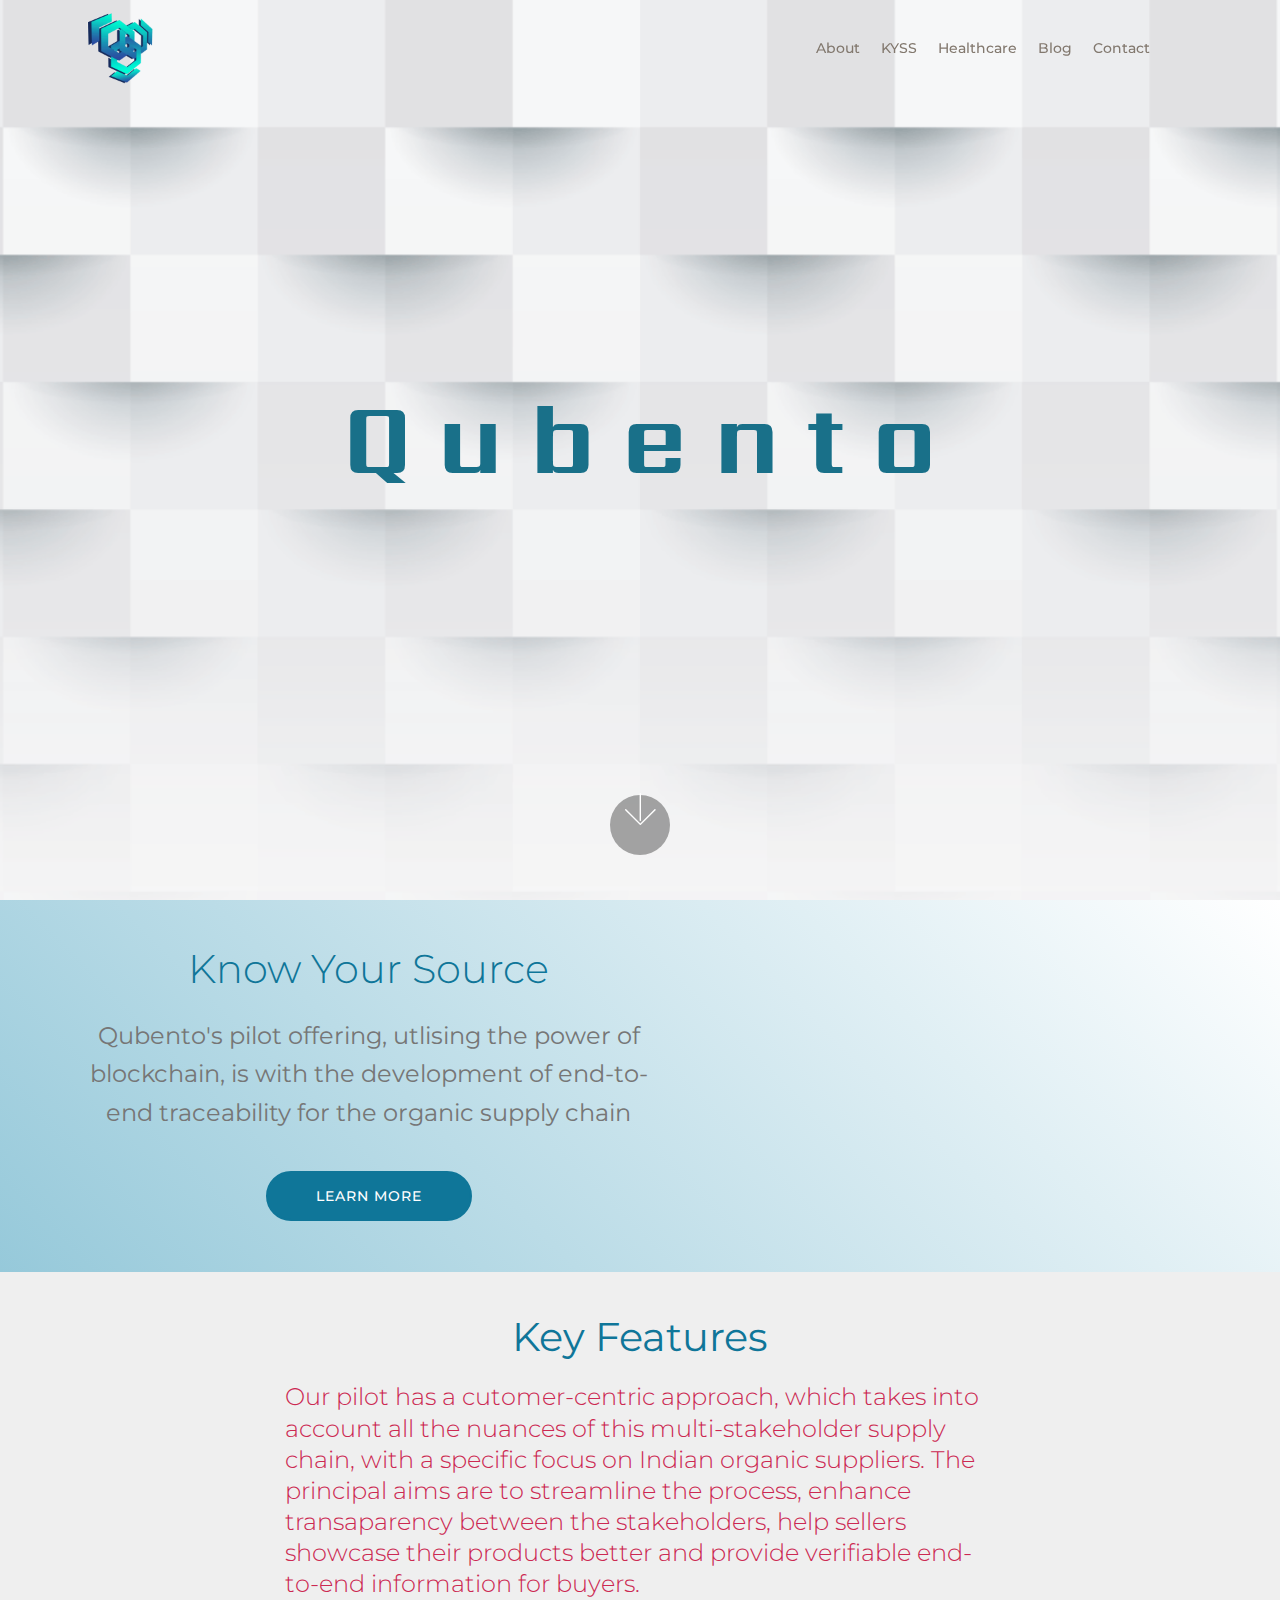
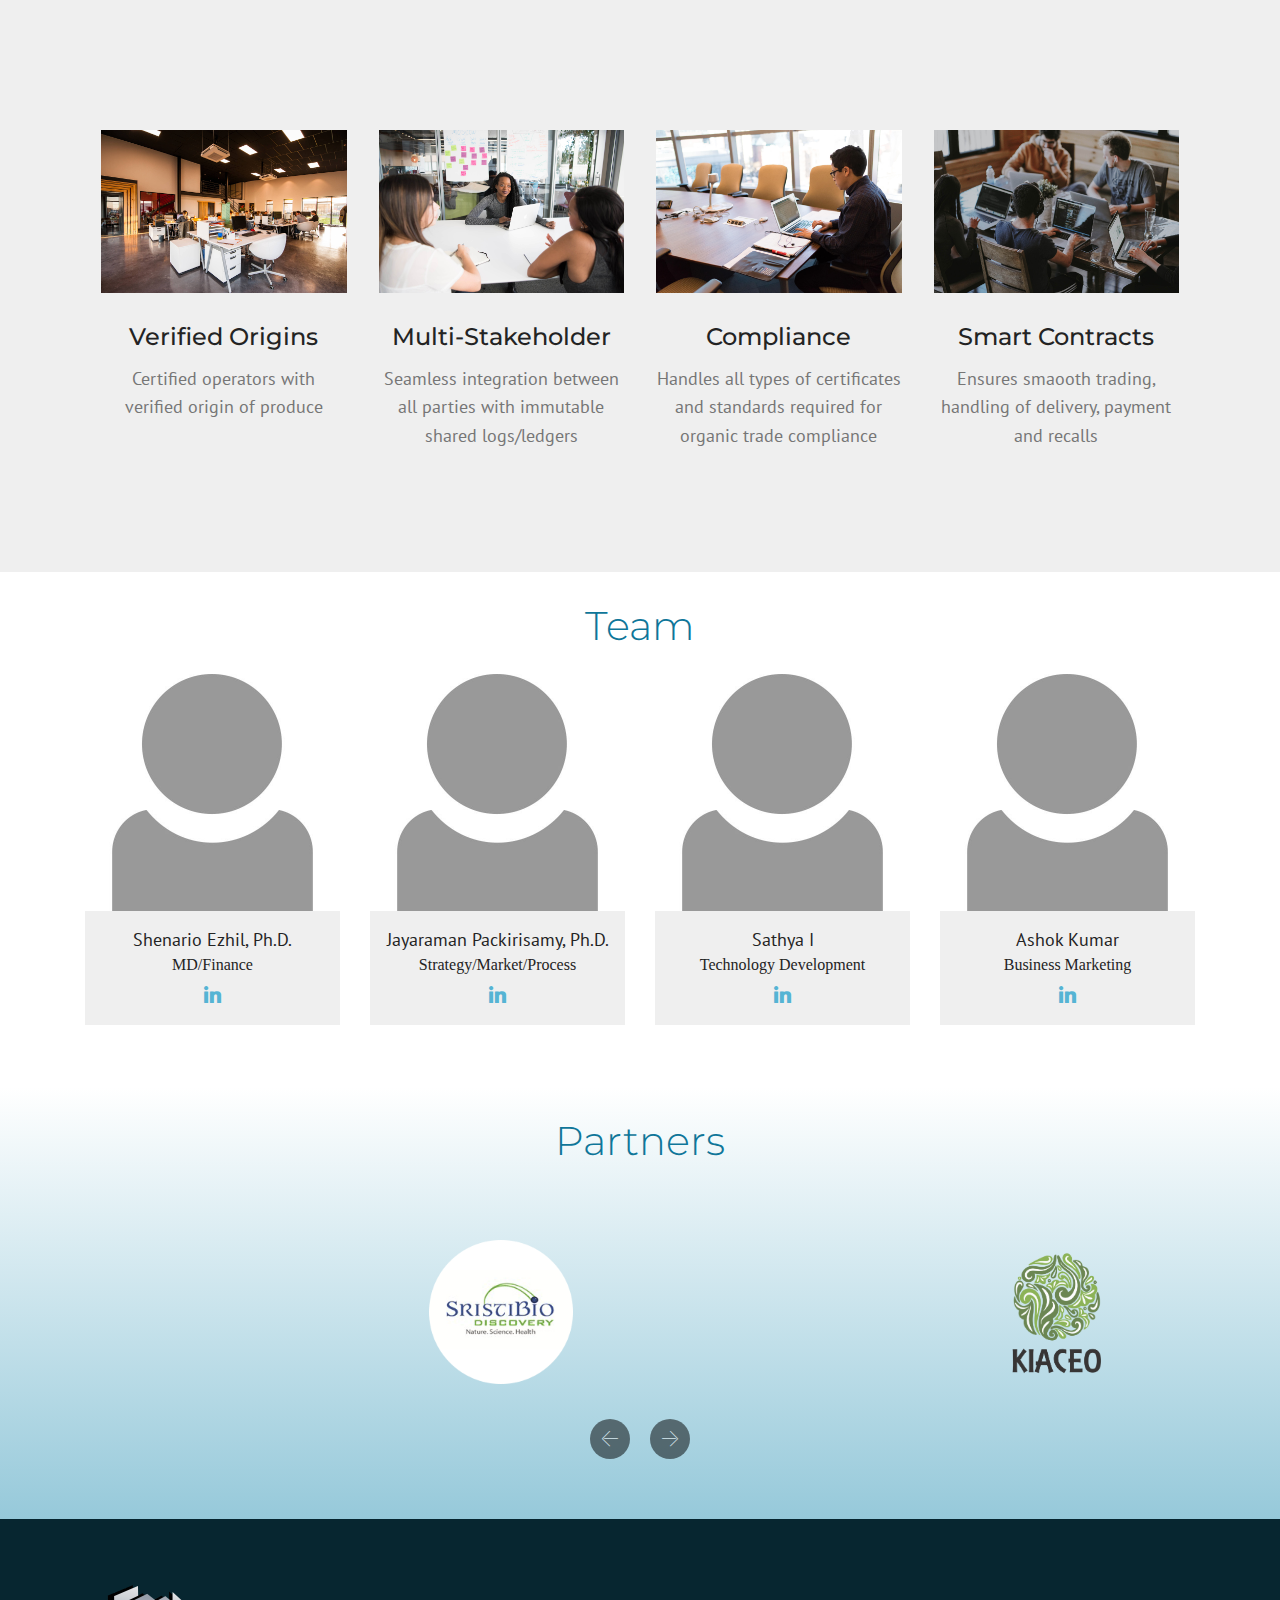
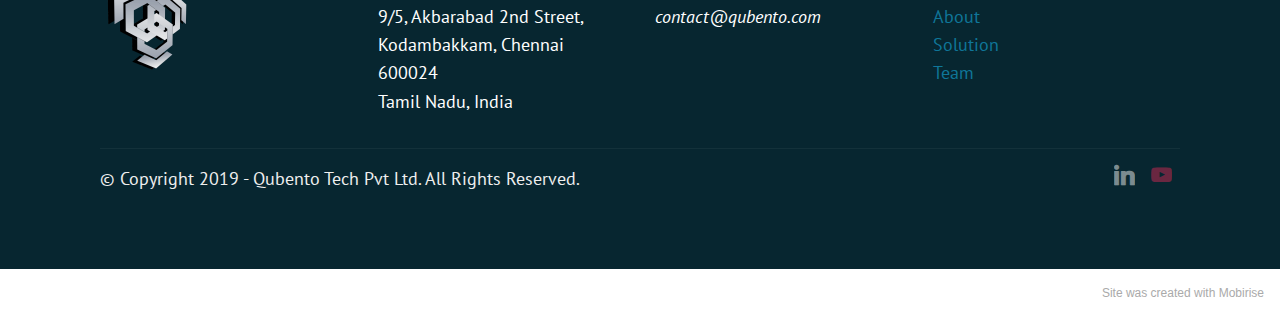
==== page1.html @ 262c10ae "create github pages" ====
<!DOCTYPE html>
<html  >
<head>
  <!-- Site made with Mobirise Website Builder v5.2.0, https://mobirise.com -->
  <meta charset="UTF-8">
  <meta http-equiv="X-UA-Compatible" content="IE=edge">
  <meta name="generator" content="Mobirise v5.2.0, mobirise.com">
  <meta name="viewport" content="width=device-width, initial-scale=1, minimum-scale=1">
  <link rel="shortcut icon" href="assets/images/logo-transparent-tr-240x240.png" type="image/x-icon">
  <meta name="description" content="Qubento Tech - Homepage">
  
  
  <title>Qubento_backup</title>
  <link rel="stylesheet" href="assets/web/assets/mobirise-icons/mobirise-icons.css">
  <link rel="stylesheet" href="assets/bootstrap/css/bootstrap.min.css">
  <link rel="stylesheet" href="assets/bootstrap/css/bootstrap-grid.min.css">
  <link rel="stylesheet" href="assets/bootstrap/css/bootstrap-reboot.min.css">
  <link rel="stylesheet" href="assets/tether/tether.min.css">
  <link rel="stylesheet" href="assets/dropdown/css/style.css">
  <link rel="stylesheet" href="assets/socicon/css/styles.css">
  <link rel="stylesheet" href="assets/theme/css/style.css">
  <link rel="preload" as="style" href="assets/mobirise/css/mbr-additional.css"><link rel="stylesheet" href="assets/mobirise/css/mbr-additional.css" type="text/css">
  
  
  
  
</head>
<body>
  
  <section class="menu cid-ru8uK9vUYm" once="menu" id="menu1-19">

    

    <nav class="navbar navbar-expand beta-menu navbar-dropdown align-items-center navbar-fixed-top navbar-toggleable-sm bg-color transparent">
        <button class="navbar-toggler navbar-toggler-right" type="button" data-toggle="collapse" data-target="#navbarSupportedContent" aria-controls="navbarSupportedContent" aria-expanded="false" aria-label="Toggle navigation">
            <div class="hamburger">
                <span></span>
                <span></span>
                <span></span>
                <span></span>
            </div>
        </button>
        <div class="menu-logo">
            <div class="navbar-brand">
                <span class="navbar-logo">
                    <a href="index.html">
                         <img src="assets/images/logo-transparent-tr-240x240.png" alt="" title="logo_Qubento" style="height: 5rem;">
                    </a>
                </span>
                
            </div>
        </div>
        <div class="collapse navbar-collapse" id="navbarSupportedContent">
            <ul class="navbar-nav nav-dropdown nav-right" data-app-modern-menu="true"><li class="nav-item">
                    <a class="nav-link link text-info display-4" href="https://mobirise.com">
                        </a>
                </li>
                <li class="nav-item">
                    <a class="nav-link link text-info display-4" href="https://mobirise.com">
                        </a>
                </li><li class="nav-item"><a class="nav-link link text-info text-primary display-4" href="index.html#content4-18">&nbsp; &nbsp; &nbsp; &nbsp; &nbsp; &nbsp; &nbsp; &nbsp; &nbsp; &nbsp; &nbsp; &nbsp; &nbsp; &nbsp; &nbsp; &nbsp; &nbsp; <strong>&nbsp;</strong>About</a></li><li class="nav-item"><a class="nav-link link text-info text-primary display-4" href="index.html#header7-k">KYSS</a></li><li class="nav-item"><a class="nav-link link text-info text-primary display-4" href="index.html#header7-12">Healthcare</a></li><li class="nav-item"><a class="nav-link link text-info text-primary display-4" href="https://medium.com/@qubento" target="_blank">Blog</a></li><li class="nav-item"><a class="nav-link link text-info text-primary display-4" href="index.html#footer1-7">Contact &nbsp; &nbsp; &nbsp; &nbsp; &nbsp;</a></li></ul>
            
        </div>
    </nav>
</section>

<section class="cid-ru8uK9ZOLr mbr-fullscreen mbr-parallax-background" id="header2-1a">

    

    

    <div class="container align-center">
        <div class="row justify-content-md-center">
            <div class="mbr-white col-md-10">
                <h1 class="mbr-section-title mbr-bold pb-3 mbr-fonts-style display-1">Q u b e n t o<br></h1>
                
                
                
            </div>
        </div>
    </div>
    <div class="mbr-arrow hidden-sm-down" aria-hidden="true">
        <a href="#next">
            <i class="mbri-down mbr-iconfont"></i>
        </a>
    </div>
</section>

<section class="header7 cid-ru8uKakemM" id="header7-1b">

    

    

    <div class="container">
        <div class="media-container-row">

            <div class="media-content align-right">
                <h1 class="mbr-section-title mbr-white pb-3 mbr-fonts-style display-2">
                    Know Your Source</h1>
                <div class="mbr-section-text mbr-white pb-3">
                    <p class="mbr-text mbr-fonts-style display-5">
                        Qubento's pilot offering, utlising the power of blockchain, is with the development of end-to-end traceability for the organic supply chain</p>
                </div>
                <div class="mbr-section-btn"><a class="btn btn-md btn-primary display-4" href="index.html#content5-x">LEARN MORE</a></div>
            </div>

            <div class="mbr-figure" style="width: 90%;"><iframe class="mbr-embedded-video" src="https://www.youtube.com/embed/GSZVYf4q3t4?rel=0&amp;amp;showinfo=0&amp;autoplay=0&amp;loop=0" width="1280" height="720" frameborder="0" allowfullscreen></iframe></div>

        </div>
    </div>
</section>

<section class="mbr-section content5 cid-ru8uKaFB8q" id="content5-1c">

    

    

    <div class="container">
        <div class="media-container-row">
            <div class="title col-12 col-md-8">
                <h2 class="align-center mbr-bold mbr-white pb-3 mbr-fonts-style display-2"><span style="font-weight: normal;">Key Features</span></h2>
                <h3 class="mbr-section-subtitle align-center mbr-light mbr-white pb-3 mbr-fonts-style display-5">Our pilot has a cutomer-centric approach, which takes into account all the nuances of this multi-stakeholder supply chain, with a specific focus on Indian organic suppliers. The principal aims are to streamline the process, enhance transaparency between the stakeholders, help sellers showcase their products better and provide verifiable end-to-end information for buyers.&nbsp;</h3>
                
                
            </div>
        </div>
    </div>
</section>

<section class="features2 cid-ru8uKaXoWT" id="features2-1d">

    

    
    
    <div class="container">
        <div class="media-container-row">
            <div class="card p-3 col-12 col-md-6 col-lg-3">
                <div class="card-wrapper">
                    <div class="card-img">
                        <img src="assets/images/background1.jpg" alt="Mobirise">
                    </div>
                    <div class="card-box">
                        <h4 class="card-title pb-3 mbr-fonts-style display-5">
                            Verified Origins</h4>
                        <p class="mbr-text mbr-fonts-style display-7">Certified operators with verified origin of produce</p>
                    </div>
                </div>
            </div>

            <div class="card p-3 col-12 col-md-6 col-lg-3">
                <div class="card-wrapper">
                    <div class="card-img">
                        <img src="assets/images/background2.jpg" alt="Mobirise">
                    </div>
                    <div class="card-box ">
                        <h4 class="card-title pb-3 mbr-fonts-style display-5">
                            Multi-Stakeholder</h4>
                        <p class="mbr-text mbr-fonts-style display-7">Seamless integration between all parties with immutable shared logs/ledgers</p>
                    </div>
                </div>
            </div>

            <div class="card p-3 col-12 col-md-6 col-lg-3">
                <div class="card-wrapper">
                    <div class="card-img">
                        <img src="assets/images/background3.jpg" alt="Mobirise">
                    </div>
                    <div class="card-box">
                        <h4 class="card-title pb-3 mbr-fonts-style display-5">
                            Compliance</h4>
                        <p class="mbr-text mbr-fonts-style display-7">Handles all types of certificates and standards required for organic trade compliance</p>
                    </div>
                </div>
            </div>

            <div class="card p-3 col-12 col-md-6 col-lg-3">
                <div class="card-wrapper">
                    <div class="card-img">
                        <img src="assets/images/background4.jpg" alt="Mobirise">
                    </div>
                    <div class="card-box">
                        <h4 class="card-title pb-3 mbr-fonts-style display-5">
                            Smart Contracts</h4>
                        <p class="mbr-text mbr-fonts-style display-7">Ensures smaooth trading, handling of delivery, payment and recalls</p>
                    </div>
                </div>
            </div>
        </div>
    </div>
</section>

<section class="team1 cid-ru8uKbumUW" id="team1-1e">
    
    
    
    <div class="container align-center">
        <h2 class="pb-3 mbr-fonts-style mbr-section-title display-2">Team</h2>
        
        <div class="row media-row">
            
        <div class="team-item col-lg-3 col-md-6">
                <div class="item-image">
                    <img src="assets/images/mbr-510x474.jpg" alt="" title="">
                </div>
                <div class="item-caption py-3">
                    <div class="item-name px-2">
                        <p class="mbr-fonts-style display-7">Shenario Ezhil, Ph.D.</p>
                    </div>
                    <div class="item-role px-2">
                        <p>MD/Finance</p>
                    </div>
                    <div class="item-social pt-2">
                        <a href="https://www.linkedin.com/in/shenario-ezhil-valavan-889bb87/" target="_blank">
                            <span class="p-1 mbr-iconfont mbr-iconfont-social socicon-linkedin socicon" style="color: rgb(85, 180, 212); fill: rgb(85, 180, 212);"></span>
                        </a>
                        <a href="https://www.facebook.com/pages/Mobirise/1616226671953247" target="_blank">
                            
                        </a>
                        <a href="https://plus.google.com/u/0/+Mobirise" target="_blank">
                            
                        </a>
                        <a href="https://www.linkedin.com/in/mobirise" target="_blank">
                            
                        </a>
                        <a href="https://www.instagram.com/mobirise/" target="_blank">
                            
                        </a>
                        <a href="https://www.youtube.com/channel/UCt_tncVAetpK5JeM8L-8jyw" target="_blank">    
                            
                        </a>
                    </div>
                </div>
            </div><div class="team-item col-lg-3 col-md-6">
                <div class="item-image">
                    <img src="assets/images/mbr-510x474.jpg" alt="" title="">
                </div>
                <div class="item-caption py-3">
                    <div class="item-name px-2">
                        <p class="mbr-fonts-style display-7">
                           Jayaraman Packirisamy, Ph.D.</p>
                    </div>
                    <div class="item-role px-2">
                        <p>Strategy/Market/Process</p>
                    </div>
                    <div class="item-social pt-2">
                        <a href="https://www.linkedin.com/in/jayaraman-packirisamy-9722266/" target="_blank">
                            <span class="p-1 mbr-iconfont mbr-iconfont-social socicon-linkedin socicon" style="color: rgb(85, 180, 212); fill: rgb(85, 180, 212);"></span>
                        </a>
                        <a href="https://www.facebook.com/pages/Mobirise/1616226671953247" target="_blank">
                            
                        </a>
                        <a href="https://plus.google.com/u/0/+Mobirise" target="_blank">
                            
                        </a>
                        <a href="https://www.linkedin.com/in/mobirise" target="_blank">
                            
                        </a>
                        <a href="https://www.instagram.com/mobirise/" target="_blank">
                            
                        </a>
                        <a href="https://www.youtube.com/channel/UCt_tncVAetpK5JeM8L-8jyw" target="_blank">    
                            
                        </a>
                    </div>
                </div>
            </div><div class="team-item col-lg-3 col-md-6">
                <div class="item-image">
                    <img src="assets/images/mbr-510x474.jpg" alt="" title="">
                </div>
                <div class="item-caption py-3">
                    <div class="item-name px-2">
                        <p class="mbr-fonts-style display-7">
                           Sathya I</p>
                    </div>
                    <div class="item-role px-2">
                        <p>Technology Development</p>
                    </div>
                    <div class="item-social pt-2">
                        <a href="https://www.linkedin.com/in/sathyai/" target="_blank">
                            <span class="p-1 mbr-iconfont mbr-iconfont-social socicon-linkedin socicon" style="color: rgb(85, 180, 212); fill: rgb(85, 180, 212);"></span>
                        </a>
                        <a href="https://www.facebook.com/pages/Mobirise/1616226671953247" target="_blank">
                            
                        </a>
                        <a href="https://plus.google.com/u/0/+Mobirise" target="_blank">
                            
                        </a>
                        <a href="https://www.linkedin.com/in/mobirise" target="_blank">
                            
                        </a>
                        <a href="https://www.instagram.com/mobirise/" target="_blank">
                            
                        </a>
                        <a href="https://www.youtube.com/channel/UCt_tncVAetpK5JeM8L-8jyw" target="_blank">    
                            
                        </a>
                    </div>
                </div>
            </div><div class="team-item col-lg-3 col-md-6">
                <div class="item-image">
                    <img src="assets/images/mbr-510x474.jpg" alt="" title="">
                </div>
                <div class="item-caption py-3">
                    <div class="item-name px-2">
                        <p class="mbr-fonts-style display-7">
                           Ashok Kumar</p>
                    </div>
                    <div class="item-role px-2">
                        <p>Business Marketing</p>
                    </div>
                    <div class="item-social pt-2">
                        <a href="https://www.linkedin.com/in/ashok-kumar-palanivel-6b6844153/" target="_blank">
                            <span class="p-1 mbr-iconfont mbr-iconfont-social socicon-linkedin socicon" style="color: rgb(85, 180, 212); fill: rgb(85, 180, 212);"></span>
                        </a>
                        <a href="https://www.facebook.com/pages/Mobirise/1616226671953247" target="_blank">
                            
                        </a>
                        <a href="https://plus.google.com/u/0/+Mobirise" target="_blank">
                            
                        </a>
                        <a href="https://www.linkedin.com/in/mobirise" target="_blank">
                            
                        </a>
                        <a href="https://www.instagram.com/mobirise/" target="_blank">
                            
                        </a>
                        <a href="https://www.youtube.com/channel/UCt_tncVAetpK5JeM8L-8jyw" target="_blank">    
                            
                        </a>
                    </div>
                </div>
            </div></div>    
    </div>
</section>

<section class="clients cid-ru8uKcIgBw" data-interval="false" id="clients-1f">
      

    
        <div class="container mb-5">
            <div class="media-container-row">
                <div class="col-12 align-center">
                    <h2 class="mbr-section-title pb-3 mbr-fonts-style display-2">Partners</h2>
                    
                </div>
            </div>
        </div>

    <div class="container">
        <div class="carousel slide" role="listbox" data-pause="true" data-keyboard="false" data-ride="carousel" data-interval="5000">
            <div class="carousel-inner" data-visible="4">
                
                
                
                
                
            <div class="carousel-item ">
                    <div class="media-container-row">
                        <div class="col-md-12">
                            <div class="wrap-img ">
                                <img src="assets/images/1.png" class="img-responsive clients-img" alt="" title="KIADEF">
                            </div>
                        </div>
                    </div>
                </div><div class="carousel-item ">
                    <div class="media-container-row">
                        <div class="col-md-12">
                            <div class="wrap-img ">
                                <img src="assets/images/sristi-logo-1-200x200.png" class="img-responsive clients-img" alt="" title="Sristi">
                            </div>
                        </div>
                    </div>
                </div><div class="carousel-item ">
                    <div class="media-container-row">
                        <div class="col-md-12">
                            <div class="wrap-img ">
                                <img src="assets/images/4.png" class="img-responsive clients-img" alt="" title="ISCOP">
                            </div>
                        </div>
                    </div>
                </div><div class="carousel-item ">
                    <div class="media-container-row">
                        <div class="col-md-12">
                            <div class="wrap-img ">
                                <img src="assets/images/kiaceo-4-2400x1500.png" class="img-responsive clients-img" alt="" title="KIACEO">
                            </div>
                        </div>
                    </div>
                </div><div class="carousel-item ">
                    <div class="media-container-row">
                        <div class="col-md-12">
                            <div class="wrap-img ">
                                <a href="https://www.farmlinx.in"><img src="assets/images/logo-transparent-onlyname-1-240x303.png" class="img-responsive clients-img" alt="" title="Farmlinx"></a>
                            </div>
                        </div>
                    </div>
                </div></div>
            <div class="carousel-controls">
                <a data-app-prevent-settings="" class="carousel-control carousel-control-prev" role="button" data-slide="prev">
                    <span aria-hidden="true" class="mbri-left mbr-iconfont"></span>
                    <span class="sr-only">Previous</span>
                </a>
                <a data-app-prevent-settings="" class="carousel-control carousel-control-next" role="button" data-slide="next">
                    <span aria-hidden="true" class="mbri-right mbr-iconfont"></span>
                    <span class="sr-only">Next</span>
                </a>
            </div>
        </div>
    </div>
</section>

<section class="cid-ru8uKdAQnB" id="footer1-1g">

    

    

    <div class="container">
        <div class="media-container-row content text-white">
            <div class="col-12 col-md-3">
                <div class="media-wrap">
                    <a href="index.html">
                        <img src="assets/images/final-iotique-logo-y2-192x192.png" alt="" title="logo_greyscale">
                    </a>
                </div>
            </div>
            <div class="col-12 col-md-3 mbr-fonts-style display-7">
                <h5 class="pb-3"></h5>
                <p class="mbr-text">9/5, Akbarabad 2nd Street,<br>Kodambakkam, Chennai 600024<br>Tamil Nadu, India</p>
            </div>
            <div class="col-12 col-md-3 mbr-fonts-style display-7">
                <h5 class="pb-3"></h5>
                <p class="mbr-text"><em>contact@qubento.com</em>
                    <br><br></p>
            </div>
            <div class="col-12 col-md-3 mbr-fonts-style display-7">
                <h5 class="pb-3"></h5>
                <p class="mbr-text"><a href="index.html#header7-k">About</a><br><a href="index.html#content5-x">Solution</a><br><a href="index.html#team1-g">Team</a></p>
            </div>
        </div>
        <div class="footer-lower">
            <div class="media-container-row">
                <div class="col-sm-12">
                    <hr>
                </div>
            </div>
            <div class="media-container-row mbr-white">
                <div class="col-sm-6 copyright">
                    <p class="mbr-text mbr-fonts-style display-7">
                        © Copyright 2019 - Qubento Tech Pvt Ltd. All Rights Reserved.</p>
                </div>
                <div class="col-md-6">
                    <div class="social-list align-right">
                        <div class="soc-item">
                            <a href="https://www.linkedin.com/company/14444969/" target="_blank">
                                <span class="mbr-iconfont mbr-iconfont-social socicon-linkedin socicon" style="color: rgb(239, 239, 239); fill: rgb(239, 239, 239);"></span>
                            </a>
                        </div>
                        <div class="soc-item">
                            <a href="https://www.youtube.com/channel/UCbDyosiE0uEs23U_duSr0Qg/videos?view_as=subscriber" target="_blank">
                                <span class="mbr-iconfont mbr-iconfont-social socicon-youtube socicon" style="color: rgb(204, 41, 82); fill: rgb(204, 41, 82);"></span>
                            </a>
                        </div>
                        
                        
                        
                        
                    </div>
                </div>
            </div>
        </div>
    </div>
</section><section style="background-color: #fff; font-family: -apple-system, BlinkMacSystemFont, 'Segoe UI', 'Roboto', 'Helvetica Neue', Arial, sans-serif; color:#aaa; font-size:12px; padding: 0; align-items: center; display: flex;"><a href="https://mobirise.site/k" style="flex: 1 1; height: 3rem; padding-left: 1rem;"></a><p style="flex: 0 0 auto; margin:0; padding-right:1rem;">Site was <a href="https://mobirise.site/g" style="color:#aaa;">created</a> with Mobirise</p></section><script src="assets/web/assets/jquery/jquery.min.js"></script>  <script src="assets/popper/popper.min.js"></script>  <script src="assets/bootstrap/js/bootstrap.min.js"></script>  <script src="assets/tether/tether.min.js"></script>  <script src="assets/smoothscroll/smooth-scroll.js"></script>  <script src="assets/dropdown/js/nav-dropdown.js"></script>  <script src="assets/dropdown/js/navbar-dropdown.js"></script>  <script src="assets/touchswipe/jquery.touch-swipe.min.js"></script>  <script src="assets/parallax/jarallax.min.js"></script>  <script src="assets/bootstrapcarouselswipe/bootstrap-carousel-swipe.js"></script>  <script src="assets/mbr-clients-slider/mbr-clients-slider.js"></script>  <script src="assets/theme/js/script.js"></script>  
  
  
 <div id="scrollToTop" class="scrollToTop mbr-arrow-up"><a style="text-align: center;"><i class="mbr-arrow-up-icon mbr-arrow-up-icon-cm cm-icon cm-icon-smallarrow-up"></i></a></div>
  </body>
</html>
---- assets/web/assets/mobirise-icons/mobirise-icons.css ----
@font-face {
  font-family: 'MobiriseIcons';
  src:  url('mobirise-icons.eot?spat4u');
  src:  url('mobirise-icons.eot?spat4u#iefix') format('embedded-opentype'),
    url('mobirise-icons.ttf?spat4u') format('truetype'),
    url('mobirise-icons.woff?spat4u') format('woff'),
    url('mobirise-icons.svg?spat4u#MobiriseIcons') format('svg');
  font-weight: normal;
  font-style: normal;
  font-display: swap;
}

[class^="mbri-"], [class*=" mbri-"] {
  /* use !important to prevent issues with browser extensions that change fonts */
  font-family: MobiriseIcons !important;
  speak: none;
  font-style: normal;
  font-weight: normal;
  font-variant: normal;
  text-transform: none;
  line-height: 1;

  /* Better Font Rendering =========== */
  -webkit-font-smoothing: antialiased;
  -moz-osx-font-smoothing: grayscale;
}

.mbri-add-submenu:before {
  content: "\e900";
}
.mbri-alert:before {
  content: "\e901";
}
.mbri-align-center:before {
  content: "\e902";
}
.mbri-align-justify:before {
  content: "\e903";
}
.mbri-align-left:before {
  content: "\e904";
}
.mbri-align-right:before {
  content: "\e905";
}
.mbri-android:before {
  content: "\e906";
}
.mbri-apple:before {
  content: "\e907";
}
.mbri-arrow-down:before {
  content: "\e908";
}
.mbri-arrow-next:before {
  content: "\e909";
}
.mbri-arrow-prev:before {
  content: "\e90a";
}
.mbri-arrow-up:before {
  content: "\e90b";
}
.mbri-bold:before {
  content: "\e90c";
}
.mbri-bookmark:before {
  content: "\e90d";
}
.mbri-bootstrap:before {
  content: "\e90e";
}
.mbri-briefcase:before {
  content: "\e90f";
}
.mbri-browse:before {
  content: "\e910";
}
.mbri-bulleted-list:before {
  content: "\e911";
}
.mbri-calendar:before {
  content: "\e912";
}
.mbri-camera:before {
  content: "\e913";
}
.mbri-cart-add:before {
  content: "\e914";
}
.mbri-cart-full:before {
  content: "\e915";
}
.mbri-cash:before {
  content: "\e916";
}
.mbri-change-style:before {
  content: "\e917";
}
.mbri-chat:before {
  content: "\e918";
}
.mbri-clock:before {
  content: "\e919";
}
.mbri-close:before {
  content: "\e91a";
}
.mbri-cloud:before {
  content: "\e91b";
}
.mbri-code:before {
  content: "\e91c";
}
.mbri-contact-form:before {
  content: "\e91d";
}
.mbri-credit-card:before {
  content: "\e91e";
}
.mbri-cursor-click:before {
  content: "\e91f";
}
.mbri-cust-feedback:before {
  content: "\e920";
}
.mbri-database:before {
  content: "\e921";
}
.mbri-delivery:before {
  content: "\e922";
}
.mbri-desktop:before {
  content: "\e923";
}
.mbri-devices:before {
  content: "\e924";
}
.mbri-down:before {
  content: "\e925";
}
.mbri-download:before {
  content: "\e989";
}
.mbri-drag-n-drop:before {
  content: "\e927";
}
.mbri-drag-n-drop2:before {
  content: "\e928";
}
.mbri-edit:before {
  content: "\e929";
}
.mbri-edit2:before {
  content: "\e92a";
}
.mbri-error:before {
  content: "\e92b";
}
.mbri-extension:before {
  content: "\e92c";
}
.mbri-features:before {
  content: "\e92d";
}
.mbri-file:before {
  content: "\e92e";
}
.mbri-flag:before {
  content: "\e92f";
}
.mbri-folder:before {
  content: "\e930";
}
.mbri-gift:before {
  content: "\e931";
}
.mbri-github:before {
  content: "\e932";
}
.mbri-globe:before {
  content: "\e933";
}
.mbri-globe-2:before {
  content: "\e934";
}
.mbri-growing-chart:before {
  content: "\e935";
}
.mbri-hearth:before {
  content: "\e936";
}
.mbri-help:before {
  content: "\e937";
}
.mbri-home:before {
  content: "\e938";
}
.mbri-hot-cup:before {
  content: "\e939";
}
.mbri-idea:before {
  content: "\e93a";
}
.mbri-image-gallery:before {
  content: "\e93b";
}
.mbri-image-slider:before {
  content: "\e93c";
}
.mbri-info:before {
  content: "\e93d";
}
.mbri-italic:before {
  content: "\e93e";
}
.mbri-key:before {
  content: "\e93f";
}
.mbri-laptop:before {
  content: "\e940";
}
.mbri-layers:before {
  content: "\e941";
}
.mbri-left-right:before {
  content: "\e942";
}
.mbri-left:before {
  content: "\e943";
}
.mbri-letter:before {
  content: "\e944";
}
.mbri-like:before {
  content: "\e945";
}
.mbri-link:before {
  content: "\e946";
}
.mbri-lock:before {
  content: "\e947";
}
.mbri-login:before {
  content: "\e948";
}
.mbri-logout:before {
  content: "\e949";
}
.mbri-magic-stick:before {
  content: "\e94a";
}
.mbri-map-pin:before {
  content: "\e94b";
}
.mbri-menu:before {
  content: "\e94c";
}
.mbri-mobile:before {
  content: "\e94d";
}
.mbri-mobile2:before {
  content: "\e94e";
}
.mbri-mobirise:before {
  content: "\e94f";
}
.mbri-more-horizontal:before {
  content: "\e950";
}
.mbri-more-vertical:before {
  content: "\e951";
}
.mbri-music:before {
  content: "\e952";
}
.mbri-new-file:before {
  content: "\e953";
}
.mbri-numbered-list:before {
  content: "\e954";
}
.mbri-opened-folder:before {
  content: "\e955";
}
.mbri-pages:before {
  content: "\e956";
}
.mbri-paper-plane:before {
  content: "\e957";
}
.mbri-paperclip:before {
  content: "\e958";
}
.mbri-photo:before {
  content: "\e959";
}
.mbri-photos:before {
  content: "\e95a";
}
.mbri-pin:before {
  content: "\e95b";
}
.mbri-play:before {
  content: "\e95c";
}
.mbri-plus:before {
  content: "\e95d";
}
.mbri-preview:before {
  content: "\e95e";
}
.mbri-print:before {
  content: "\e95f";
}
.mbri-protect:before {
  content: "\e960";
}
.mbri-question:before {
  content: "\e961";
}
.mbri-quote-left:before {
  content: "\e962";
}
.mbri-quote-right:before {
  content: "\e963";
}
.mbri-refresh:before {
  content: "\e964";
}
.mbri-responsive:before {
  content: "\e965";
}
.mbri-right:before {
  content: "\e966";
}
.mbri-rocket:before {
  content: "\e967";
}
.mbri-sad-face:before {
  content: "\e968";
}
.mbri-sale:before {
  content: "\e969";
}
.mbri-save:before {
  content: "\e96a";
}
.mbri-search:before {
  content: "\e96b";
}
.mbri-setting:before {
  content: "\e96c";
}
.mbri-setting2:before {
  content: "\e96d";
}
.mbri-setting3:before {
  content: "\e96e";
}
.mbri-share:before {
  content: "\e96f";
}
.mbri-shopping-bag:before {
  content: "\e970";
}
.mbri-shopping-basket:before {
  content: "\e971";
}
.mbri-shopping-cart:before {
  content: "\e972";
}
.mbri-sites:before {
  content: "\e973";
}
.mbri-smile-face:before {
  content: "\e974";
}
.mbri-speed:before {
  content: "\e975";
}
.mbri-star:before {
  content: "\e976";
}
.mbri-success:before {
  content: "\e977";
}
.mbri-sun:before {
  content: "\e978";
}
.mbri-sun2:before {
  content: "\e979";
}
.mbri-tablet:before {
  content: "\e97a";
}
.mbri-tablet-vertical:before {
  content: "\e97b";
}
.mbri-target:before {
  content: "\e97c";
}
.mbri-timer:before {
  content: "\e97d";
}
.mbri-to-ftp:before {
  content: "\e97e";
}
.mbri-to-local-drive:before {
  content: "\e97f";
}
.mbri-touch-swipe:before {
  content: "\e980";
}
.mbri-touch:before {
  content: "\e981";
}
.mbri-trash:before {
  content: "\e982";
}
.mbri-underline:before {
  content: "\e983";
}
.mbri-unlink:before {
  content: "\e984";
}
.mbri-unlock:before {
  content: "\e985";
}
.mbri-up-down:before {
  content: "\e986";
}
.mbri-up:before {
  content: "\e987";
}
.mbri-update:before {
  content: "\e988";
}
.mbri-upload:before {
 content: "\e926"; 
}
.mbri-user:before {
  content: "\e98a";
}
.mbri-user2:before {
  content: "\e98b";
}
.mbri-users:before {
  content: "\e98c";
}
.mbri-video:before {
  content: "\e98d";
}
.mbri-video-play:before {
  content: "\e98e";
}
.mbri-watch:before {
  content: "\e98f";
}
.mbri-website-theme:before {
  content: "\e990";
}
.mbri-wifi:before {
  content: "\e991";
}
.mbri-windows:before {
  content: "\e992";
}
.mbri-zoom-out:before {
  content: "\e993";
}
.mbri-redo:before {
  content: "\e994";
}
.mbri-undo:before {
  content: "\e995";
}
---- assets/dropdown/css/style.css ----
.navbar-dropdown {
  left: 0;
  padding: 0;
  position: absolute;
  right: 0;
  top: 0;
  transition: all 0.45s ease;
  z-index: 1030;
  background: #282828; }
  .navbar-dropdown .navbar-logo {
    margin-right: 0.8rem;
    transition: margin 0.3s ease-in-out;
    vertical-align: middle; }
    .navbar-dropdown .navbar-logo img {
      height: 3.125rem;
      transition: all 0.3s ease-in-out; }
    .navbar-dropdown .navbar-logo.mbr-iconfont {
      font-size: 3.125rem;
      line-height: 3.125rem; }
  .navbar-dropdown .navbar-caption {
    font-weight: 700;
    white-space: normal;
    vertical-align: -4px;
    line-height: 3.125rem !important; }
    .navbar-dropdown .navbar-caption, .navbar-dropdown .navbar-caption:hover {
      color: inherit;
      text-decoration: none; }
  .navbar-dropdown .mbr-iconfont + .navbar-caption {
    vertical-align: -1px; }
  .navbar-dropdown.navbar-fixed-top {
    position: fixed; }
  .navbar-dropdown .navbar-brand span {
    vertical-align: -4px; }
  .navbar-dropdown.bg-color.transparent {
    background: none; }
  .navbar-dropdown.navbar-short .navbar-brand {
    padding: 0.625rem 0; }
    .navbar-dropdown.navbar-short .navbar-brand span {
      vertical-align: -1px; }
  .navbar-dropdown.navbar-short .navbar-caption {
    line-height: 2.375rem !important;
    vertical-align: -2px; }
  .navbar-dropdown.navbar-short .navbar-logo {
    margin-right: 0.5rem; }
    .navbar-dropdown.navbar-short .navbar-logo img {
      height: 2.375rem; }
    .navbar-dropdown.navbar-short .navbar-logo.mbr-iconfont {
      font-size: 2.375rem;
      line-height: 2.375rem; }
  .navbar-dropdown.navbar-short .mbr-table-cell {
    height: 3.625rem; }
  .navbar-dropdown .navbar-close {
    left: 0.6875rem;
    position: fixed;
    top: 0.75rem;
    z-index: 1000; }
  .navbar-dropdown .hamburger-icon {
    content: "";
    display: inline-block;
    vertical-align: middle;
    width: 16px;
    -webkit-box-shadow: 0 -6px 0 1px #282828,0 0 0 1px #282828,0 6px 0 1px #282828;
    -moz-box-shadow: 0 -6px 0 1px #282828,0 0 0 1px #282828,0 6px 0 1px #282828;
    box-shadow: 0 -6px 0 1px #282828,0 0 0 1px #282828,0 6px 0 1px #282828; }

.dropdown-menu .dropdown-toggle[data-toggle="dropdown-submenu"]::after {
  border-bottom: 0.35em solid transparent;
  border-left: 0.35em solid;
  border-right: 0;
  border-top: 0.35em solid transparent;
  margin-left: 0.3rem; }

.dropdown-menu .dropdown-item:focus {
  outline: 0; }

.nav-dropdown {
  font-size: 0.75rem;
  font-weight: 500;
  height: auto !important; }
  .nav-dropdown .nav-btn {
    padding-left: 1rem; }
  .nav-dropdown .link {
    margin: .667em 1.667em;
    font-weight: 500;
    padding: 0;
    transition: color .2s ease-in-out; }
    .nav-dropdown .link.dropdown-toggle {
      margin-right: 2.583em; }
      .nav-dropdown .link.dropdown-toggle::after {
        margin-left: .25rem;
        border-top: 0.35em solid;
        border-right: 0.35em solid transparent;
        border-left: 0.35em solid transparent;
        border-bottom: 0; }
      .nav-dropdown .link.dropdown-toggle[aria-expanded="true"] {
        margin: 0;
        padding: 0.667em 3.263em  0.667em 1.667em; }
  .nav-dropdown .link::after,
  .nav-dropdown .dropdown-item::after {
    color: inherit; }
  .nav-dropdown .btn {
    font-size: 0.75rem;
    font-weight: 700;
    letter-spacing: 0;
    margin-bottom: 0;
    padding-left: 1.25rem;
    padding-right: 1.25rem; }
  .nav-dropdown .dropdown-menu {
    border-radius: 0;
    border: 0;
    left: 0;
    margin: 0;
    padding-bottom: 1.25rem;
    padding-top: 1.25rem;
    position: relative; }
  .nav-dropdown .dropdown-submenu {
    margin-left: 0.125rem;
    top: 0; }
  .nav-dropdown .dropdown-item {
    font-weight: 500;
    line-height: 2;
    padding: 0.3846em 4.615em 0.3846em 1.5385em;
    position: relative;
    transition: color .2s ease-in-out, background-color .2s ease-in-out; }
    .nav-dropdown .dropdown-item::after {
      margin-top: -0.3077em;
      position: absolute;
      right: 1.1538em;
      top: 50%; }
    .nav-dropdown .dropdown-item:focus, .nav-dropdown .dropdown-item:hover {
      background: none; }

@media (max-width: 767px) {
  .nav-dropdown.navbar-toggleable-sm {
    bottom: 0;
    display: none;
    left: 0;
    overflow-x: hidden;
    position: fixed;
    top: 0;
    transform: translateX(-100%);
    -ms-transform: translateX(-100%);
    -webkit-transform: translateX(-100%);
    width: 18.75rem;
    z-index: 999; } }
.nav-dropdown.navbar-toggleable-xl {
  bottom: 0;
  display: none;
  left: 0;
  overflow-x: hidden;
  position: fixed;
  top: 0;
  transform: translateX(-100%);
  -ms-transform: translateX(-100%);
  -webkit-transform: translateX(-100%);
  width: 18.75rem;
  z-index: 999; }

.nav-dropdown-sm {
  display: block !important;
  overflow-x: hidden;
  overflow: auto;
  padding-top: 3.875rem; }
  .nav-dropdown-sm::after {
    content: "";
    display: block;
    height: 3rem;
    width: 100%; }
  .nav-dropdown-sm.collapse.in ~ .navbar-close {
    display: block !important; }
  .nav-dropdown-sm.collapsing, .nav-dropdown-sm.collapse.in {
    transform: translateX(0);
    -ms-transform: translateX(0);
    -webkit-transform: translateX(0);
    transition: all 0.25s ease-out;
    -webkit-transition: all 0.25s ease-out;
    background: #282828; }
  .nav-dropdown-sm.collapsing[aria-expanded="false"] {
    transform: translateX(-100%);
    -ms-transform: translateX(-100%);
    -webkit-transform: translateX(-100%); }
  .nav-dropdown-sm .nav-item {
    display: block;
    margin-left: 0 !important;
    padding-left: 0; }
  .nav-dropdown-sm .link,
  .nav-dropdown-sm .dropdown-item {
    border-top: 1px dotted rgba(255, 255, 255, 0.1);
    font-size: 0.8125rem;
    line-height: 1.6;
    margin: 0 !important;
    padding: 0.875rem 2.4rem 0.875rem 1.5625rem !important;
    position: relative;
    white-space: normal; }
    .nav-dropdown-sm .link:focus, .nav-dropdown-sm .link:hover,
    .nav-dropdown-sm .dropdown-item:focus,
    .nav-dropdown-sm .dropdown-item:hover {
      background: rgba(0, 0, 0, 0.2) !important;
      color: #c0a375; }
  .nav-dropdown-sm .nav-btn {
    position: relative;
    padding: 1.5625rem 1.5625rem 0 1.5625rem; }
    .nav-dropdown-sm .nav-btn::before {
      border-top: 1px dotted rgba(255, 255, 255, 0.1);
      content: "";
      left: 0;
      position: absolute;
      top: 0;
      width: 100%; }
    .nav-dropdown-sm .nav-btn + .nav-btn {
      padding-top: 0.625rem; }
      .nav-dropdown-sm .nav-btn + .nav-btn::before {
        display: none; }
  .nav-dropdown-sm .btn {
    padding: 0.625rem 0; }
  .nav-dropdown-sm .dropdown-toggle[data-toggle="dropdown-submenu"]::after {
    margin-left: .25rem;
    border-top: 0.35em solid;
    border-right: 0.35em solid transparent;
    border-left: 0.35em solid transparent;
    border-bottom: 0; }
  .nav-dropdown-sm .dropdown-toggle[data-toggle="dropdown-submenu"][aria-expanded="true"]::after {
    border-top: 0;
    border-right: 0.35em solid transparent;
    border-left: 0.35em solid transparent;
    border-bottom: 0.35em solid; }
  .nav-dropdown-sm .dropdown-menu {
    margin: 0;
    padding: 0;
    position: relative;
    top: 0;
    left: 0;
    width: 100%;
    border: 0;
    float: none;
    border-radius: 0;
    background: none; }
  .nav-dropdown-sm .dropdown-submenu {
    left: 100%;
    margin-left: 0.125rem;
    margin-top: -1.25rem;
    top: 0; }

.navbar-toggleable-sm .nav-dropdown .dropdown-menu {
  position: absolute; }

.navbar-toggleable-sm .nav-dropdown .dropdown-submenu {
  left: 100%;
  margin-left: 0.125rem;
  margin-top: -1.25rem;
  top: 0; }

.navbar-toggleable-sm.opened .nav-dropdown .dropdown-menu {
  position: relative; }

.navbar-toggleable-sm.opened .nav-dropdown .dropdown-submenu {
  left: 0;
  margin-left: 00rem;
  margin-top: 0rem;
  top: 0; }

.is-builder .nav-dropdown.collapsing {
  transition: none !important; }

/*# sourceMappingURL=style.css.map */
---- assets/socicon/css/styles.css ----
@charset "UTF-8";

@font-face {
  font-family: 'Socicon';
  src:  url('../fonts/socicon.eot');
  src:  url('../fonts/socicon.eot?#iefix') format('embedded-opentype'),
    url('../fonts/socicon.woff2') format('woff2'),
    url('../fonts/socicon.ttf') format('truetype'),
    url('../fonts/socicon.woff') format('woff'),
    url('../fonts/socicon.svg#socicon') format('svg');
  font-weight: normal;
  font-style: normal;
}

[data-icon]:before {
  font-family: "socicon" !important;
  content: attr(data-icon);
  font-style: normal !important;
  font-weight: normal !important;
  font-variant: normal !important;
  text-transform: none !important;
  speak: none;
  line-height: 1;
  -webkit-font-smoothing: antialiased;
  -moz-osx-font-smoothing: grayscale;
}

[class^="socicon-"], [class*=" socicon-"] {
  /* use !important to prevent issues with browser extensions that change fonts */
  font-family: 'Socicon' !important;
  speak: none;
  font-style: normal;
  font-weight: normal;
  font-variant: normal;
  text-transform: none;
  line-height: 1;

  /* Better Font Rendering =========== */
  -webkit-font-smoothing: antialiased;
  -moz-osx-font-smoothing: grayscale;
}

.socicon-eitaa:before {
  content: "\e97c";
}
.socicon-soroush:before {
  content: "\e97d";
}
.socicon-bale:before {
  content: "\e97e";
}
.socicon-zazzle:before {
  content: "\e97b";
}
.socicon-society6:before {
  content: "\e97a";
}
.socicon-redbubble:before {
  content: "\e979";
}
.socicon-avvo:before {
  content: "\e978";
}
.socicon-stitcher:before {
  content: "\e977";
}
.socicon-googlehangouts:before {
  content: "\e974";
}
.socicon-dlive:before {
  content: "\e975";
}
.socicon-vsco:before {
  content: "\e976";
}
.socicon-flipboard:before {
  content: "\e973";
}
.socicon-ubuntu:before {
  content: "\e958";
}
.socicon-artstation:before {
  content: "\e959";
}
.socicon-invision:before {
  content: "\e95a";
}
.socicon-torial:before {
  content: "\e95b";
}
.socicon-collectorz:before {
  content: "\e95c";
}
.socicon-seenthis:before {
  content: "\e95d";
}
.socicon-googleplaymusic:before {
  content: "\e95e";
}
.socicon-debian:before {
  content: "\e95f";
}
.socicon-filmfreeway:before {
  content: "\e960";
}
.socicon-gnome:before {
  content: "\e961";
}
.socicon-itchio:before {
  content: "\e962";
}
.socicon-jamendo:before {
  content: "\e963";
}
.socicon-mix:before {
  content: "\e964";
}
.socicon-sharepoint:before {
  content: "\e965";
}
.socicon-tinder:before {
  content: "\e966";
}
.socicon-windguru:before {
  content: "\e967";
}
.socicon-cdbaby:before {
  content: "\e968";
}
.socicon-elementaryos:before {
  content: "\e969";
}
.socicon-stage32:before {
  content: "\e96a";
}
.socicon-tiktok:before {
  content: "\e96b";
}
.socicon-gitter:before {
  content: "\e96c";
}
.socicon-letterboxd:before {
  content: "\e96d";
}
.socicon-threema:before {
  content: "\e96e";
}
.socicon-splice:before {
  content: "\e96f";
}
.socicon-metapop:before {
  content: "\e970";
}
.socicon-naver:before {
  content: "\e971";
}
.socicon-remote:before {
  content: "\e972";
}
.socicon-internet:before {
  content: "\e957";
}
.socicon-moddb:before {
  content: "\e94b";
}
.socicon-indiedb:before {
  content: "\e94c";
}
.socicon-traxsource:before {
  content: "\e94d";
}
.socicon-gamefor:before {
  content: "\e94e";
}
.socicon-pixiv:before {
  content: "\e94f";
}
.socicon-myanimelist:before {
  content: "\e950";
}
.socicon-blackberry:before {
  content: "\e951";
}
.socicon-wickr:before {
  content: "\e952";
}
.socicon-spip:before {
  content: "\e953";
}
.socicon-napster:before {
  content: "\e954";
}
.socicon-beatport:before {
  content: "\e955";
}
.socicon-hackerone:before {
  content: "\e956";
}
.socicon-hackernews:before {
  content: "\e946";
}
.socicon-smashwords:before {
  content: "\e947";
}
.socicon-kobo:before {
  content: "\e948";
}
.socicon-bookbub:before {
  content: "\e949";
}
.socicon-mailru:before {
  content: "\e94a";
}
.socicon-gitlab:before {
  content: "\e945";
}
.socicon-instructables:before {
  content: "\e944";
}
.socicon-portfolio:before {
  content: "\e943";
}
.socicon-codered:before {
  content: "\e940";
}
.socicon-origin:before {
  content: "\e941";
}
.socicon-nextdoor:before {
  content: "\e942";
}
.socicon-udemy:before {
  content: "\e93f";
}
.socicon-livemaster:before {
  content: "\e93e";
}
.socicon-crunchbase:before {
  content: "\e93b";
}
.socicon-homefy:before {
  content: "\e93c";
}
.socicon-calendly:before {
  content: "\e93d";
}
.socicon-realtor:before {
  content: "\e90f";
}
.socicon-tidal:before {
  content: "\e910";
}
.socicon-qobuz:before {
  content: "\e911";
}
.socicon-natgeo:before {
  content: "\e912";
}
.socicon-mastodon:before {
  content: "\e913";
}
.socicon-unsplash:before {
  content: "\e914";
}
.socicon-homeadvisor:before {
  content: "\e915";
}
.socicon-angieslist:before {
  content: "\e916";
}
.socicon-codepen:before {
  content: "\e917";
}
.socicon-slack:before {
  content: "\e918";
}
.socicon-openaigym:before {
  content: "\e919";
}
.socicon-logmein:before {
  content: "\e91a";
}
.socicon-fiverr:before {
  content: "\e91b";
}
.socicon-gotomeeting:before {
  content: "\e91c";
}
.socicon-aliexpress:before {
  content: "\e91d";
}
.socicon-guru:before {
  content: "\e91e";
}
.socicon-appstore:before {
  content: "\e91f";
}
.socicon-homes:before {
  content: "\e920";
}
.socicon-zoom:before {
  content: "\e921";
}
.socicon-alibaba:before {
  content: "\e922";
}
.socicon-craigslist:before {
  content: "\e923";
}
.socicon-wix:before {
  content: "\e924";
}
.socicon-redfin:before {
  content: "\e925";
}
.socicon-googlecalendar:before {
  content: "\e926";
}
.socicon-shopify:before {
  content: "\e927";
}
.socicon-freelancer:before {
  content: "\e928";
}
.socicon-seedrs:before {
  content: "\e929";
}
.socicon-bing:before {
  content: "\e92a";
}
.socicon-doodle:before {
  content: "\e92b";
}
.socicon-bonanza:before {
  content: "\e92c";
}
.socicon-squarespace:before {
  content: "\e92d";
}
.socicon-toptal:before {
  content: "\e92e";
}
.socicon-gust:before {
  content: "\e92f";
}
.socicon-ask:before {
  content: "\e930";
}
.socicon-trulia:before {
  content: "\e931";
}
.socicon-loomly:before {
  content: "\e932";
}
.socicon-ghost:before {
  content: "\e933";
}
.socicon-upwork:before {
  content: "\e934";
}
.socicon-fundable:before {
  content: "\e935";
}
.socicon-booking:before {
  content: "\e936";
}
.socicon-googlemaps:before {
  content: "\e937";
}
.socicon-zillow:before {
  content: "\e938";
}
.socicon-niconico:before {
  content: "\e939";
}
.socicon-toneden:before {
  content: "\e93a";
}
.socicon-augment:before {
  content: "\e908";
}
.socicon-bitbucket:before {
  content: "\e909";
}
.socicon-fyuse:before {
  content: "\e90a";
}
.socicon-yt-gaming:before {
  content: "\e90b";
}
.socicon-sketchfab:before {
  content: "\e90c";
}
.socicon-mobcrush:before {
  content: "\e90d";
}
.socicon-microsoft:before {
  content: "\e90e";
}
.socicon-pandora:before {
  content: "\e907";
}
.socicon-messenger:before {
  content: "\e906";
}
.socicon-gamewisp:before {
  content: "\e905";
}
.socicon-bloglovin:before {
  content: "\e904";
}
.socicon-tunein:before {
  content: "\e903";
}
.socicon-gamejolt:before {
  content: "\e901";
}
.socicon-trello:before {
  content: "\e902";
}
.socicon-spreadshirt:before {
  content: "\e900";
}
.socicon-500px:before {
  content: "\e000";
}
.socicon-8tracks:before {
  content: "\e001";
}
.socicon-airbnb:before {
  content: "\e002";
}
.socicon-alliance:before {
  content: "\e003";
}
.socicon-amazon:before {
  content: "\e004";
}
.socicon-amplement:before {
  content: "\e005";
}
.socicon-android:before {
  content: "\e006";
}
.socicon-angellist:before {
  content: "\e007";
}
.socicon-apple:before {
  content: "\e008";
}
.socicon-appnet:before {
  content: "\e009";
}
.socicon-baidu:before {
  content: "\e00a";
}
.socicon-bandcamp:before {
  content: "\e00b";
}
.socicon-battlenet:before {
  content: "\e00c";
}
.socicon-mixer:before {
  content: "\e00d";
}
.socicon-bebee:before {
  content: "\e00e";
}
.socicon-bebo:before {
  content: "\e00f";
}
.socicon-behance:before {
  content: "\e010";
}
.socicon-blizzard:before {
  content: "\e011";
}
.socicon-blogger:before {
  content: "\e012";
}
.socicon-buffer:before {
  content: "\e013";
}
.socicon-chrome:before {
  content: "\e014";
}
.socicon-coderwall:before {
  content: "\e015";
}
.socicon-curse:before {
  content: "\e016";
}
.socicon-dailymotion:before {
  content: "\e017";
}
.socicon-deezer:before {
  content: "\e018";
}
.socicon-delicious:before {
  content: "\e019";
}
.socicon-deviantart:before {
  content: "\e01a";
}
.socicon-diablo:before {
  content: "\e01b";
}
.socicon-digg:before {
  content: "\e01c";
}
.socicon-discord:before {
  content: "\e01d";
}
.socicon-disqus:before {
  content: "\e01e";
}
.socicon-douban:before {
  content: "\e01f";
}
.socicon-draugiem:before {
  content: "\e020";
}
.socicon-dribbble:before {
  content: "\e021";
}
.socicon-drupal:before {
  content: "\e022";
}
.socicon-ebay:before {
  content: "\e023";
}
.socicon-ello:before {
  content: "\e024";
}
.socicon-endomodo:before {
  content: "\e025";
}
.socicon-envato:before {
  content: "\e026";
}
.socicon-etsy:before {
  content: "\e027";
}
.socicon-facebook:before {
  content: "\e028";
}
.socicon-feedburner:before {
  content: "\e029";
}
.socicon-filmweb:before {
  content: "\e02a";
}
.socicon-firefox:before {
  content: "\e02b";
}
.socicon-flattr:before {
  content: "\e02c";
}
.socicon-flickr:before {
  content: "\e02d";
}
.socicon-formulr:before {
  content: "\e02e";
}
.socicon-forrst:before {
  content: "\e02f";
}
.socicon-foursquare:before {
  content: "\e030";
}
.socicon-friendfeed:before {
  content: "\e031";
}
.socicon-github:before {
  content: "\e032";
}
.socicon-goodreads:before {
  content: "\e033";
}
.socicon-google:before {
  content: "\e034";
}
.socicon-googlescholar:before {
  content: "\e035";
}
.socicon-googlegroups:before {
  content: "\e036";
}
.socicon-googlephotos:before {
  content: "\e037";
}
.socicon-googleplus:before {
  content: "\e038";
}
.socicon-grooveshark:before {
  content: "\e039";
}
.socicon-hackerrank:before {
  content: "\e03a";
}
.socicon-hearthstone:before {
  content: "\e03b";
}
.socicon-hellocoton:before {
  content: "\e03c";
}
.socicon-heroes:before {
  content: "\e03d";
}
.socicon-smashcast:before {
  content: "\e03e";
}
.socicon-horde:before {
  content: "\e03f";
}
.socicon-houzz:before {
  content: "\e040";
}
.socicon-icq:before {
  content: "\e041";
}
.socicon-identica:before {
  content: "\e042";
}
.socicon-imdb:before {
  content: "\e043";
}
.socicon-instagram:before {
  content: "\e044";
}
.socicon-issuu:before {
  content: "\e045";
}
.socicon-istock:before {
  content: "\e046";
}
.socicon-itunes:before {
  content: "\e047";
}
.socicon-keybase:before {
  content: "\e048";
}
.socicon-lanyrd:before {
  content: "\e049";
}
.socicon-lastfm:before {
  content: "\e04a";
}
.socicon-line:before {
  content: "\e04b";
}
.socicon-linkedin:before {
  content: "\e04c";
}
.socicon-livejournal:before {
  content: "\e04d";
}
.socicon-lyft:before {
  content: "\e04e";
}
.socicon-macos:before {
  content: "\e04f";
}
.socicon-mail:before {
  content: "\e050";
}
.socicon-medium:before {
  content: "\e051";
}
.socicon-meetup:before {
  content: "\e052";
}
.socicon-mixcloud:before {
  content: "\e053";
}
.socicon-modelmayhem:before {
  content: "\e054";
}
.socicon-mumble:before {
  content: "\e055";
}
.socicon-myspace:before {
  content: "\e056";
}
.socicon-newsvine:before {
  content: "\e057";
}
.socicon-nintendo:before {
  content: "\e058";
}
.socicon-npm:before {
  content: "\e059";
}
.socicon-odnoklassniki:before {
  content: "\e05a";
}
.socicon-openid:before {
  content: "\e05b";
}
.socicon-opera:before {
  content: "\e05c";
}
.socicon-outlook:before {
  content: "\e05d";
}
.socicon-overwatch:before {
  content: "\e05e";
}
.socicon-patreon:before {
  content: "\e05f";
}
.socicon-paypal:before {
  content: "\e060";
}
.socicon-periscope:before {
  content: "\e061";
}
.socicon-persona:before {
  content: "\e062";
}
.socicon-pinterest:before {
  content: "\e063";
}
.socicon-play:before {
  content: "\e064";
}
.socicon-player:before {
  content: "\e065";
}
.socicon-playstation:before {
  content: "\e066";
}
.socicon-pocket:before {
  content: "\e067";
}
.socicon-qq:before {
  content: "\e068";
}
.socicon-quora:before {
  content: "\e069";
}
.socicon-raidcall:before {
  content: "\e06a";
}
.socicon-ravelry:before {
  content: "\e06b";
}
.socicon-reddit:before {
  content: "\e06c";
}
.socicon-renren:before {
  content: "\e06d";
}
.socicon-researchgate:before {
  content: "\e06e";
}
.socicon-residentadvisor:before {
  content: "\e06f";
}
.socicon-reverbnation:before {
  content: "\e070";
}
.socicon-rss:before {
  content: "\e071";
}
.socicon-sharethis:before {
  content: "\e072";
}
.socicon-skype:before {
  content: "\e073";
}
.socicon-slideshare:before {
  content: "\e074";
}
.socicon-smugmug:before {
  content: "\e075";
}
.socicon-snapchat:before {
  content: "\e076";
}
.socicon-songkick:before {
  content: "\e077";
}
.socicon-soundcloud:before {
  content: "\e078";
}
.socicon-spotify:before {
  content: "\e079";
}
.socicon-stackexchange:before {
  content: "\e07a";
}
.socicon-stackoverflow:before {
  content: "\e07b";
}
.socicon-starcraft:before {
  content: "\e07c";
}
.socicon-stayfriends:before {
  content: "\e07d";
}
.socicon-steam:before {
  content: "\e07e";
}
.socicon-storehouse:before {
  content: "\e07f";
}
.socicon-strava:before {
  content: "\e080";
}
.socicon-streamjar:before {
  content: "\e081";
}
.socicon-stumbleupon:before {
  content: "\e082";
}
.socicon-swarm:before {
  content: "\e083";
}
.socicon-teamspeak:before {
  content: "\e084";
}
.socicon-teamviewer:before {
  content: "\e085";
}
.socicon-technorati:before {
  content: "\e086";
}
.socicon-telegram:before {
  content: "\e087";
}
.socicon-tripadvisor:before {
  content: "\e088";
}
.socicon-tripit:before {
  content: "\e089";
}
.socicon-triplej:before {
  content: "\e08a";
}
.socicon-tumblr:before {
  content: "\e08b";
}
.socicon-twitch:before {
  content: "\e08c";
}
.socicon-twitter:before {
  content: "\e08d";
}
.socicon-uber:before {
  content: "\e08e";
}
.socicon-ventrilo:before {
  content: "\e08f";
}
.socicon-viadeo:before {
  content: "\e090";
}
.socicon-viber:before {
  content: "\e091";
}
.socicon-viewbug:before {
  content: "\e092";
}
.socicon-vimeo:before {
  content: "\e093";
}
.socicon-vine:before {
  content: "\e094";
}
.socicon-vkontakte:before {
  content: "\e095";
}
.socicon-warcraft:before {
  content: "\e096";
}
.socicon-wechat:before {
  content: "\e097";
}
.socicon-weibo:before {
  content: "\e098";
}
.socicon-whatsapp:before {
  content: "\e099";
}
.socicon-wikipedia:before {
  content: "\e09a";
}
.socicon-windows:before {
  content: "\e09b";
}
.socicon-wordpress:before {
  content: "\e09c";
}
.socicon-wykop:before {
  content: "\e09d";
}
.socicon-xbox:before {
  content: "\e09e";
}
.socicon-xing:before {
  content: "\e09f";
}
.socicon-yahoo:before {
  content: "\e0a0";
}
.socicon-yammer:before {
  content: "\e0a1";
}
.socicon-yandex:before {
  content: "\e0a2";
}
.socicon-yelp:before {
  content: "\e0a3";
}
.socicon-younow:before {
  content: "\e0a4";
}
.socicon-youtube:before {
  content: "\e0a5";
}
.socicon-zapier:before {
  content: "\e0a6";
}
.socicon-zerply:before {
  content: "\e0a7";
}
.socicon-zomato:before {
  content: "\e0a8";
}
.socicon-zynga:before {
  content: "\e0a9";
}
---- assets/theme/css/style.css ----
.engine {
	position: absolute;
	text-indent: -2400px;
	text-align: center;
	padding: 0;
	top: 0;
	left: -2400px;
}/*!
 * Mobirise v4 theme (https://mobirise.com/)
 * Copyright 2017 Mobirise
 */
section {
  background-color: #eeeeee;
}

.form-control:focus {
  box-shadow: none;
}

:focus {
  outline: none;
}

body {
  font-style: normal;
  line-height: 1.5;
}

section,
.container,
.container-fluid {
  position: relative;
  word-wrap: break-word;
}

a.mbr-iconfont:hover {
  text-decoration: none;
}

.article .lead p,
.article .lead ul,
.article .lead ol,
.article .lead pre,
.article .lead blockquote {
  margin-bottom: 0;
}

ul,
ol,
pre,
blockquote {
  margin-bottom: 2.3125rem;
}

pre {
  background: #f4f4f4;
  padding: 10px 24px;
  white-space: pre-wrap;
}

.inactive {
  -webkit-user-select: none;
  -moz-user-select: none;
  -ms-user-select: none;
  user-select: none;
  pointer-events: none;
  -webkit-user-drag: none;
  user-drag: none;
}

.mbr-section__comments .row {
  justify-content: center;
  -webkit-justify-content: center;
}

a {
  font-style: normal;
  font-weight: 400;
  cursor: pointer;
}

a, a:hover {
  text-decoration: none;
}

figure {
  margin-bottom: 0;
}

body {
  color: #232323;
}

h1,
h2,
h3,
h4,
h5,
h6,
.h1,
.h2,
.h3,
.h4,
.h5,
.h6,
.display-1,
.display-2,
.display-3,
.display-4 {
  line-height: 1;
  word-break: break-word;
  word-wrap: break-word;
}

.mbr-section-title {
  font-style: normal;
  line-height: 1.2;
}

.mbr-section-subtitle {
  line-height: 1.3;
}

.mbr-text {
  font-style: normal;
  line-height: 1.6;
}

b,
strong {
  font-weight: bold;
}

blockquote {
  padding: 10px 0 10px 20px;
  position: relative;
  border-left: 2px solid;
  border-color: #ff3366;
}

input:-webkit-autofill, input:-webkit-autofill:hover, input:-webkit-autofill:focus, input:-webkit-autofill:active {
  transition-delay: 9999s;
  transition-property: background-color, color;
}

textarea[type='hidden'] {
  display: none;
}

body {
  position: relative;
}

section {
  background-position: 50% 50%;
  background-repeat: no-repeat;
  background-size: cover;
}

section .mbr-background-video,
section .mbr-background-video-preview {
  position: absolute;
  bottom: 0;
  left: 0;
  right: 0;
  top: 0;
}

.hidden {
  visibility: hidden;
}

.mbr-z-index20 {
  z-index: 20;
}

/*! Base colors */
.mbr-white {
  color: #ffffff;
}

.mbr-black {
  color: #000000;
}

.mbr-bg-white {
  background-color: #ffffff;
}

.mbr-bg-black {
  background-color: #000000;
}

/*! Text-aligns */
.align-left {
  text-align: left;
}

.align-center {
  text-align: center;
}

.align-right {
  text-align: right;
}

@media (max-width: 767px) {
  .align-left,
  .align-center,
  .align-right,
  .mbr-section-btn,
  .mbr-section-title {
    text-align: center;
  }
}

/*! Font-weight  */
.mbr-light {
  font-weight: 300;
}

.mbr-regular {
  font-weight: 400;
}

.mbr-semibold {
  font-weight: 500;
}

.mbr-bold {
  font-weight: 700;
}

/*! Media  */
.media-size-item {
  -moz-flex: 1 1 auto;
  -o-flex: 1 1 auto;
  flex: 1 1 auto;
}

.media-content {
  flex-basis: 100%;
}

.media-container-row {
  display: flex;
  flex-direction: row;
  flex-wrap: wrap;
  justify-content: center;
  align-content: center;
  align-items: start;
}

.media-container-row .media-size-item {
  width: 400px;
}

.media-container-column {
  display: flex;
  flex-direction: column;
  flex-wrap: wrap;
  justify-content: center;
  align-content: center;
  align-items: stretch;
}

.media-container-column > * {
  width: 100%;
}

@media (min-width: 992px) {
  .media-container-row {
    flex-wrap: nowrap;
  }
}

figure {
  overflow: hidden;
}

figure[mbr-media-size] {
  transition: width 0.1s;
}

.mbr-figure img,
.mbr-figure iframe {
  display: block;
  width: 100%;
}

.card {
  background-color: transparent;
  border: none;
}

.card-box {
  width: 100%;
}

.card-img {
  text-align: center;
  flex-shrink: 0;
  -webkit-flex-shrink: 0;
}

.media {
  max-width: 100%;
  margin: 0 auto;
}

.mbr-figure {
  -ms-grid-row-align: center;
  align-self: center;
}

.media-container > div {
  max-width: 100%;
}

.mbr-figure img,
.card-img img {
  width: 100%;
}

@media (max-width: 991px) {
  .media-size-item {
    width: auto !important;
  }
  .media {
    width: auto;
  }
  .mbr-figure {
    width: 100% !important;
  }
}

/*! Buttons */
.btn {
  font-weight: 500;
  border-width: 2px;
  font-style: normal;
  letter-spacing: 1px;
  margin: .4rem .8rem;
  white-space: normal;
  transition: all .3s ease-in-out;
  display: inline-flex;
  align-items: center;
  justify-content: center;
  word-break: break-word;
  -webkit-align-items: center;
  -webkit-justify-content: center;
  display: -webkit-inline-flex;
}

.btn-sm {
  font-weight: 500;
  letter-spacing: 1px;
  transition: all .3s ease-in-out;
}

.btn-md {
  font-weight: 500;
  letter-spacing: 1px;
  margin: .4rem .8rem !important;
  transition: all .3s ease-in-out;
}

.btn-lg {
  font-weight: 500;
  letter-spacing: 1px;
  margin: .4rem .8rem !important;
  transition: all .3s ease-in-out;
}

.mbr-section-btn {
  margin-left: -0.25rem;
  margin-right: -0.25rem;
  font-size: 0;
}

nav .mbr-section-btn {
  margin-left: 0rem;
  margin-right: 0rem;
}

.btn-form {
  border-radius: 0;
}

.btn-form:hover {
  cursor: pointer;
}

/*! Btn icon margin */
.btn .mbr-iconfont,
.btn.btn-sm .mbr-iconfont {
  cursor: pointer;
  margin-right: 0.5rem;
}

.btn.btn-md .mbr-iconfont,
.btn.btn-md .mbr-iconfont {
  margin-right: 0.8rem;
}

.mbr-regular {
  font-weight: 400;
}

.mbr-semibold {
  font-weight: 500;
}

.mbr-bold {
  font-weight: 700;
}

[type='submit'] {
  -webkit-appearance: none;
}

/*! Full-screen */
.mbr-fullscreen .mbr-overlay {
  min-height: 100vh;
}

.mbr-fullscreen {
  display: flex;
  display: -moz-flex;
  display: -ms-flex;
  display: -o-flex;
  align-items: center;
  -webkit-align-items: center;
  min-height: 100vh;
  padding-top: 3rem;
  padding-bottom: 3rem;
}

/*! Map */
.map {
  height: 25rem;
  position: relative;
}

.map iframe {
  width: 100%;
  height: 100%;
}

.mbr-overlay {
  background-color: #000;
  bottom: 0;
  left: 0;
  opacity: .5;
  position: absolute;
  right: 0;
  top: 0;
  z-index: 0;
  pointer-events: none;
}

/* Form */
blockquote {
  font-style: italic;
  padding: 10px 0 10px 20px;
  font-size: 1.09rem;
  position: relative;
  border-width: 3px;
}

.form-control {
  background-color: #f5f5f5;
  box-shadow: none;
  color: #565656;
  line-height: 1.43;
  min-height: 3.5em;
  padding: 1.07em .5em;
}

.form-control, .form-control:focus {
  border: 1px solid #e8e8e8;
}

.form-active .form-control:invalid {
  border-color: red;
}

.form-control-label {
  position: relative;
  cursor: pointer;
  margin-bottom: .357em;
  padding: 0;
}

.alert {
  color: #ffffff;
  border-radius: 0;
  border: 0;
  font-size: .875rem;
  line-height: 1.5;
  margin-bottom: 1.875rem;
  padding: 1.25rem;
  position: relative;
}

.alert.alert-form::after {
  background-color: inherit;
  bottom: -7px;
  content: "";
  display: block;
  height: 14px;
  left: 50%;
  margin-left: -7px;
  position: absolute;
  transform: rotate(45deg);
  width: 14px;
  -webkit-transform: rotate(45deg);
}

.form-asterisk {
  font-family: initial;
  position: absolute;
  top: -2px;
  font-weight: normal;
}

/*! Scroll to top arrow */
#scrollToTop a i:before {
  content: '';
  position: absolute;
  height: 40%;
  top: 25%;
  background: #fff;
  width: 2px;
  left: calc(50% - 1px);
}

#scrollToTop a i:after {
  content: '';
  position: absolute;
  display: block;
  border-top: 2px solid #fff;
  border-right: 2px solid #fff;
  width: 40%;
  height: 40%;
  left: 30%;
  bottom: 30%;
  transform: rotate(135deg);
  -webkit-transform: rotate(135deg);
}

.mbr-arrow-up {
  bottom: 25px;
  right: 90px;
  position: fixed;
  text-align: right;
  z-index: 5000;
  color: #ffffff;
  font-size: 32px;
  transform: rotate(180deg);
  -webkit-transform: rotate(180deg);
}

.mbr-arrow-up a {
  background: rgba(0, 0, 0, 0.2);
  border-radius: 3px;
  color: #fff;
  display: inline-block;
  height: 60px;
  width: 60px;
  outline-style: none !important;
  position: relative;
  text-decoration: none;
  transition: all 0.3s ease-in-out;
  cursor: pointer;
  text-align: center;
}

.mbr-arrow-up a:hover {
  background-color: rgba(0, 0, 0, 0.4);
}

.mbr-arrow-up a i {
  line-height: 60px;
}

.mbr-arrow-up-icon {
  display: block;
  color: #fff;
}

.mbr-arrow-up-icon::before {
  content: '\203a';
  display: inline-block;
  font-family: serif;
  font-size: 32px;
  line-height: 1;
  font-style: normal;
  position: relative;
  top: 6px;
  left: -4px;
  -webkit-transform: rotate(-90deg);
  transform: rotate(-90deg);
}

/*! Arrow Down */
.mbr-arrow {
  position: absolute;
  bottom: 45px;
  left: 50%;
  width: 60px;
  height: 60px;
  cursor: pointer;
  background-color: rgba(80, 80, 80, 0.5);
  border-radius: 50%;
  -webkit-transform: translateX(-50%);
  transform: translateX(-50%);
}

.mbr-arrow > a {
  display: inline-block;
  text-decoration: none;
  outline-style: none;
  -webkit-animation: arrowdown 1.7s ease-in-out infinite;
  animation: arrowdown 1.7s ease-in-out infinite;
}

.mbr-arrow > a > i {
  position: absolute;
  top: -2px;
  left: 15px;
  font-size: 2rem;
}

@keyframes arrowdown {
  0% {
    transform: translateY(0px);
    -webkit-transform: translateY(0px);
  }
  50% {
    transform: translateY(-5px);
    -webkit-transform: translateY(-5px);
  }
  100% {
    transform: translateY(0px);
    -webkit-transform: translateY(0px);
  }
}

@-webkit-keyframes arrowdown {
  0% {
    transform: translateY(0px);
    -webkit-transform: translateY(0px);
  }
  50% {
    transform: translateY(-5px);
    -webkit-transform: translateY(-5px);
  }
  100% {
    transform: translateY(0px);
    -webkit-transform: translateY(0px);
  }
}

@media (max-width: 500px) {
  .mbr-arrow-up {
    left: 50%;
    right: auto;
    transform: translateX(-50%) rotate(180deg);
    -webkit-transform: translateX(-50%) rotate(180deg);
  }
}

/*Gradients animation*/
@keyframes gradient-animation {
  from {
    background-position: 0% 100%;
    -webkit-animation-timing-function: ease-in-out;
            animation-timing-function: ease-in-out;
  }
  to {
    background-position: 100% 0%;
    -webkit-animation-timing-function: ease-in-out;
            animation-timing-function: ease-in-out;
  }
}

@-webkit-keyframes gradient-animation {
  from {
    background-position: 0% 100%;
    -webkit-animation-timing-function: ease-in-out;
            animation-timing-function: ease-in-out;
  }
  to {
    background-position: 100% 0%;
    -webkit-animation-timing-function: ease-in-out;
            animation-timing-function: ease-in-out;
  }
}

.bg-gradient {
  background-size: 200% 200%;
  animation: gradient-animation 5s infinite alternate;
  -webkit-animation: gradient-animation 5s infinite alternate;
}

.menu .navbar-brand {
  display: -webkit-flex;
}

.menu .navbar-brand span {
  display: flex;
  display: -webkit-flex;
}

.menu .navbar-brand .navbar-caption-wrap {
  display: -webkit-flex;
}

.menu .navbar-brand .navbar-logo img {
  display: -webkit-flex;
}

@media (min-width: 768px) and (max-width: 1023px) {
  .menu .navbar-toggleable-sm .navbar-nav {
    display: -ms-flexbox;
  }
}

@media (max-width: 1023px) {
  .menu .navbar-collapse {
    max-height: 93.5vh;
  }
  .menu .navbar-collapse.show {
    overflow: auto;
  }
}

@media (min-width: 1024px) {
  .menu .navbar-nav.nav-dropdown {
    display: -webkit-flex;
  }
  .menu .navbar-toggleable-sm .navbar-collapse {
    display: -webkit-flex !important;
  }
  .menu .collapsed .navbar-collapse {
    max-height: 93.5vh;
  }
  .menu .collapsed .navbar-collapse.show {
    overflow: auto;
  }
}

@media (max-width: 767px) {
  .menu .navbar-collapse {
    max-height: 80vh;
  }
}

/* Others*/
.note-check a[data-value=Rubik] {
  font-style: normal;
}

.mbr-arrow a {
  color: #ffffff;
}

@media (max-width: 767px) {
  .mbr-arrow {
    display: none;
  }
}

.navbar {
  display: -webkit-flex;
  -webkit-flex-wrap: wrap;
  -webkit-align-items: center;
  -webkit-justify-content: space-between;
}

.navbar-collapse {
  -webkit-flex-basis: 100%;
  -webkit-flex-grow: 1;
  -webkit-align-items: center;
}

.nav-dropdown .link {
  padding: 0.667em 1.667em !important;
  margin: 0 !important;
}

.nav {
  display: -webkit-flex;
  -webkit-flex-wrap: wrap;
}

.row {
  display: -webkit-flex;
  -webkit-flex-wrap: wrap;
}

.justify-content-center {
  -webkit-justify-content: center;
}

.form-inline {
  display: -webkit-flex;
  -webkit-align-items: center;
}

.card-wrapper {
  -webkit-flex: 1;
}

.carousel-control {
  z-index: 10;
  display: -webkit-flex;
  -webkit-align-items: center;
  -webkit-justify-content: center;
}

.carousel-controls {
  display: -webkit-flex;
}

.media {
  display: -webkit-flex;
}

.form-group:focus {
  outline: none;
}

.jq-selectbox__select {
  padding: 1.07em 0.5em;
  position: absolute;
  top: 0;
  left: 0;
  width: 100%;
}

.jq-selectbox__dropdown {
  position: absolute;
  top: 100%;
  left: 0 !important;
  width: 100% !important;
}

.jq-selectbox__trigger-arrow {
  -webkit-transform: translateY(-50%);
          transform: translateY(-50%);
}

.jq-selectbox li {
  padding: 1.07em 0.5em;
}

input[type='range'] {
  padding-left: 0 !important;
  padding-right: 0 !important;
}

.modal-dialog,
.modal-content {
  height: 100%;
}

.modal-dialog .carousel-inner {
  height: calc(100vh - 1.75rem);
}

@media (max-width: 575px) {
  .modal-dialog .carousel-inner {
    height: calc(100vh - 1rem);
  }
}

.carousel-item {
  text-align: center;
}

.carousel-item img {
  margin: auto;
}

.navbar-toggler {
  align-self: flex-start;
  padding: 0.25rem 0.75rem;
  font-size: 1.25rem;
  line-height: 1;
  background: transparent;
  border: 1px solid transparent;
  border-radius: 0.25rem;
}

.navbar-toggler:focus,
.navbar-toggler:hover {
  text-decoration: none;
}

.navbar-toggler-icon {
  display: inline-block;
  width: 1.5em;
  height: 1.5em;
  vertical-align: middle;
  content: '';
  background: no-repeat center center;
  background-size: 100% 100%;
}

.navbar-toggler-left {
  position: absolute;
  left: 1rem;
}

.navbar-toggler-right {
  position: absolute;
  right: 1rem;
}

@media (max-width: 575px) {
  .navbar-toggleable .navbar-nav .dropdown-menu {
    position: static;
    float: none;
  }
  .navbar-toggleable > .container {
    padding-right: 0;
    padding-left: 0;
  }
}

@media (min-width: 576px) {
  .navbar-toggleable {
    flex-direction: row;
    flex-wrap: nowrap;
    align-items: center;
  }
  .navbar-toggleable .navbar-nav {
    flex-direction: row;
  }
  .navbar-toggleable .navbar-nav .nav-link {
    padding-right: 0.5rem;
    padding-left: 0.5rem;
  }
  .navbar-toggleable > .container {
    display: flex;
    flex-wrap: nowrap;
    align-items: center;
  }
  .navbar-toggleable .navbar-collapse {
    display: flex !important;
    width: 100%;
  }
  .navbar-toggleable .navbar-toggler {
    display: none;
  }
}

@media (max-width: 767px) {
  .navbar-toggleable-sm .navbar-nav .dropdown-menu {
    position: static;
    float: none;
  }
  .navbar-toggleable-sm > .container {
    padding-right: 0;
    padding-left: 0;
  }
}

@media (min-width: 768px) {
  .navbar-toggleable-sm {
    flex-direction: row;
    flex-wrap: nowrap;
    align-items: center;
  }
  .navbar-toggleable-sm .navbar-nav {
    flex-direction: row;
  }
  .navbar-toggleable-sm .navbar-nav .nav-link {
    padding-right: 0.5rem;
    padding-left: 0.5rem;
  }
  .navbar-toggleable-sm > .container {
    display: flex;
    flex-wrap: nowrap;
    align-items: center;
  }
  .navbar-toggleable-sm .navbar-collapse {
    display: none;
    width: 100%;
  }
  .navbar-toggleable-sm .navbar-toggler {
    display: none;
  }
}

@media (max-width: 1023px) {
  .navbar-toggleable-md .navbar-nav .dropdown-menu {
    position: static;
    float: none;
  }
  .navbar-toggleable-md > .container {
    padding-right: 0;
    padding-left: 0;
  }
}

@media (min-width: 1024px) {
  .navbar-toggleable-md {
    flex-direction: row;
    flex-wrap: nowrap;
    align-items: center;
  }
  .navbar-toggleable-md .navbar-nav {
    flex-direction: row;
  }
  .navbar-toggleable-md .navbar-nav .nav-link {
    padding-right: 0.5rem;
    padding-left: 0.5rem;
  }
  .navbar-toggleable-md > .container {
    display: flex;
    flex-wrap: nowrap;
    align-items: center;
  }
  .navbar-toggleable-md .navbar-collapse {
    display: flex !important;
    width: 100%;
  }
  .navbar-toggleable-md .navbar-toggler {
    display: none;
  }
}

@media (max-width: 1199px) {
  .navbar-toggleable-lg .navbar-nav .dropdown-menu {
    position: static;
    float: none;
  }
  .navbar-toggleable-lg > .container {
    padding-right: 0;
    padding-left: 0;
  }
}

@media (min-width: 1200px) {
  .navbar-toggleable-lg {
    flex-direction: row;
    flex-wrap: nowrap;
    align-items: center;
  }
  .navbar-toggleable-lg .navbar-nav {
    flex-direction: row;
  }
  .navbar-toggleable-lg .navbar-nav .nav-link {
    padding-right: 0.5rem;
    padding-left: 0.5rem;
  }
  .navbar-toggleable-lg > .container {
    display: flex;
    flex-wrap: nowrap;
    align-items: center;
  }
  .navbar-toggleable-lg .navbar-collapse {
    display: flex !important;
    width: 100%;
  }
  .navbar-toggleable-lg .navbar-toggler {
    display: none;
  }
}

.navbar-toggleable-xl {
  flex-direction: row;
  flex-wrap: nowrap;
  align-items: center;
}

.navbar-toggleable-xl .navbar-nav .dropdown-menu {
  position: static;
  float: none;
}

.navbar-toggleable-xl > .container {
  padding-right: 0;
  padding-left: 0;
}

.navbar-toggleable-xl .navbar-nav {
  flex-direction: row;
}

.navbar-toggleable-xl .navbar-nav .nav-link {
  padding-right: 0.5rem;
  padding-left: 0.5rem;
}

.navbar-toggleable-xl > .container {
  display: flex;
  flex-wrap: nowrap;
  align-items: center;
}

.navbar-toggleable-xl .navbar-collapse {
  display: flex !important;
  width: 100%;
}

.navbar-toggleable-xl .navbar-toggler {
  display: none;
}

.card-img {
  width: auto;
}

.menu .navbar.collapsed:not(.beta-menu) {
  flex-direction: column;
}

.carousel-item.active,
.carousel-item-next,
.carousel-item-prev {
  display: flex;
}

.note-air-layout .dropup .dropdown-menu,
.note-air-layout .navbar-fixed-bottom .dropdown .dropdown-menu {
  bottom: initial !important;
}

html,
body {
  height: auto;
  min-height: 100vh;
}

.dropup .dropdown-toggle::after {
  display: none;
}
---- assets/mobirise/css/mbr-additional.css ----
@import url(https://fonts.googleapis.com/css?family=Sarpanch:400,500,600,700,800,900&display=swap);
@import url(https://fonts.googleapis.com/css?family=Montserrat:100,100i,200,200i,300,300i,400,400i,500,500i,600,600i,700,700i,800,800i,900,900i&display=swap);
@import url(https://fonts.googleapis.com/css?family=PT+Sans:400,400i,700,700i&display=swap);





body {
  font-family: Rubik;
}
.display-1 {
  font-family: 'Sarpanch', sans-serif;
  font-size: 6.25rem;
  font-display: swap;
}
.display-1 > .mbr-iconfont {
  font-size: 10rem;
}
.display-2 {
  font-family: 'Montserrat', sans-serif;
  font-size: 2.5rem;
  font-display: swap;
}
.display-2 > .mbr-iconfont {
  font-size: 4rem;
}
.display-4 {
  font-family: 'Montserrat', sans-serif;
  font-size: 0.9rem;
  font-display: swap;
}
.display-4 > .mbr-iconfont {
  font-size: 1.44rem;
}
.display-5 {
  font-family: 'Montserrat', sans-serif;
  font-size: 1.5rem;
  font-display: swap;
}
.display-5 > .mbr-iconfont {
  font-size: 2.4rem;
}
.display-7 {
  font-family: 'PT Sans', sans-serif;
  font-size: 1.1rem;
  font-display: swap;
}
.display-7 > .mbr-iconfont {
  font-size: 1.76rem;
}
/* ---- Fluid typography for mobile devices ---- */
/* 1.4 - font scale ratio ( bootstrap == 1.42857 ) */
/* 100vw - current viewport width */
/* (48 - 20)  48 == 48rem == 768px, 20 == 20rem == 320px(minimal supported viewport) */
/* 0.65 - min scale variable, may vary */
@media (max-width: 768px) {
  .display-1 {
    font-size: 5rem;
    font-size: calc( 2.8375rem + (6.25 - 2.8375) * ((100vw - 20rem) / (48 - 20)));
    line-height: calc( 1.4 * (2.8375rem + (6.25 - 2.8375) * ((100vw - 20rem) / (48 - 20))));
  }
  .display-2 {
    font-size: 2rem;
    font-size: calc( 1.525rem + (2.5 - 1.525) * ((100vw - 20rem) / (48 - 20)));
    line-height: calc( 1.4 * (1.525rem + (2.5 - 1.525) * ((100vw - 20rem) / (48 - 20))));
  }
  .display-4 {
    font-size: 0.72rem;
    font-size: calc( 0.965rem + (0.9 - 0.965) * ((100vw - 20rem) / (48 - 20)));
    line-height: calc( 1.4 * (0.965rem + (0.9 - 0.965) * ((100vw - 20rem) / (48 - 20))));
  }
  .display-5 {
    font-size: 1.2rem;
    font-size: calc( 1.175rem + (1.5 - 1.175) * ((100vw - 20rem) / (48 - 20)));
    line-height: calc( 1.4 * (1.175rem + (1.5 - 1.175) * ((100vw - 20rem) / (48 - 20))));
  }
}
/* Buttons */
.btn {
  padding: 1rem 3rem;
  border-radius: 3px;
}
.btn-sm {
  padding: 0.6rem 1.5rem;
  border-radius: 3px;
}
.btn-md {
  padding: 1rem 3rem;
  border-radius: 3px;
}
.btn-lg {
  padding: 1.2rem 3.2rem;
  border-radius: 3px;
}
.bg-primary {
  background-color: #0f7699 !important;
}
.bg-success {
  background-color: #f7ed4a !important;
}
.bg-info {
  background-color: #82786e !important;
}
.bg-warning {
  background-color: #879a9f !important;
}
.bg-danger {
  background-color: #b1a374 !important;
}
.btn-primary,
.btn-primary:active {
  background-color: #0f7699 !important;
  border-color: #0f7699 !important;
  color: #ffffff !important;
}
.btn-primary:hover,
.btn-primary:focus,
.btn-primary.focus,
.btn-primary.active {
  color: #ffffff !important;
  background-color: #084053 !important;
  border-color: #084053 !important;
}
.btn-primary.disabled,
.btn-primary:disabled {
  color: #ffffff !important;
  background-color: #084053 !important;
  border-color: #084053 !important;
}
.btn-secondary,
.btn-secondary:active {
  background-color: #ff3366 !important;
  border-color: #ff3366 !important;
  color: #ffffff !important;
}
.btn-secondary:hover,
.btn-secondary:focus,
.btn-secondary.focus,
.btn-secondary.active {
  color: #ffffff !important;
  background-color: #e50039 !important;
  border-color: #e50039 !important;
}
.btn-secondary.disabled,
.btn-secondary:disabled {
  color: #ffffff !important;
  background-color: #e50039 !important;
  border-color: #e50039 !important;
}
.btn-info,
.btn-info:active {
  background-color: #82786e !important;
  border-color: #82786e !important;
  color: #ffffff !important;
}
.btn-info:hover,
.btn-info:focus,
.btn-info.focus,
.btn-info.active {
  color: #ffffff !important;
  background-color: #59524b !important;
  border-color: #59524b !important;
}
.btn-info.disabled,
.btn-info:disabled {
  color: #ffffff !important;
  background-color: #59524b !important;
  border-color: #59524b !important;
}
.btn-success,
.btn-success:active {
  background-color: #f7ed4a !important;
  border-color: #f7ed4a !important;
  color: #3f3c03 !important;
}
.btn-success:hover,
.btn-success:focus,
.btn-success.focus,
.btn-success.active {
  color: #3f3c03 !important;
  background-color: #eadd0a !important;
  border-color: #eadd0a !important;
}
.btn-success.disabled,
.btn-success:disabled {
  color: #3f3c03 !important;
  background-color: #eadd0a !important;
  border-color: #eadd0a !important;
}
.btn-warning,
.btn-warning:active {
  background-color: #879a9f !important;
  border-color: #879a9f !important;
  color: #ffffff !important;
}
.btn-warning:hover,
.btn-warning:focus,
.btn-warning.focus,
.btn-warning.active {
  color: #ffffff !important;
  background-color: #617479 !important;
  border-color: #617479 !important;
}
.btn-warning.disabled,
.btn-warning:disabled {
  color: #ffffff !important;
  background-color: #617479 !important;
  border-color: #617479 !important;
}
.btn-danger,
.btn-danger:active {
  background-color: #b1a374 !important;
  border-color: #b1a374 !important;
  color: #ffffff !important;
}
.btn-danger:hover,
.btn-danger:focus,
.btn-danger.focus,
.btn-danger.active {
  color: #ffffff !important;
  background-color: #8b7d4e !important;
  border-color: #8b7d4e !important;
}
.btn-danger.disabled,
.btn-danger:disabled {
  color: #ffffff !important;
  background-color: #8b7d4e !important;
  border-color: #8b7d4e !important;
}
.btn-white {
  color: #333333 !important;
}
.btn-white,
.btn-white:active {
  background-color: #ffffff !important;
  border-color: #ffffff !important;
  color: #808080 !important;
}
.btn-white:hover,
.btn-white:focus,
.btn-white.focus,
.btn-white.active {
  color: #808080 !important;
  background-color: #d9d9d9 !important;
  border-color: #d9d9d9 !important;
}
.btn-white.disabled,
.btn-white:disabled {
  color: #808080 !important;
  background-color: #d9d9d9 !important;
  border-color: #d9d9d9 !important;
}
.btn-black,
.btn-black:active {
  background-color: #333333 !important;
  border-color: #333333 !important;
  color: #ffffff !important;
}
.btn-black:hover,
.btn-black:focus,
.btn-black.focus,
.btn-black.active {
  color: #ffffff !important;
  background-color: #0d0d0d !important;
  border-color: #0d0d0d !important;
}
.btn-black.disabled,
.btn-black:disabled {
  color: #ffffff !important;
  background-color: #0d0d0d !important;
  border-color: #0d0d0d !important;
}
.btn-primary-outline,
.btn-primary-outline:active {
  background: none;
  border-color: #062e3c;
  color: #062e3c;
}
.btn-primary-outline:hover,
.btn-primary-outline:focus,
.btn-primary-outline.focus,
.btn-primary-outline.active {
  color: #ffffff;
  background-color: #0f7699;
  border-color: #0f7699;
}
.btn-primary-outline.disabled,
.btn-primary-outline:disabled {
  color: #ffffff !important;
  background-color: #0f7699 !important;
  border-color: #0f7699 !important;
}
.btn-secondary-outline,
.btn-secondary-outline:active {
  background: none;
  border-color: #cc0033;
  color: #cc0033;
}
.btn-secondary-outline:hover,
.btn-secondary-outline:focus,
.btn-secondary-outline.focus,
.btn-secondary-outline.active {
  color: #ffffff;
  background-color: #ff3366;
  border-color: #ff3366;
}
.btn-secondary-outline.disabled,
.btn-secondary-outline:disabled {
  color: #ffffff !important;
  background-color: #ff3366 !important;
  border-color: #ff3366 !important;
}
.btn-info-outline,
.btn-info-outline:active {
  background: none;
  border-color: #4b453f;
  color: #4b453f;
}
.btn-info-outline:hover,
.btn-info-outline:focus,
.btn-info-outline.focus,
.btn-info-outline.active {
  color: #ffffff;
  background-color: #82786e;
  border-color: #82786e;
}
.btn-info-outline.disabled,
.btn-info-outline:disabled {
  color: #ffffff !important;
  background-color: #82786e !important;
  border-color: #82786e !important;
}
.btn-success-outline,
.btn-success-outline:active {
  background: none;
  border-color: #d2c609;
  color: #d2c609;
}
.btn-success-outline:hover,
.btn-success-outline:focus,
.btn-success-outline.focus,
.btn-success-outline.active {
  color: #3f3c03;
  background-color: #f7ed4a;
  border-color: #f7ed4a;
}
.btn-success-outline.disabled,
.btn-success-outline:disabled {
  color: #3f3c03 !important;
  background-color: #f7ed4a !important;
  border-color: #f7ed4a !important;
}
.btn-warning-outline,
.btn-warning-outline:active {
  background: none;
  border-color: #55666b;
  color: #55666b;
}
.btn-warning-outline:hover,
.btn-warning-outline:focus,
.btn-warning-outline.focus,
.btn-warning-outline.active {
  color: #ffffff;
  background-color: #879a9f;
  border-color: #879a9f;
}
.btn-warning-outline.disabled,
.btn-warning-outline:disabled {
  color: #ffffff !important;
  background-color: #879a9f !important;
  border-color: #879a9f !important;
}
.btn-danger-outline,
.btn-danger-outline:active {
  background: none;
  border-color: #7a6e45;
  color: #7a6e45;
}
.btn-danger-outline:hover,
.btn-danger-outline:focus,
.btn-danger-outline.focus,
.btn-danger-outline.active {
  color: #ffffff;
  background-color: #b1a374;
  border-color: #b1a374;
}
.btn-danger-outline.disabled,
.btn-danger-outline:disabled {
  color: #ffffff !important;
  background-color: #b1a374 !important;
  border-color: #b1a374 !important;
}
.btn-black-outline,
.btn-black-outline:active {
  background: none;
  border-color: #000000;
  color: #000000;
}
.btn-black-outline:hover,
.btn-black-outline:focus,
.btn-black-outline.focus,
.btn-black-outline.active {
  color: #ffffff;
  background-color: #333333;
  border-color: #333333;
}
.btn-black-outline.disabled,
.btn-black-outline:disabled {
  color: #ffffff !important;
  background-color: #333333 !important;
  border-color: #333333 !important;
}
.btn-white-outline,
.btn-white-outline:active,
.btn-white-outline.active {
  background: none;
  border-color: #ffffff;
  color: #ffffff;
}
.btn-white-outline:hover,
.btn-white-outline:focus,
.btn-white-outline.focus {
  color: #333333;
  background-color: #ffffff;
  border-color: #ffffff;
}
.text-primary {
  color: #0f7699 !important;
}
.text-secondary {
  color: #ff3366 !important;
}
.text-success {
  color: #f7ed4a !important;
}
.text-info {
  color: #82786e !important;
}
.text-warning {
  color: #879a9f !important;
}
.text-danger {
  color: #b1a374 !important;
}
.text-white {
  color: #ffffff !important;
}
.text-black {
  color: #000000 !important;
}
a.text-primary:hover,
a.text-primary:focus {
  color: #062e3c !important;
}
a.text-secondary:hover,
a.text-secondary:focus {
  color: #cc0033 !important;
}
a.text-success:hover,
a.text-success:focus {
  color: #d2c609 !important;
}
a.text-info:hover,
a.text-info:focus {
  color: #4b453f !important;
}
a.text-warning:hover,
a.text-warning:focus {
  color: #55666b !important;
}
a.text-danger:hover,
a.text-danger:focus {
  color: #7a6e45 !important;
}
a.text-white:hover,
a.text-white:focus {
  color: #b3b3b3 !important;
}
a.text-black:hover,
a.text-black:focus {
  color: #4d4d4d !important;
}
.alert-success {
  background-color: #70c770;
}
.alert-info {
  background-color: #82786e;
}
.alert-warning {
  background-color: #879a9f;
}
.alert-danger {
  background-color: #b1a374;
}
.mbr-section-btn a.btn:not(.btn-form) {
  border-radius: 100px;
}
.mbr-section-btn a.btn:not(.btn-form):hover,
.mbr-section-btn a.btn:not(.btn-form):focus {
  box-shadow: none !important;
}
.mbr-section-btn a.btn:not(.btn-form):hover,
.mbr-section-btn a.btn:not(.btn-form):focus {
  box-shadow: 0 10px 40px 0 rgba(0, 0, 0, 0.2) !important;
  -webkit-box-shadow: 0 10px 40px 0 rgba(0, 0, 0, 0.2) !important;
}
.mbr-gallery-filter li a {
  border-radius: 100px !important;
}
.mbr-gallery-filter li.active .btn {
  background-color: #0f7699;
  border-color: #0f7699;
  color: #ffffff;
}
.mbr-gallery-filter li.active .btn:focus {
  box-shadow: none;
}
.nav-tabs .nav-link {
  border-radius: 100px !important;
}
a,
a:hover {
  color: #0f7699;
}
.mbr-plan-header.bg-primary .mbr-plan-subtitle,
.mbr-plan-header.bg-primary .mbr-plan-price-desc {
  color: #3cbfec;
}
.mbr-plan-header.bg-success .mbr-plan-subtitle,
.mbr-plan-header.bg-success .mbr-plan-price-desc {
  color: #ffffff;
}
.mbr-plan-header.bg-info .mbr-plan-subtitle,
.mbr-plan-header.bg-info .mbr-plan-price-desc {
  color: #beb8b2;
}
.mbr-plan-header.bg-warning .mbr-plan-subtitle,
.mbr-plan-header.bg-warning .mbr-plan-price-desc {
  color: #ced6d8;
}
.mbr-plan-header.bg-danger .mbr-plan-subtitle,
.mbr-plan-header.bg-danger .mbr-plan-price-desc {
  color: #dfd9c6;
}
/* Scroll to top button*/
#scrollToTop a {
  border-radius: 100px;
}
.form-control {
  font-family: 'PT Sans', sans-serif;
  font-size: 1.1rem;
  font-display: swap;
}
.form-control > .mbr-iconfont {
  font-size: 1.76rem;
}
blockquote {
  border-color: #0f7699;
}
/* Forms */
.mbr-form .btn {
  margin: .4rem 0;
}
.mbr-form .input-group-btn a.btn {
  border-radius: 100px !important;
}
.mbr-form .input-group-btn a.btn:hover {
  box-shadow: 0 10px 40px 0 rgba(0, 0, 0, 0.2);
}
.mbr-form .input-group-btn button[type="submit"] {
  border-radius: 100px !important;
  padding: 1rem 3rem;
}
.mbr-form .input-group-btn button[type="submit"]:hover {
  box-shadow: 0 10px 40px 0 rgba(0, 0, 0, 0.2);
}
@media (max-width: 767px) {
  .btn {
    font-size: .75rem !important;
  }
  .btn .mbr-iconfont {
    font-size: 1rem !important;
  }
}
/* Footer */
.mbr-footer-content li::before,
.mbr-footer .mbr-contacts li::before {
  background: #0f7699;
}
.mbr-footer-content li a:hover,
.mbr-footer .mbr-contacts li a:hover {
  color: #0f7699;
}
.footer3 input[type="email"],
.footer4 input[type="email"] {
  border-radius: 100px !important;
}
.footer3 .input-group-btn a.btn,
.footer4 .input-group-btn a.btn {
  border-radius: 100px !important;
}
.footer3 .input-group-btn button[type="submit"],
.footer4 .input-group-btn button[type="submit"] {
  border-radius: 100px !important;
}
/* Headers*/
.header13 .form-inline input[type="email"],
.header14 .form-inline input[type="email"] {
  border-radius: 100px;
}
.header13 .form-inline input[type="text"],
.header14 .form-inline input[type="text"] {
  border-radius: 100px;
}
.header13 .form-inline input[type="tel"],
.header14 .form-inline input[type="tel"] {
  border-radius: 100px;
}
.header13 .form-inline a.btn,
.header14 .form-inline a.btn {
  border-radius: 100px;
}
.header13 .form-inline button,
.header14 .form-inline button {
  border-radius: 100px !important;
}
@media screen and (-ms-high-contrast: active), (-ms-high-contrast: none) {
  .card-wrapper {
    flex: auto !important;
  }
}
.jq-selectbox li:hover,
.jq-selectbox li.selected {
  background-color: #0f7699;
  color: #ffffff;
}
.jq-selectbox .jq-selectbox__trigger-arrow,
.jq-number__spin.minus:after,
.jq-number__spin.plus:after {
  transition: 0.4s;
  border-top-color: currentColor;
  border-bottom-color: currentColor;
}
.jq-selectbox:hover .jq-selectbox__trigger-arrow,
.jq-number__spin.minus:hover:after,
.jq-number__spin.plus:hover:after {
  border-top-color: #0f7699;
  border-bottom-color: #0f7699;
}
.xdsoft_datetimepicker .xdsoft_calendar td.xdsoft_default,
.xdsoft_datetimepicker .xdsoft_calendar td.xdsoft_current,
.xdsoft_datetimepicker .xdsoft_timepicker .xdsoft_time_box > div > div.xdsoft_current {
  color: #ffffff !important;
  background-color: #0f7699 !important;
  box-shadow: none !important;
}
.xdsoft_datetimepicker .xdsoft_calendar td:hover,
.xdsoft_datetimepicker .xdsoft_timepicker .xdsoft_time_box > div > div:hover {
  color: #ffffff !important;
  background: #ff3366 !important;
  box-shadow: none !important;
}
.lazy-bg {
  background-image: none !important;
}
.lazy-placeholder:not(section),
.lazy-none {
  display: block;
  position: relative;
  padding-bottom: 56.25%;
}
iframe.lazy-placeholder,
.lazy-placeholder:after {
  content: '';
  position: absolute;
  width: 100px;
  height: 100px;
  background: transparent no-repeat center;
  background-size: contain;
  top: 50%;
  left: 50%;
  transform: translateX(-50%) translateY(-50%);
  background-image: url("data:image/svg+xml;charset=UTF-8,%3csvg width='32' height='32' viewBox='0 0 64 64' xmlns='http://www.w3.org/2000/svg' stroke='%230f7699' %3e%3cg fill='none' fill-rule='evenodd'%3e%3cg transform='translate(16 16)' stroke-width='2'%3e%3ccircle stroke-opacity='.5' cx='16' cy='16' r='16'/%3e%3cpath d='M32 16c0-9.94-8.06-16-16-16'%3e%3canimateTransform attributeName='transform' type='rotate' from='0 16 16' to='360 16 16' dur='1s' repeatCount='indefinite'/%3e%3c/path%3e%3c/g%3e%3c/g%3e%3c/svg%3e");
}
section.lazy-placeholder:after {
  opacity: 0.3;
}
.cid-qTkzRZLJNu .navbar {
  padding: .5rem 0;
  background: #ffffff;
  transition: none;
  min-height: 77px;
}
.cid-qTkzRZLJNu .navbar-dropdown.bg-color.transparent.opened {
  background: #ffffff;
}
.cid-qTkzRZLJNu a {
  font-style: normal;
}
.cid-qTkzRZLJNu .nav-item span {
  padding-right: 0.4em;
  line-height: 0.5em;
  vertical-align: text-bottom;
  position: relative;
  text-decoration: none;
}
.cid-qTkzRZLJNu .nav-item a {
  display: flex;
  align-items: center;
  justify-content: center;
  padding: 0.7rem 0 !important;
  margin: 0rem .65rem !important;
}
.cid-qTkzRZLJNu .nav-item:focus,
.cid-qTkzRZLJNu .nav-link:focus {
  outline: none;
}
.cid-qTkzRZLJNu .btn {
  padding: 0.4rem 1.5rem;
  display: inline-flex;
  align-items: center;
}
.cid-qTkzRZLJNu .btn .mbr-iconfont {
  font-size: 1.6rem;
}
.cid-qTkzRZLJNu .menu-logo {
  margin-right: auto;
}
.cid-qTkzRZLJNu .menu-logo .navbar-brand {
  display: flex;
  margin-left: 5rem;
  padding: 0;
  transition: padding .2s;
  min-height: 3.8rem;
  align-items: center;
}
.cid-qTkzRZLJNu .menu-logo .navbar-brand .navbar-caption-wrap {
  display: -webkit-flex;
  -webkit-align-items: center;
  align-items: center;
  word-break: break-word;
  min-width: 7rem;
  margin: .3rem 0;
}
.cid-qTkzRZLJNu .menu-logo .navbar-brand .navbar-caption-wrap .navbar-caption {
  line-height: 1.2rem !important;
  padding-right: 2rem;
}
.cid-qTkzRZLJNu .menu-logo .navbar-brand .navbar-logo {
  font-size: 4rem;
  transition: font-size 0.25s;
}
.cid-qTkzRZLJNu .menu-logo .navbar-brand .navbar-logo img {
  display: flex;
}
.cid-qTkzRZLJNu .menu-logo .navbar-brand .navbar-logo .mbr-iconfont {
  transition: font-size 0.25s;
}
.cid-qTkzRZLJNu .navbar-toggleable-sm .navbar-collapse {
  justify-content: flex-end;
  -webkit-justify-content: flex-end;
  padding-right: 5rem;
  width: auto;
}
.cid-qTkzRZLJNu .navbar-toggleable-sm .navbar-collapse .navbar-nav {
  flex-wrap: wrap;
  -webkit-flex-wrap: wrap;
  padding-left: 0;
}
.cid-qTkzRZLJNu .navbar-toggleable-sm .navbar-collapse .navbar-nav .nav-item {
  -webkit-align-self: center;
  align-self: center;
}
.cid-qTkzRZLJNu .navbar-toggleable-sm .navbar-collapse .navbar-buttons {
  padding-left: 0;
  padding-bottom: 0;
}
.cid-qTkzRZLJNu .dropdown .dropdown-menu {
  background: #ffffff;
  display: none;
  position: absolute;
  min-width: 5rem;
  padding-top: 1.4rem;
  padding-bottom: 1.4rem;
  text-align: left;
}
.cid-qTkzRZLJNu .dropdown .dropdown-menu .dropdown-item {
  width: auto;
  padding: 0.235em 1.5385em 0.235em 1.5385em !important;
}
.cid-qTkzRZLJNu .dropdown .dropdown-menu .dropdown-item::after {
  right: 0.5rem;
}
.cid-qTkzRZLJNu .dropdown .dropdown-menu .dropdown-submenu {
  margin: 0;
}
.cid-qTkzRZLJNu .dropdown.open > .dropdown-menu {
  display: block;
}
.cid-qTkzRZLJNu .navbar-toggleable-sm.opened:after {
  position: absolute;
  width: 100vw;
  height: 100vh;
  content: '';
  background-color: rgba(0, 0, 0, 0.1);
  left: 0;
  bottom: 0;
  transform: translateY(100%);
  -webkit-transform: translateY(100%);
  z-index: 1000;
}
.cid-qTkzRZLJNu .navbar.navbar-short {
  min-height: 60px;
  transition: all .2s;
}
.cid-qTkzRZLJNu .navbar.navbar-short .navbar-toggler-right {
  top: 20px;
}
.cid-qTkzRZLJNu .navbar.navbar-short .navbar-logo a {
  font-size: 2.5rem !important;
  line-height: 2.5rem;
  transition: font-size 0.25s;
}
.cid-qTkzRZLJNu .navbar.navbar-short .navbar-logo a .mbr-iconfont {
  font-size: 2.5rem !important;
}
.cid-qTkzRZLJNu .navbar.navbar-short .navbar-logo a img {
  height: 3rem !important;
}
.cid-qTkzRZLJNu .navbar.navbar-short .navbar-brand {
  min-height: 3rem;
}
.cid-qTkzRZLJNu button.navbar-toggler {
  width: 31px;
  height: 18px;
  cursor: pointer;
  transition: all .2s;
  top: 1.5rem;
  right: 1rem;
}
.cid-qTkzRZLJNu button.navbar-toggler:focus {
  outline: none;
}
.cid-qTkzRZLJNu button.navbar-toggler .hamburger span {
  position: absolute;
  right: 0;
  width: 30px;
  height: 2px;
  border-right: 5px;
  background-color: #ffffff;
}
.cid-qTkzRZLJNu button.navbar-toggler .hamburger span:nth-child(1) {
  top: 0;
  transition: all .2s;
}
.cid-qTkzRZLJNu button.navbar-toggler .hamburger span:nth-child(2) {
  top: 8px;
  transition: all .15s;
}
.cid-qTkzRZLJNu button.navbar-toggler .hamburger span:nth-child(3) {
  top: 8px;
  transition: all .15s;
}
.cid-qTkzRZLJNu button.navbar-toggler .hamburger span:nth-child(4) {
  top: 16px;
  transition: all .2s;
}
.cid-qTkzRZLJNu nav.opened .hamburger span:nth-child(1) {
  top: 8px;
  width: 0;
  opacity: 0;
  right: 50%;
  transition: all .2s;
}
.cid-qTkzRZLJNu nav.opened .hamburger span:nth-child(2) {
  -webkit-transform: rotate(45deg);
  transform: rotate(45deg);
  transition: all .25s;
}
.cid-qTkzRZLJNu nav.opened .hamburger span:nth-child(3) {
  -webkit-transform: rotate(-45deg);
  transform: rotate(-45deg);
  transition: all .25s;
}
.cid-qTkzRZLJNu nav.opened .hamburger span:nth-child(4) {
  top: 8px;
  width: 0;
  opacity: 0;
  right: 50%;
  transition: all .2s;
}
.cid-qTkzRZLJNu .collapsed.navbar-expand {
  flex-direction: column;
}
.cid-qTkzRZLJNu .collapsed .btn {
  display: flex;
}
.cid-qTkzRZLJNu .collapsed .navbar-collapse {
  display: none !important;
  padding-right: 0 !important;
}
.cid-qTkzRZLJNu .collapsed .navbar-collapse.collapsing,
.cid-qTkzRZLJNu .collapsed .navbar-collapse.show {
  display: block !important;
}
.cid-qTkzRZLJNu .collapsed .navbar-collapse.collapsing .navbar-nav,
.cid-qTkzRZLJNu .collapsed .navbar-collapse.show .navbar-nav {
  display: block;
  text-align: center;
}
.cid-qTkzRZLJNu .collapsed .navbar-collapse.collapsing .navbar-nav .nav-item,
.cid-qTkzRZLJNu .collapsed .navbar-collapse.show .navbar-nav .nav-item {
  clear: both;
}
.cid-qTkzRZLJNu .collapsed .navbar-collapse.collapsing .navbar-nav .nav-item:last-child,
.cid-qTkzRZLJNu .collapsed .navbar-collapse.show .navbar-nav .nav-item:last-child {
  margin-bottom: 1rem;
}
.cid-qTkzRZLJNu .collapsed .navbar-collapse.collapsing .navbar-buttons,
.cid-qTkzRZLJNu .collapsed .navbar-collapse.show .navbar-buttons {
  text-align: center;
}
.cid-qTkzRZLJNu .collapsed .navbar-collapse.collapsing .navbar-buttons:last-child,
.cid-qTkzRZLJNu .collapsed .navbar-collapse.show .navbar-buttons:last-child {
  margin-bottom: 1rem;
}
.cid-qTkzRZLJNu .collapsed button.navbar-toggler {
  display: block;
}
.cid-qTkzRZLJNu .collapsed .navbar-brand {
  margin-left: 1rem !important;
}
.cid-qTkzRZLJNu .collapsed .navbar-toggleable-sm {
  flex-direction: column;
  -webkit-flex-direction: column;
}
.cid-qTkzRZLJNu .collapsed .dropdown .dropdown-menu {
  width: 100%;
  text-align: center;
  position: relative;
  opacity: 0;
  display: block;
  height: 0;
  visibility: hidden;
  padding: 0;
  transition-duration: .5s;
  transition-property: opacity,padding,height;
}
.cid-qTkzRZLJNu .collapsed .dropdown.open > .dropdown-menu {
  position: relative;
  opacity: 1;
  height: auto;
  padding: 1.4rem 0;
  visibility: visible;
}
.cid-qTkzRZLJNu .collapsed .dropdown .dropdown-submenu {
  left: 0;
  text-align: center;
  width: 100%;
}
.cid-qTkzRZLJNu .collapsed .dropdown .dropdown-toggle[data-toggle="dropdown-submenu"]::after {
  margin-top: 0;
  position: inherit;
  right: 0;
  top: 50%;
  display: inline-block;
  width: 0;
  height: 0;
  margin-left: .3em;
  vertical-align: middle;
  content: "";
  border-top: .30em solid;
  border-right: .30em solid transparent;
  border-left: .30em solid transparent;
}
@media (max-width: 991px) {
  .cid-qTkzRZLJNu .navbar-expand {
    flex-direction: column;
  }
  .cid-qTkzRZLJNu img {
    height: 3.8rem !important;
  }
  .cid-qTkzRZLJNu .btn {
    display: flex;
  }
  .cid-qTkzRZLJNu button.navbar-toggler {
    display: block;
  }
  .cid-qTkzRZLJNu .navbar-brand {
    margin-left: 1rem !important;
  }
  .cid-qTkzRZLJNu .navbar-toggleable-sm {
    flex-direction: column;
    -webkit-flex-direction: column;
  }
  .cid-qTkzRZLJNu .navbar-collapse {
    display: none !important;
    padding-right: 0 !important;
  }
  .cid-qTkzRZLJNu .navbar-collapse.collapsing,
  .cid-qTkzRZLJNu .navbar-collapse.show {
    display: block !important;
  }
  .cid-qTkzRZLJNu .navbar-collapse.collapsing .navbar-nav,
  .cid-qTkzRZLJNu .navbar-collapse.show .navbar-nav {
    display: block;
    text-align: center;
  }
  .cid-qTkzRZLJNu .navbar-collapse.collapsing .navbar-nav .nav-item,
  .cid-qTkzRZLJNu .navbar-collapse.show .navbar-nav .nav-item {
    clear: both;
  }
  .cid-qTkzRZLJNu .navbar-collapse.collapsing .navbar-nav .nav-item:last-child,
  .cid-qTkzRZLJNu .navbar-collapse.show .navbar-nav .nav-item:last-child {
    margin-bottom: 1rem;
  }
  .cid-qTkzRZLJNu .navbar-collapse.collapsing .navbar-buttons,
  .cid-qTkzRZLJNu .navbar-collapse.show .navbar-buttons {
    text-align: center;
  }
  .cid-qTkzRZLJNu .navbar-collapse.collapsing .navbar-buttons:last-child,
  .cid-qTkzRZLJNu .navbar-collapse.show .navbar-buttons:last-child {
    margin-bottom: 1rem;
  }
  .cid-qTkzRZLJNu .dropdown .dropdown-menu {
    width: 100%;
    text-align: center;
    position: relative;
    opacity: 0;
    display: block;
    height: 0;
    visibility: hidden;
    padding: 0;
    transition-duration: .5s;
    transition-property: opacity,padding,height;
  }
  .cid-qTkzRZLJNu .dropdown.open > .dropdown-menu {
    position: relative;
    opacity: 1;
    height: auto;
    padding: 1.4rem 0;
    visibility: visible;
  }
  .cid-qTkzRZLJNu .dropdown .dropdown-submenu {
    left: 0;
    text-align: center;
    width: 100%;
  }
  .cid-qTkzRZLJNu .dropdown .dropdown-toggle[data-toggle="dropdown-submenu"]::after {
    margin-top: 0;
    position: inherit;
    right: 0;
    top: 50%;
    display: inline-block;
    width: 0;
    height: 0;
    margin-left: .3em;
    vertical-align: middle;
    content: "";
    border-top: .30em solid;
    border-right: .30em solid transparent;
    border-left: .30em solid transparent;
  }
}
@media (min-width: 767px) {
  .cid-qTkzRZLJNu .menu-logo {
    flex-shrink: 0;
  }
}
.cid-qTkzRZLJNu .navbar-collapse {
  flex-basis: auto;
}
.cid-qTkzRZLJNu .nav-link:hover,
.cid-qTkzRZLJNu .dropdown-item:hover {
  color: #0f7699 !important;
}
.cid-qTkA127IK8 {
  background-image: url("../../../assets/images/rsz-istock-1203541582-converted-2000x1450.png");
}
.cid-qTkA127IK8 H1 {
  color: #197089;
  text-align: right;
}
.cid-rt6TDnQ3GA {
  padding-top: 45px;
  padding-bottom: 45px;
  background: linear-gradient(45deg, #96c9da, #ffffff);
}
@media (min-width: 992px) {
  .cid-rt6TDnQ3GA .mbr-figure {
    padding-left: 4rem;
  }
}
@media (max-width: 991px) {
  .cid-rt6TDnQ3GA .mbr-figure {
    padding-top: 3rem;
  }
}
.cid-rt6TDnQ3GA .mbr-section-title {
  text-align: center;
  color: #0f7699;
}
.cid-rt6TDnQ3GA .mbr-text,
.cid-rt6TDnQ3GA .mbr-section-btn {
  text-align: center;
  color: #767676;
}
.cid-rtgXIkuPJD {
  padding-top: 30px;
  padding-bottom: 0px;
  background-color: #ffffff;
}
.cid-rtgXIkuPJD H2 {
  color: #0f7699;
}
.cid-rtgXIkuPJD .mbr-section-subtitle {
  color: #635a51;
  text-align: center;
}
.cid-rufG4IGo2U {
  padding-top: 0px;
  padding-bottom: 60px;
  background-color: #ffffff;
}
.cid-rufG4IGo2U h4 {
  text-align: left;
  font-weight: 500;
}
.cid-rufG4IGo2U p {
  color: #767676;
  text-align: left;
  margin-bottom: 0;
}
.cid-rufG4IGo2U .card-img {
  text-align: left;
  background-color: #b2ccd2;
  border-bottom-right-radius: 0;
  border-bottom-left-radius: 0;
  padding: 3rem 2.5rem 0 2.5rem;
}
.cid-rufG4IGo2U .card-img span {
  font-size: 72px;
  color: #707070;
}
.cid-rufG4IGo2U .card-box {
  padding: 0rem 2.5rem 3rem 2.5rem;
  background-color: #b2ccd2;
}
.cid-rufG4IGo2U .card-title,
.cid-rufG4IGo2U .card-img {
  color: #465052;
}
.cid-sgqUAFXHuT {
  padding-top: 90px;
  padding-bottom: 90px;
  background: linear-gradient(45deg, #93e4b4, #073b4c);
}
@media (min-width: 992px) {
  .cid-sgqUAFXHuT .mbr-figure {
    padding-left: 4rem;
  }
}
@media (max-width: 991px) {
  .cid-sgqUAFXHuT .mbr-figure {
    padding-top: 3rem;
  }
}
.cid-sgqUAFXHuT .media-container-row {
  flex-direction: row-reverse;
  -webkit-flex-direction: row-reverse;
}
@media (min-width: 992px) {
  .cid-sgqUAFXHuT .media-container-row .mbr-figure {
    padding-left: 0;
    padding-right: 4rem;
  }
}
.cid-sgqUAFXHuT .mbr-text,
.cid-sgqUAFXHuT .mbr-section-btn {
  text-align: left;
}
.cid-sgqUAFXHuT .mbr-section-title {
  text-align: left;
}
.cid-sgtZiLzyy0 {
  padding-top: 60px;
  padding-bottom: 15px;
  background-color: #ffffff;
}
.cid-sgtZiLzyy0 .mbr-section-subtitle {
  color: #767676;
}
.cid-sgtZiLzyy0 H2 {
  color: #149dcc;
}
.cid-sgub6NOacv {
  padding-top: 0px;
  padding-bottom: 15px;
  background-color: #ffffff;
}
.cid-sgub6NOacv .media-container-row {
  flex-direction: row-reverse;
  -webkit-flex-direction: row-reverse;
}
@media (min-width: 992px) {
  .cid-sgub6NOacv .mbr-figure {
    padding-left: 4rem;
  }
}
@media (max-width: 991px) {
  .cid-sgub6NOacv .media-container-row {
    flex-wrap: wrap-reverse;
    -webkit-flex-wrap: wrap-reverse;
  }
  .cid-sgub6NOacv .mbr-figure {
    padding-top: 1rem;
  }
}
.cid-sgub6NOacv .mbr-text {
  color: #767676;
}
.cid-sgu83JKk5i {
  padding-top: 15px;
  padding-bottom: 0px;
  background-color: #ffffff;
}
.cid-sgu83JKk5i .mbr-text,
.cid-sgu83JKk5i blockquote {
  color: #787324;
}
.cid-sgu84yEZzw {
  padding-top: 0px;
  padding-bottom: 60px;
  background-color: #ffffff;
}
.cid-sgu84yEZzw .mbr-text,
.cid-sgu84yEZzw blockquote {
  color: #0f7699;
}
.cid-sgrcbAJGPl {
  padding-top: 30px;
  padding-bottom: 45px;
  background-color: #b2ccd2;
}
.cid-sgrcbAJGPl .title {
  margin-bottom: 2rem;
}
.cid-sgrcbAJGPl .mbr-section-subtitle {
  color: #767676;
}
.cid-sgrcbAJGPl a:not([href]):not([tabindex]) {
  color: #fff;
  border-radius: 3px;
}
.cid-sgrcbAJGPl a.btn-white:not([href]):not([tabindex]) {
  color: #333;
}
.cid-sgrcbAJGPl textarea.form-control {
  min-height: 188px;
}
.cid-rsse4MNSTN {
  padding-top: 30px;
  padding-bottom: 45px;
  background-image: url("../../../assets/images/istock-1203541582-l-1-2000x1449.jpeg");
}
@media (max-width: 767px) {
  .cid-rsse4MNSTN .content {
    text-align: center;
  }
  .cid-rsse4MNSTN .content > div:not(:last-child) {
    margin-bottom: 2rem;
  }
}
@media (max-width: 767px) {
  .cid-rsse4MNSTN .media-wrap {
    margin-bottom: 1rem;
  }
}
.cid-rsse4MNSTN .media-wrap .mbr-iconfont-logo {
  font-size: 7.5rem;
  color: #f36;
}
.cid-rsse4MNSTN .media-wrap img {
  height: 6rem;
}
@media (max-width: 767px) {
  .cid-rsse4MNSTN .footer-lower .copyright {
    margin-bottom: 1rem;
    text-align: center;
  }
}
.cid-rsse4MNSTN .footer-lower hr {
  margin: 1rem 0;
  border-color: #fff;
  opacity: .05;
}
.cid-rsse4MNSTN .footer-lower .social-list {
  padding-left: 0;
  margin-bottom: 0;
  list-style: none;
  display: flex;
  -webkit-flex-wrap: wrap;
  flex-wrap: wrap;
  -webkit-justify-content: flex-end;
  justify-content: flex-end;
}
.cid-rsse4MNSTN .footer-lower .social-list .mbr-iconfont-social {
  font-size: 1.3rem;
  color: #fff;
}
.cid-rsse4MNSTN .footer-lower .social-list .soc-item {
  margin: 0 .5rem;
}
.cid-rsse4MNSTN .footer-lower .social-list a {
  margin: 0;
  opacity: .5;
  -webkit-transition: .2s linear;
  transition: .2s linear;
}
.cid-rsse4MNSTN .footer-lower .social-list a:hover {
  opacity: 1;
}
@media (max-width: 767px) {
  .cid-rsse4MNSTN .footer-lower .social-list {
    -webkit-justify-content: center;
    justify-content: center;
  }
}
.cid-rsse4MNSTN H5 {
  color: #efefef;
}
.cid-rsse4MNSTN .copyright > p {
  color: #efefef;
}
.cid-rsse4MNSTN P {
  color: #efefef;
  text-align: left;
}
.cid-ru8uK9vUYm .navbar {
  padding: .5rem 0;
  background: #ffffff;
  transition: none;
  min-height: 77px;
}
.cid-ru8uK9vUYm .navbar-dropdown.bg-color.transparent.opened {
  background: #ffffff;
}
.cid-ru8uK9vUYm a {
  font-style: normal;
}
.cid-ru8uK9vUYm .nav-item span {
  padding-right: 0.4em;
  line-height: 0.5em;
  vertical-align: text-bottom;
  position: relative;
  text-decoration: none;
}
.cid-ru8uK9vUYm .nav-item a {
  display: flex;
  align-items: center;
  justify-content: center;
  padding: 0.7rem 0 !important;
  margin: 0rem .65rem !important;
}
.cid-ru8uK9vUYm .nav-item:focus,
.cid-ru8uK9vUYm .nav-link:focus {
  outline: none;
}
.cid-ru8uK9vUYm .btn {
  padding: 0.4rem 1.5rem;
  display: inline-flex;
  align-items: center;
}
.cid-ru8uK9vUYm .btn .mbr-iconfont {
  font-size: 1.6rem;
}
.cid-ru8uK9vUYm .menu-logo {
  margin-right: auto;
}
.cid-ru8uK9vUYm .menu-logo .navbar-brand {
  display: flex;
  margin-left: 5rem;
  padding: 0;
  transition: padding .2s;
  min-height: 3.8rem;
  align-items: center;
}
.cid-ru8uK9vUYm .menu-logo .navbar-brand .navbar-caption-wrap {
  display: -webkit-flex;
  -webkit-align-items: center;
  align-items: center;
  word-break: break-word;
  min-width: 7rem;
  margin: .3rem 0;
}
.cid-ru8uK9vUYm .menu-logo .navbar-brand .navbar-caption-wrap .navbar-caption {
  line-height: 1.2rem !important;
  padding-right: 2rem;
}
.cid-ru8uK9vUYm .menu-logo .navbar-brand .navbar-logo {
  font-size: 4rem;
  transition: font-size 0.25s;
}
.cid-ru8uK9vUYm .menu-logo .navbar-brand .navbar-logo img {
  display: flex;
}
.cid-ru8uK9vUYm .menu-logo .navbar-brand .navbar-logo .mbr-iconfont {
  transition: font-size 0.25s;
}
.cid-ru8uK9vUYm .navbar-toggleable-sm .navbar-collapse {
  justify-content: flex-end;
  -webkit-justify-content: flex-end;
  padding-right: 5rem;
  width: auto;
}
.cid-ru8uK9vUYm .navbar-toggleable-sm .navbar-collapse .navbar-nav {
  flex-wrap: wrap;
  -webkit-flex-wrap: wrap;
  padding-left: 0;
}
.cid-ru8uK9vUYm .navbar-toggleable-sm .navbar-collapse .navbar-nav .nav-item {
  -webkit-align-self: center;
  align-self: center;
}
.cid-ru8uK9vUYm .navbar-toggleable-sm .navbar-collapse .navbar-buttons {
  padding-left: 0;
  padding-bottom: 0;
}
.cid-ru8uK9vUYm .dropdown .dropdown-menu {
  background: #ffffff;
  display: none;
  position: absolute;
  min-width: 5rem;
  padding-top: 1.4rem;
  padding-bottom: 1.4rem;
  text-align: left;
}
.cid-ru8uK9vUYm .dropdown .dropdown-menu .dropdown-item {
  width: auto;
  padding: 0.235em 1.5385em 0.235em 1.5385em !important;
}
.cid-ru8uK9vUYm .dropdown .dropdown-menu .dropdown-item::after {
  right: 0.5rem;
}
.cid-ru8uK9vUYm .dropdown .dropdown-menu .dropdown-submenu {
  margin: 0;
}
.cid-ru8uK9vUYm .dropdown.open > .dropdown-menu {
  display: block;
}
.cid-ru8uK9vUYm .navbar-toggleable-sm.opened:after {
  position: absolute;
  width: 100vw;
  height: 100vh;
  content: '';
  background-color: rgba(0, 0, 0, 0.1);
  left: 0;
  bottom: 0;
  transform: translateY(100%);
  -webkit-transform: translateY(100%);
  z-index: 1000;
}
.cid-ru8uK9vUYm .navbar.navbar-short {
  min-height: 60px;
  transition: all .2s;
}
.cid-ru8uK9vUYm .navbar.navbar-short .navbar-toggler-right {
  top: 20px;
}
.cid-ru8uK9vUYm .navbar.navbar-short .navbar-logo a {
  font-size: 2.5rem !important;
  line-height: 2.5rem;
  transition: font-size 0.25s;
}
.cid-ru8uK9vUYm .navbar.navbar-short .navbar-logo a .mbr-iconfont {
  font-size: 2.5rem !important;
}
.cid-ru8uK9vUYm .navbar.navbar-short .navbar-logo a img {
  height: 3rem !important;
}
.cid-ru8uK9vUYm .navbar.navbar-short .navbar-brand {
  min-height: 3rem;
}
.cid-ru8uK9vUYm button.navbar-toggler {
  width: 31px;
  height: 18px;
  cursor: pointer;
  transition: all .2s;
  top: 1.5rem;
  right: 1rem;
}
.cid-ru8uK9vUYm button.navbar-toggler:focus {
  outline: none;
}
.cid-ru8uK9vUYm button.navbar-toggler .hamburger span {
  position: absolute;
  right: 0;
  width: 30px;
  height: 2px;
  border-right: 5px;
  background-color: #ffffff;
}
.cid-ru8uK9vUYm button.navbar-toggler .hamburger span:nth-child(1) {
  top: 0;
  transition: all .2s;
}
.cid-ru8uK9vUYm button.navbar-toggler .hamburger span:nth-child(2) {
  top: 8px;
  transition: all .15s;
}
.cid-ru8uK9vUYm button.navbar-toggler .hamburger span:nth-child(3) {
  top: 8px;
  transition: all .15s;
}
.cid-ru8uK9vUYm button.navbar-toggler .hamburger span:nth-child(4) {
  top: 16px;
  transition: all .2s;
}
.cid-ru8uK9vUYm nav.opened .hamburger span:nth-child(1) {
  top: 8px;
  width: 0;
  opacity: 0;
  right: 50%;
  transition: all .2s;
}
.cid-ru8uK9vUYm nav.opened .hamburger span:nth-child(2) {
  -webkit-transform: rotate(45deg);
  transform: rotate(45deg);
  transition: all .25s;
}
.cid-ru8uK9vUYm nav.opened .hamburger span:nth-child(3) {
  -webkit-transform: rotate(-45deg);
  transform: rotate(-45deg);
  transition: all .25s;
}
.cid-ru8uK9vUYm nav.opened .hamburger span:nth-child(4) {
  top: 8px;
  width: 0;
  opacity: 0;
  right: 50%;
  transition: all .2s;
}
.cid-ru8uK9vUYm .collapsed.navbar-expand {
  flex-direction: column;
}
.cid-ru8uK9vUYm .collapsed .btn {
  display: flex;
}
.cid-ru8uK9vUYm .collapsed .navbar-collapse {
  display: none !important;
  padding-right: 0 !important;
}
.cid-ru8uK9vUYm .collapsed .navbar-collapse.collapsing,
.cid-ru8uK9vUYm .collapsed .navbar-collapse.show {
  display: block !important;
}
.cid-ru8uK9vUYm .collapsed .navbar-collapse.collapsing .navbar-nav,
.cid-ru8uK9vUYm .collapsed .navbar-collapse.show .navbar-nav {
  display: block;
  text-align: center;
}
.cid-ru8uK9vUYm .collapsed .navbar-collapse.collapsing .navbar-nav .nav-item,
.cid-ru8uK9vUYm .collapsed .navbar-collapse.show .navbar-nav .nav-item {
  clear: both;
}
.cid-ru8uK9vUYm .collapsed .navbar-collapse.collapsing .navbar-nav .nav-item:last-child,
.cid-ru8uK9vUYm .collapsed .navbar-collapse.show .navbar-nav .nav-item:last-child {
  margin-bottom: 1rem;
}
.cid-ru8uK9vUYm .collapsed .navbar-collapse.collapsing .navbar-buttons,
.cid-ru8uK9vUYm .collapsed .navbar-collapse.show .navbar-buttons {
  text-align: center;
}
.cid-ru8uK9vUYm .collapsed .navbar-collapse.collapsing .navbar-buttons:last-child,
.cid-ru8uK9vUYm .collapsed .navbar-collapse.show .navbar-buttons:last-child {
  margin-bottom: 1rem;
}
.cid-ru8uK9vUYm .collapsed button.navbar-toggler {
  display: block;
}
.cid-ru8uK9vUYm .collapsed .navbar-brand {
  margin-left: 1rem !important;
}
.cid-ru8uK9vUYm .collapsed .navbar-toggleable-sm {
  flex-direction: column;
  -webkit-flex-direction: column;
}
.cid-ru8uK9vUYm .collapsed .dropdown .dropdown-menu {
  width: 100%;
  text-align: center;
  position: relative;
  opacity: 0;
  display: block;
  height: 0;
  visibility: hidden;
  padding: 0;
  transition-duration: .5s;
  transition-property: opacity,padding,height;
}
.cid-ru8uK9vUYm .collapsed .dropdown.open > .dropdown-menu {
  position: relative;
  opacity: 1;
  height: auto;
  padding: 1.4rem 0;
  visibility: visible;
}
.cid-ru8uK9vUYm .collapsed .dropdown .dropdown-submenu {
  left: 0;
  text-align: center;
  width: 100%;
}
.cid-ru8uK9vUYm .collapsed .dropdown .dropdown-toggle[data-toggle="dropdown-submenu"]::after {
  margin-top: 0;
  position: inherit;
  right: 0;
  top: 50%;
  display: inline-block;
  width: 0;
  height: 0;
  margin-left: .3em;
  vertical-align: middle;
  content: "";
  border-top: .30em solid;
  border-right: .30em solid transparent;
  border-left: .30em solid transparent;
}
@media (max-width: 991px) {
  .cid-ru8uK9vUYm .navbar-expand {
    flex-direction: column;
  }
  .cid-ru8uK9vUYm img {
    height: 3.8rem !important;
  }
  .cid-ru8uK9vUYm .btn {
    display: flex;
  }
  .cid-ru8uK9vUYm button.navbar-toggler {
    display: block;
  }
  .cid-ru8uK9vUYm .navbar-brand {
    margin-left: 1rem !important;
  }
  .cid-ru8uK9vUYm .navbar-toggleable-sm {
    flex-direction: column;
    -webkit-flex-direction: column;
  }
  .cid-ru8uK9vUYm .navbar-collapse {
    display: none !important;
    padding-right: 0 !important;
  }
  .cid-ru8uK9vUYm .navbar-collapse.collapsing,
  .cid-ru8uK9vUYm .navbar-collapse.show {
    display: block !important;
  }
  .cid-ru8uK9vUYm .navbar-collapse.collapsing .navbar-nav,
  .cid-ru8uK9vUYm .navbar-collapse.show .navbar-nav {
    display: block;
    text-align: center;
  }
  .cid-ru8uK9vUYm .navbar-collapse.collapsing .navbar-nav .nav-item,
  .cid-ru8uK9vUYm .navbar-collapse.show .navbar-nav .nav-item {
    clear: both;
  }
  .cid-ru8uK9vUYm .navbar-collapse.collapsing .navbar-nav .nav-item:last-child,
  .cid-ru8uK9vUYm .navbar-collapse.show .navbar-nav .nav-item:last-child {
    margin-bottom: 1rem;
  }
  .cid-ru8uK9vUYm .navbar-collapse.collapsing .navbar-buttons,
  .cid-ru8uK9vUYm .navbar-collapse.show .navbar-buttons {
    text-align: center;
  }
  .cid-ru8uK9vUYm .navbar-collapse.collapsing .navbar-buttons:last-child,
  .cid-ru8uK9vUYm .navbar-collapse.show .navbar-buttons:last-child {
    margin-bottom: 1rem;
  }
  .cid-ru8uK9vUYm .dropdown .dropdown-menu {
    width: 100%;
    text-align: center;
    position: relative;
    opacity: 0;
    display: block;
    height: 0;
    visibility: hidden;
    padding: 0;
    transition-duration: .5s;
    transition-property: opacity,padding,height;
  }
  .cid-ru8uK9vUYm .dropdown.open > .dropdown-menu {
    position: relative;
    opacity: 1;
    height: auto;
    padding: 1.4rem 0;
    visibility: visible;
  }
  .cid-ru8uK9vUYm .dropdown .dropdown-submenu {
    left: 0;
    text-align: center;
    width: 100%;
  }
  .cid-ru8uK9vUYm .dropdown .dropdown-toggle[data-toggle="dropdown-submenu"]::after {
    margin-top: 0;
    position: inherit;
    right: 0;
    top: 50%;
    display: inline-block;
    width: 0;
    height: 0;
    margin-left: .3em;
    vertical-align: middle;
    content: "";
    border-top: .30em solid;
    border-right: .30em solid transparent;
    border-left: .30em solid transparent;
  }
}
@media (min-width: 767px) {
  .cid-ru8uK9vUYm .menu-logo {
    flex-shrink: 0;
  }
}
.cid-ru8uK9vUYm .navbar-collapse {
  flex-basis: auto;
}
.cid-ru8uK9vUYm .nav-link:hover,
.cid-ru8uK9vUYm .dropdown-item:hover {
  color: #0f7699 !important;
}
.cid-ru8uK9ZOLr {
  background-image: url("../../../assets/images/istock-qubento-bg1a-2000x1120.png");
}
.cid-ru8uK9ZOLr H1 {
  color: #197089;
  text-align: center;
}
.cid-ru8uKakemM {
  padding-top: 45px;
  padding-bottom: 45px;
  background: linear-gradient(45deg, #96c9da, #ffffff);
}
@media (min-width: 992px) {
  .cid-ru8uKakemM .mbr-figure {
    padding-left: 4rem;
  }
}
@media (max-width: 991px) {
  .cid-ru8uKakemM .mbr-figure {
    padding-top: 3rem;
  }
}
.cid-ru8uKakemM .mbr-section-title {
  text-align: center;
  color: #0f7699;
}
.cid-ru8uKakemM .mbr-text,
.cid-ru8uKakemM .mbr-section-btn {
  text-align: center;
  color: #767676;
}
.cid-ru8uKaFB8q {
  padding-top: 45px;
  padding-bottom: 0px;
  background-color: #efefef;
}
.cid-ru8uKaFB8q H2 {
  color: #0f7699;
}
.cid-ru8uKaFB8q .mbr-section-subtitle {
  color: #cc2952;
  text-align: left;
}
.cid-ru8uKaXoWT {
  padding-top: 90px;
  padding-bottom: 90px;
  background-color: #efefef;
}
.cid-ru8uKaXoWT h4 {
  font-weight: 500;
  margin-bottom: 0;
  text-align: left;
}
.cid-ru8uKaXoWT p {
  color: #767676;
  text-align: left;
}
.cid-ru8uKaXoWT .card-box {
  padding-top: 2rem;
}
.cid-ru8uKaXoWT .card-wrapper {
  height: 100%;
}
.cid-ru8uKaXoWT P {
  text-align: center;
}
.cid-ru8uKaXoWT .card-title {
  text-align: center;
}
.cid-ru8uKbumUW {
  padding-top: 30px;
  padding-bottom: 30px;
  background-color: #ffffff;
}
.cid-ru8uKbumUW .mbr-section-subtitle {
  color: #767676;
}
.cid-ru8uKbumUW .media-row {
  display: -webkit-flex;
  justify-content: center;
  -webkit-justify-content: center;
}
.cid-ru8uKbumUW .team-item {
  transition: all .2s;
  margin-bottom: 2rem;
}
.cid-ru8uKbumUW .team-item .item-image img {
  width: 100%;
}
.cid-ru8uKbumUW .team-item .item-name p {
  margin-bottom: 0;
}
.cid-ru8uKbumUW .team-item .item-role p {
  margin-bottom: 0;
}
.cid-ru8uKbumUW .team-item .item-social {
  display: -webkit-flex;
  flex-wrap: wrap;
  justify-content: center;
  -webkit-flex-wrap: wrap;
  -webkit-justify-content: center;
}
.cid-ru8uKbumUW .team-item .item-social .socicon {
  color: #232323;
  font-size: 17px;
}
.cid-ru8uKbumUW .team-item .item-caption {
  background: #efefef;
}
.cid-ru8uKbumUW H2 {
  color: #0f7699;
}
.cid-ru8uKcIgBw {
  padding-top: 30px;
  padding-bottom: 60px;
  background-color: #ffffff;
  background: linear-gradient(#ffffff, #96c9da);
}
.cid-ru8uKcIgBw .carousel-control {
  background: #000;
}
.cid-ru8uKcIgBw .mbr-section-subtitle {
  color: #767676;
}
.cid-ru8uKcIgBw .carousel-item {
  -webkit-justify-content: center;
  justify-content: center;
}
.cid-ru8uKcIgBw .carousel-item .media-container-row {
  -webkit-flex-grow: 1;
  flex-grow: 1;
}
.cid-ru8uKcIgBw .carousel-item .wrap-img {
  text-align: center;
}
.cid-ru8uKcIgBw .carousel-item .wrap-img img {
  max-height: 150px;
  width: auto;
  max-width: 100%;
}
.cid-ru8uKcIgBw .carousel-controls {
  display: flex;
  -webkit-justify-content: center;
  justify-content: center;
}
.cid-ru8uKcIgBw .carousel-controls .carousel-control {
  background: #000;
  border-radius: 50%;
  position: static;
  width: 40px;
  height: 40px;
  margin-top: 2rem;
  border-width: 1px;
}
.cid-ru8uKcIgBw .carousel-controls .carousel-control.carousel-control-prev {
  left: auto;
  margin-right: 20px;
  margin-left: 0;
}
.cid-ru8uKcIgBw .carousel-controls .carousel-control.carousel-control-next {
  right: auto;
  margin-right: 0;
}
.cid-ru8uKcIgBw .carousel-controls .carousel-control .mbr-iconfont {
  font-size: 1rem;
}
.cid-ru8uKcIgBw .cloneditem-1,
.cid-ru8uKcIgBw .cloneditem-2,
.cid-ru8uKcIgBw .cloneditem-3,
.cid-ru8uKcIgBw .cloneditem-4,
.cid-ru8uKcIgBw .cloneditem-5 {
  display: none;
}
.cid-ru8uKcIgBw .col-lg-15 {
  -webkit-box-flex: 0;
  -ms-flex: 0 0 100%;
  -webkit-flex: 0 0 100%;
  flex: 0 0 100%;
  max-width: 100%;
  position: relative;
  min-height: 1px;
  padding-right: 10px;
  padding-left: 10px;
  width: 100%;
}
@media (min-width: 992px) {
  .cid-ru8uKcIgBw .col-lg-15 {
    -ms-flex: 0 0 20%;
    -webkit-flex: 0 0 20%;
    flex: 0 0 20%;
    max-width: 20%;
    width: 20%;
  }
  .cid-ru8uKcIgBw .carousel-inner.slides2 > .carousel-item.active.carousel-item-right,
  .cid-ru8uKcIgBw .carousel-inner.slides2 > .carousel-item.carousel-item-next {
    left: 0;
    -webkit-transform: translate3d(50%, 0, 0);
    transform: translate3d(50%, 0, 0);
  }
  .cid-ru8uKcIgBw .carousel-inner.slides2 > .carousel-item.active.carousel-item-left,
  .cid-ru8uKcIgBw .carousel-inner.slides2 > .carousel-item.carousel-item-prev {
    left: 0;
    -webkit-transform: translate3d(-50%, 0, 0);
    transform: translate3d(-50%, 0, 0);
  }
  .cid-ru8uKcIgBw .carousel-inner.slides2 > .carousel-item.carousel-item-left,
  .cid-ru8uKcIgBw .carousel-inner.slides2 > .carousel-item.carousel-item-prev.carousel-item-right,
  .cid-ru8uKcIgBw .carousel-inner.slides2 > .carousel-item.active {
    left: 0;
    -webkit-transform: translate3d(0, 0, 0);
    transform: translate3d(0, 0, 0);
  }
  .cid-ru8uKcIgBw .carousel-inner.slides2 .cloneditem-1,
  .cid-ru8uKcIgBw .carousel-inner.slides2 .cloneditem-2,
  .cid-ru8uKcIgBw .carousel-inner.slides2 .cloneditem-3 {
    display: block;
  }
  .cid-ru8uKcIgBw .carousel-inner.slides3 > .carousel-item.active.carousel-item-right,
  .cid-ru8uKcIgBw .carousel-inner.slides3 > .carousel-item.carousel-item-next {
    left: 0;
    -webkit-transform: translate3d(33.333333%, 0, 0);
    transform: translate3d(33.333333%, 0, 0);
  }
  .cid-ru8uKcIgBw .carousel-inner.slides3 > .carousel-item.active.carousel-item-left,
  .cid-ru8uKcIgBw .carousel-inner.slides3 > .carousel-item.carousel-item-prev {
    left: 0;
    -webkit-transform: translate3d(-33.333333%, 0, 0);
    transform: translate3d(-33.333333%, 0, 0);
  }
  .cid-ru8uKcIgBw .carousel-inner.slides3 > .carousel-item.carousel-item-left,
  .cid-ru8uKcIgBw .carousel-inner.slides3 > .carousel-item.carousel-item-prev.carousel-item-right,
  .cid-ru8uKcIgBw .carousel-inner.slides3 > .carousel-item.active {
    left: 0;
    -webkit-transform: translate3d(0, 0, 0);
    transform: translate3d(0, 0, 0);
  }
  .cid-ru8uKcIgBw .carousel-inner.slides3 .cloneditem-1,
  .cid-ru8uKcIgBw .carousel-inner.slides3 .cloneditem-2,
  .cid-ru8uKcIgBw .carousel-inner.slides3 .cloneditem-3 {
    display: block;
  }
  .cid-ru8uKcIgBw .carousel-inner.slides4 > .carousel-item.active.carousel-item-right,
  .cid-ru8uKcIgBw .carousel-inner.slides4 > .carousel-item.carousel-item-next {
    left: 0;
    -webkit-transform: translate3d(25%, 0, 0);
    transform: translate3d(25%, 0, 0);
  }
  .cid-ru8uKcIgBw .carousel-inner.slides4 > .carousel-item.active.carousel-item-left,
  .cid-ru8uKcIgBw .carousel-inner.slides4 > .carousel-item.carousel-item-prev {
    left: 0;
    -webkit-transform: translate3d(-25%, 0, 0);
    transform: translate3d(-25%, 0, 0);
  }
  .cid-ru8uKcIgBw .carousel-inner.slides4 > .carousel-item.carousel-item-left,
  .cid-ru8uKcIgBw .carousel-inner.slides4 > .carousel-item.carousel-item-prev.carousel-item-right,
  .cid-ru8uKcIgBw .carousel-inner.slides4 > .carousel-item.active {
    left: 0;
    -webkit-transform: translate3d(0, 0, 0);
    transform: translate3d(0, 0, 0);
  }
  .cid-ru8uKcIgBw .carousel-inner.slides4 .cloneditem-1,
  .cid-ru8uKcIgBw .carousel-inner.slides4 .cloneditem-2,
  .cid-ru8uKcIgBw .carousel-inner.slides4 .cloneditem-3 {
    display: block;
  }
  .cid-ru8uKcIgBw .carousel-inner.slides5 > .carousel-item.active.carousel-item-right,
  .cid-ru8uKcIgBw .carousel-inner.slides5 > .carousel-item.carousel-item-next {
    left: 0;
    -webkit-transform: translate3d(20%, 0, 0);
    transform: translate3d(20%, 0, 0);
  }
  .cid-ru8uKcIgBw .carousel-inner.slides5 > .carousel-item.active.carousel-item-left,
  .cid-ru8uKcIgBw .carousel-inner.slides5 > .carousel-item.carousel-item-prev {
    left: 0;
    -webkit-transform: translate3d(-20%, 0, 0);
    transform: translate3d(-20%, 0, 0);
  }
  .cid-ru8uKcIgBw .carousel-inner.slides5 > .carousel-item.carousel-item-left,
  .cid-ru8uKcIgBw .carousel-inner.slides5 > .carousel-item.carousel-item-prev.carousel-item-right,
  .cid-ru8uKcIgBw .carousel-inner.slides5 > .carousel-item.active {
    left: 0;
    -webkit-transform: translate3d(0, 0, 0);
    transform: translate3d(0, 0, 0);
  }
  .cid-ru8uKcIgBw .carousel-inner.slides5 .cloneditem-1,
  .cid-ru8uKcIgBw .carousel-inner.slides5 .cloneditem-2,
  .cid-ru8uKcIgBw .carousel-inner.slides5 .cloneditem-3,
  .cid-ru8uKcIgBw .carousel-inner.slides5 .cloneditem-4 {
    display: block;
  }
  .cid-ru8uKcIgBw .carousel-inner.slides6 > .carousel-item.active.carousel-item-right,
  .cid-ru8uKcIgBw .carousel-inner.slides6 > .carousel-item.carousel-item-next {
    left: 0;
    -webkit-transform: translate3d(16.666667%, 0, 0);
    transform: translate3d(16.666667%, 0, 0);
  }
  .cid-ru8uKcIgBw .carousel-inner.slides6 > .carousel-item.active.carousel-item-left,
  .cid-ru8uKcIgBw .carousel-inner.slides6 > .carousel-item.carousel-item-prev {
    left: 0;
    -webkit-transform: translate3d(-16.666667%, 0, 0);
    transform: translate3d(-16.666667%, 0, 0);
  }
  .cid-ru8uKcIgBw .carousel-inner.slides6 > .carousel-item.carousel-item-left,
  .cid-ru8uKcIgBw .carousel-inner.slides6 > .carousel-item.carousel-item-prev.carousel-item-right,
  .cid-ru8uKcIgBw .carousel-inner.slides6 > .carousel-item.active {
    left: 0;
    -webkit-transform: translate3d(0, 0, 0);
    transform: translate3d(0, 0, 0);
  }
  .cid-ru8uKcIgBw .carousel-inner.slides6 .cloneditem-1,
  .cid-ru8uKcIgBw .carousel-inner.slides6 .cloneditem-2,
  .cid-ru8uKcIgBw .carousel-inner.slides6 .cloneditem-3,
  .cid-ru8uKcIgBw .carousel-inner.slides6 .cloneditem-4,
  .cid-ru8uKcIgBw .carousel-inner.slides6 .cloneditem-5 {
    display: block;
  }
}
.cid-ru8uKcIgBw H2 {
  color: #0f7699;
}
.cid-ru8uKdAQnB {
  padding-top: 60px;
  padding-bottom: 60px;
  background-color: #072630;
}
@media (max-width: 767px) {
  .cid-ru8uKdAQnB .content {
    text-align: center;
  }
  .cid-ru8uKdAQnB .content > div:not(:last-child) {
    margin-bottom: 2rem;
  }
}
@media (max-width: 767px) {
  .cid-ru8uKdAQnB .media-wrap {
    margin-bottom: 1rem;
  }
}
.cid-ru8uKdAQnB .media-wrap .mbr-iconfont-logo {
  font-size: 7.5rem;
  color: #f36;
}
.cid-ru8uKdAQnB .media-wrap img {
  height: 6rem;
}
@media (max-width: 767px) {
  .cid-ru8uKdAQnB .footer-lower .copyright {
    margin-bottom: 1rem;
    text-align: center;
  }
}
.cid-ru8uKdAQnB .footer-lower hr {
  margin: 1rem 0;
  border-color: #fff;
  opacity: .05;
}
.cid-ru8uKdAQnB .footer-lower .social-list {
  padding-left: 0;
  margin-bottom: 0;
  list-style: none;
  display: flex;
  -webkit-flex-wrap: wrap;
  flex-wrap: wrap;
  -webkit-justify-content: flex-end;
  justify-content: flex-end;
}
.cid-ru8uKdAQnB .footer-lower .social-list .mbr-iconfont-social {
  font-size: 1.3rem;
  color: #fff;
}
.cid-ru8uKdAQnB .footer-lower .social-list .soc-item {
  margin: 0 .5rem;
}
.cid-ru8uKdAQnB .footer-lower .social-list a {
  margin: 0;
  opacity: .5;
  -webkit-transition: .2s linear;
  transition: .2s linear;
}
.cid-ru8uKdAQnB .footer-lower .social-list a:hover {
  opacity: 1;
}
@media (max-width: 767px) {
  .cid-ru8uKdAQnB .footer-lower .social-list {
    -webkit-justify-content: center;
    justify-content: center;
  }
}
.cid-ru8uKdAQnB H5 {
  color: #efefef;
}
.cid-ru8uKdAQnB .copyright > p {
  color: #efefef;
}
.cid-ru8uKdAQnB P {
  color: #ffffff;
}
---- assets/mobirise/css/mbr-additional.css ----
@import url(https://fonts.googleapis.com/css?family=Sarpanch:400,500,600,700,800,900&display=swap);
@import url(https://fonts.googleapis.com/css?family=Montserrat:100,100i,200,200i,300,300i,400,400i,500,500i,600,600i,700,700i,800,800i,900,900i&display=swap);
@import url(https://fonts.googleapis.com/css?family=PT+Sans:400,400i,700,700i&display=swap);





body {
  font-family: Rubik;
}
.display-1 {
  font-family: 'Sarpanch', sans-serif;
  font-size: 6.25rem;
  font-display: swap;
}
.display-1 > .mbr-iconfont {
  font-size: 10rem;
}
.display-2 {
  font-family: 'Montserrat', sans-serif;
  font-size: 2.5rem;
  font-display: swap;
}
.display-2 > .mbr-iconfont {
  font-size: 4rem;
}
.display-4 {
  font-family: 'Montserrat', sans-serif;
  font-size: 0.9rem;
  font-display: swap;
}
.display-4 > .mbr-iconfont {
  font-size: 1.44rem;
}
.display-5 {
  font-family: 'Montserrat', sans-serif;
  font-size: 1.5rem;
  font-display: swap;
}
.display-5 > .mbr-iconfont {
  font-size: 2.4rem;
}
.display-7 {
  font-family: 'PT Sans', sans-serif;
  font-size: 1.1rem;
  font-display: swap;
}
.display-7 > .mbr-iconfont {
  font-size: 1.76rem;
}
/* ---- Fluid typography for mobile devices ---- */
/* 1.4 - font scale ratio ( bootstrap == 1.42857 ) */
/* 100vw - current viewport width */
/* (48 - 20)  48 == 48rem == 768px, 20 == 20rem == 320px(minimal supported viewport) */
/* 0.65 - min scale variable, may vary */
@media (max-width: 768px) {
  .display-1 {
    font-size: 5rem;
    font-size: calc( 2.8375rem + (6.25 - 2.8375) * ((100vw - 20rem) / (48 - 20)));
    line-height: calc( 1.4 * (2.8375rem + (6.25 - 2.8375) * ((100vw - 20rem) / (48 - 20))));
  }
  .display-2 {
    font-size: 2rem;
    font-size: calc( 1.525rem + (2.5 - 1.525) * ((100vw - 20rem) / (48 - 20)));
    line-height: calc( 1.4 * (1.525rem + (2.5 - 1.525) * ((100vw - 20rem) / (48 - 20))));
  }
  .display-4 {
    font-size: 0.72rem;
    font-size: calc( 0.965rem + (0.9 - 0.965) * ((100vw - 20rem) / (48 - 20)));
    line-height: calc( 1.4 * (0.965rem + (0.9 - 0.965) * ((100vw - 20rem) / (48 - 20))));
  }
  .display-5 {
    font-size: 1.2rem;
    font-size: calc( 1.175rem + (1.5 - 1.175) * ((100vw - 20rem) / (48 - 20)));
    line-height: calc( 1.4 * (1.175rem + (1.5 - 1.175) * ((100vw - 20rem) / (48 - 20))));
  }
}
/* Buttons */
.btn {
  padding: 1rem 3rem;
  border-radius: 3px;
}
.btn-sm {
  padding: 0.6rem 1.5rem;
  border-radius: 3px;
}
.btn-md {
  padding: 1rem 3rem;
  border-radius: 3px;
}
.btn-lg {
  padding: 1.2rem 3.2rem;
  border-radius: 3px;
}
.bg-primary {
  background-color: #0f7699 !important;
}
.bg-success {
  background-color: #f7ed4a !important;
}
.bg-info {
  background-color: #82786e !important;
}
.bg-warning {
  background-color: #879a9f !important;
}
.bg-danger {
  background-color: #b1a374 !important;
}
.btn-primary,
.btn-primary:active {
  background-color: #0f7699 !important;
  border-color: #0f7699 !important;
  color: #ffffff !important;
}
.btn-primary:hover,
.btn-primary:focus,
.btn-primary.focus,
.btn-primary.active {
  color: #ffffff !important;
  background-color: #084053 !important;
  border-color: #084053 !important;
}
.btn-primary.disabled,
.btn-primary:disabled {
  color: #ffffff !important;
  background-color: #084053 !important;
  border-color: #084053 !important;
}
.btn-secondary,
.btn-secondary:active {
  background-color: #ff3366 !important;
  border-color: #ff3366 !important;
  color: #ffffff !important;
}
.btn-secondary:hover,
.btn-secondary:focus,
.btn-secondary.focus,
.btn-secondary.active {
  color: #ffffff !important;
  background-color: #e50039 !important;
  border-color: #e50039 !important;
}
.btn-secondary.disabled,
.btn-secondary:disabled {
  color: #ffffff !important;
  background-color: #e50039 !important;
  border-color: #e50039 !important;
}
.btn-info,
.btn-info:active {
  background-color: #82786e !important;
  border-color: #82786e !important;
  color: #ffffff !important;
}
.btn-info:hover,
.btn-info:focus,
.btn-info.focus,
.btn-info.active {
  color: #ffffff !important;
  background-color: #59524b !important;
  border-color: #59524b !important;
}
.btn-info.disabled,
.btn-info:disabled {
  color: #ffffff !important;
  background-color: #59524b !important;
  border-color: #59524b !important;
}
.btn-success,
.btn-success:active {
  background-color: #f7ed4a !important;
  border-color: #f7ed4a !important;
  color: #3f3c03 !important;
}
.btn-success:hover,
.btn-success:focus,
.btn-success.focus,
.btn-success.active {
  color: #3f3c03 !important;
  background-color: #eadd0a !important;
  border-color: #eadd0a !important;
}
.btn-success.disabled,
.btn-success:disabled {
  color: #3f3c03 !important;
  background-color: #eadd0a !important;
  border-color: #eadd0a !important;
}
.btn-warning,
.btn-warning:active {
  background-color: #879a9f !important;
  border-color: #879a9f !important;
  color: #ffffff !important;
}
.btn-warning:hover,
.btn-warning:focus,
.btn-warning.focus,
.btn-warning.active {
  color: #ffffff !important;
  background-color: #617479 !important;
  border-color: #617479 !important;
}
.btn-warning.disabled,
.btn-warning:disabled {
  color: #ffffff !important;
  background-color: #617479 !important;
  border-color: #617479 !important;
}
.btn-danger,
.btn-danger:active {
  background-color: #b1a374 !important;
  border-color: #b1a374 !important;
  color: #ffffff !important;
}
.btn-danger:hover,
.btn-danger:focus,
.btn-danger.focus,
.btn-danger.active {
  color: #ffffff !important;
  background-color: #8b7d4e !important;
  border-color: #8b7d4e !important;
}
.btn-danger.disabled,
.btn-danger:disabled {
  color: #ffffff !important;
  background-color: #8b7d4e !important;
  border-color: #8b7d4e !important;
}
.btn-white {
  color: #333333 !important;
}
.btn-white,
.btn-white:active {
  background-color: #ffffff !important;
  border-color: #ffffff !important;
  color: #808080 !important;
}
.btn-white:hover,
.btn-white:focus,
.btn-white.focus,
.btn-white.active {
  color: #808080 !important;
  background-color: #d9d9d9 !important;
  border-color: #d9d9d9 !important;
}
.btn-white.disabled,
.btn-white:disabled {
  color: #808080 !important;
  background-color: #d9d9d9 !important;
  border-color: #d9d9d9 !important;
}
.btn-black,
.btn-black:active {
  background-color: #333333 !important;
  border-color: #333333 !important;
  color: #ffffff !important;
}
.btn-black:hover,
.btn-black:focus,
.btn-black.focus,
.btn-black.active {
  color: #ffffff !important;
  background-color: #0d0d0d !important;
  border-color: #0d0d0d !important;
}
.btn-black.disabled,
.btn-black:disabled {
  color: #ffffff !important;
  background-color: #0d0d0d !important;
  border-color: #0d0d0d !important;
}
.btn-primary-outline,
.btn-primary-outline:active {
  background: none;
  border-color: #062e3c;
  color: #062e3c;
}
.btn-primary-outline:hover,
.btn-primary-outline:focus,
.btn-primary-outline.focus,
.btn-primary-outline.active {
  color: #ffffff;
  background-color: #0f7699;
  border-color: #0f7699;
}
.btn-primary-outline.disabled,
.btn-primary-outline:disabled {
  color: #ffffff !important;
  background-color: #0f7699 !important;
  border-color: #0f7699 !important;
}
.btn-secondary-outline,
.btn-secondary-outline:active {
  background: none;
  border-color: #cc0033;
  color: #cc0033;
}
.btn-secondary-outline:hover,
.btn-secondary-outline:focus,
.btn-secondary-outline.focus,
.btn-secondary-outline.active {
  color: #ffffff;
  background-color: #ff3366;
  border-color: #ff3366;
}
.btn-secondary-outline.disabled,
.btn-secondary-outline:disabled {
  color: #ffffff !important;
  background-color: #ff3366 !important;
  border-color: #ff3366 !important;
}
.btn-info-outline,
.btn-info-outline:active {
  background: none;
  border-color: #4b453f;
  color: #4b453f;
}
.btn-info-outline:hover,
.btn-info-outline:focus,
.btn-info-outline.focus,
.btn-info-outline.active {
  color: #ffffff;
  background-color: #82786e;
  border-color: #82786e;
}
.btn-info-outline.disabled,
.btn-info-outline:disabled {
  color: #ffffff !important;
  background-color: #82786e !important;
  border-color: #82786e !important;
}
.btn-success-outline,
.btn-success-outline:active {
  background: none;
  border-color: #d2c609;
  color: #d2c609;
}
.btn-success-outline:hover,
.btn-success-outline:focus,
.btn-success-outline.focus,
.btn-success-outline.active {
  color: #3f3c03;
  background-color: #f7ed4a;
  border-color: #f7ed4a;
}
.btn-success-outline.disabled,
.btn-success-outline:disabled {
  color: #3f3c03 !important;
  background-color: #f7ed4a !important;
  border-color: #f7ed4a !important;
}
.btn-warning-outline,
.btn-warning-outline:active {
  background: none;
  border-color: #55666b;
  color: #55666b;
}
.btn-warning-outline:hover,
.btn-warning-outline:focus,
.btn-warning-outline.focus,
.btn-warning-outline.active {
  color: #ffffff;
  background-color: #879a9f;
  border-color: #879a9f;
}
.btn-warning-outline.disabled,
.btn-warning-outline:disabled {
  color: #ffffff !important;
  background-color: #879a9f !important;
  border-color: #879a9f !important;
}
.btn-danger-outline,
.btn-danger-outline:active {
  background: none;
  border-color: #7a6e45;
  color: #7a6e45;
}
.btn-danger-outline:hover,
.btn-danger-outline:focus,
.btn-danger-outline.focus,
.btn-danger-outline.active {
  color: #ffffff;
  background-color: #b1a374;
  border-color: #b1a374;
}
.btn-danger-outline.disabled,
.btn-danger-outline:disabled {
  color: #ffffff !important;
  background-color: #b1a374 !important;
  border-color: #b1a374 !important;
}
.btn-black-outline,
.btn-black-outline:active {
  background: none;
  border-color: #000000;
  color: #000000;
}
.btn-black-outline:hover,
.btn-black-outline:focus,
.btn-black-outline.focus,
.btn-black-outline.active {
  color: #ffffff;
  background-color: #333333;
  border-color: #333333;
}
.btn-black-outline.disabled,
.btn-black-outline:disabled {
  color: #ffffff !important;
  background-color: #333333 !important;
  border-color: #333333 !important;
}
.btn-white-outline,
.btn-white-outline:active,
.btn-white-outline.active {
  background: none;
  border-color: #ffffff;
  color: #ffffff;
}
.btn-white-outline:hover,
.btn-white-outline:focus,
.btn-white-outline.focus {
  color: #333333;
  background-color: #ffffff;
  border-color: #ffffff;
}
.text-primary {
  color: #0f7699 !important;
}
.text-secondary {
  color: #ff3366 !important;
}
.text-success {
  color: #f7ed4a !important;
}
.text-info {
  color: #82786e !important;
}
.text-warning {
  color: #879a9f !important;
}
.text-danger {
  color: #b1a374 !important;
}
.text-white {
  color: #ffffff !important;
}
.text-black {
  color: #000000 !important;
}
a.text-primary:hover,
a.text-primary:focus {
  color: #062e3c !important;
}
a.text-secondary:hover,
a.text-secondary:focus {
  color: #cc0033 !important;
}
a.text-success:hover,
a.text-success:focus {
  color: #d2c609 !important;
}
a.text-info:hover,
a.text-info:focus {
  color: #4b453f !important;
}
a.text-warning:hover,
a.text-warning:focus {
  color: #55666b !important;
}
a.text-danger:hover,
a.text-danger:focus {
  color: #7a6e45 !important;
}
a.text-white:hover,
a.text-white:focus {
  color: #b3b3b3 !important;
}
a.text-black:hover,
a.text-black:focus {
  color: #4d4d4d !important;
}
.alert-success {
  background-color: #70c770;
}
.alert-info {
  background-color: #82786e;
}
.alert-warning {
  background-color: #879a9f;
}
.alert-danger {
  background-color: #b1a374;
}
.mbr-section-btn a.btn:not(.btn-form) {
  border-radius: 100px;
}
.mbr-section-btn a.btn:not(.btn-form):hover,
.mbr-section-btn a.btn:not(.btn-form):focus {
  box-shadow: none !important;
}
.mbr-section-btn a.btn:not(.btn-form):hover,
.mbr-section-btn a.btn:not(.btn-form):focus {
  box-shadow: 0 10px 40px 0 rgba(0, 0, 0, 0.2) !important;
  -webkit-box-shadow: 0 10px 40px 0 rgba(0, 0, 0, 0.2) !important;
}
.mbr-gallery-filter li a {
  border-radius: 100px !important;
}
.mbr-gallery-filter li.active .btn {
  background-color: #0f7699;
  border-color: #0f7699;
  color: #ffffff;
}
.mbr-gallery-filter li.active .btn:focus {
  box-shadow: none;
}
.nav-tabs .nav-link {
  border-radius: 100px !important;
}
a,
a:hover {
  color: #0f7699;
}
.mbr-plan-header.bg-primary .mbr-plan-subtitle,
.mbr-plan-header.bg-primary .mbr-plan-price-desc {
  color: #3cbfec;
}
.mbr-plan-header.bg-success .mbr-plan-subtitle,
.mbr-plan-header.bg-success .mbr-plan-price-desc {
  color: #ffffff;
}
.mbr-plan-header.bg-info .mbr-plan-subtitle,
.mbr-plan-header.bg-info .mbr-plan-price-desc {
  color: #beb8b2;
}
.mbr-plan-header.bg-warning .mbr-plan-subtitle,
.mbr-plan-header.bg-warning .mbr-plan-price-desc {
  color: #ced6d8;
}
.mbr-plan-header.bg-danger .mbr-plan-subtitle,
.mbr-plan-header.bg-danger .mbr-plan-price-desc {
  color: #dfd9c6;
}
/* Scroll to top button*/
#scrollToTop a {
  border-radius: 100px;
}
.form-control {
  font-family: 'PT Sans', sans-serif;
  font-size: 1.1rem;
  font-display: swap;
}
.form-control > .mbr-iconfont {
  font-size: 1.76rem;
}
blockquote {
  border-color: #0f7699;
}
/* Forms */
.mbr-form .btn {
  margin: .4rem 0;
}
.mbr-form .input-group-btn a.btn {
  border-radius: 100px !important;
}
.mbr-form .input-group-btn a.btn:hover {
  box-shadow: 0 10px 40px 0 rgba(0, 0, 0, 0.2);
}
.mbr-form .input-group-btn button[type="submit"] {
  border-radius: 100px !important;
  padding: 1rem 3rem;
}
.mbr-form .input-group-btn button[type="submit"]:hover {
  box-shadow: 0 10px 40px 0 rgba(0, 0, 0, 0.2);
}
@media (max-width: 767px) {
  .btn {
    font-size: .75rem !important;
  }
  .btn .mbr-iconfont {
    font-size: 1rem !important;
  }
}
/* Footer */
.mbr-footer-content li::before,
.mbr-footer .mbr-contacts li::before {
  background: #0f7699;
}
.mbr-footer-content li a:hover,
.mbr-footer .mbr-contacts li a:hover {
  color: #0f7699;
}
.footer3 input[type="email"],
.footer4 input[type="email"] {
  border-radius: 100px !important;
}
.footer3 .input-group-btn a.btn,
.footer4 .input-group-btn a.btn {
  border-radius: 100px !important;
}
.footer3 .input-group-btn button[type="submit"],
.footer4 .input-group-btn button[type="submit"] {
  border-radius: 100px !important;
}
/* Headers*/
.header13 .form-inline input[type="email"],
.header14 .form-inline input[type="email"] {
  border-radius: 100px;
}
.header13 .form-inline input[type="text"],
.header14 .form-inline input[type="text"] {
  border-radius: 100px;
}
.header13 .form-inline input[type="tel"],
.header14 .form-inline input[type="tel"] {
  border-radius: 100px;
}
.header13 .form-inline a.btn,
.header14 .form-inline a.btn {
  border-radius: 100px;
}
.header13 .form-inline button,
.header14 .form-inline button {
  border-radius: 100px !important;
}
@media screen and (-ms-high-contrast: active), (-ms-high-contrast: none) {
  .card-wrapper {
    flex: auto !important;
  }
}
.jq-selectbox li:hover,
.jq-selectbox li.selected {
  background-color: #0f7699;
  color: #ffffff;
}
.jq-selectbox .jq-selectbox__trigger-arrow,
.jq-number__spin.minus:after,
.jq-number__spin.plus:after {
  transition: 0.4s;
  border-top-color: currentColor;
  border-bottom-color: currentColor;
}
.jq-selectbox:hover .jq-selectbox__trigger-arrow,
.jq-number__spin.minus:hover:after,
.jq-number__spin.plus:hover:after {
  border-top-color: #0f7699;
  border-bottom-color: #0f7699;
}
.xdsoft_datetimepicker .xdsoft_calendar td.xdsoft_default,
.xdsoft_datetimepicker .xdsoft_calendar td.xdsoft_current,
.xdsoft_datetimepicker .xdsoft_timepicker .xdsoft_time_box > div > div.xdsoft_current {
  color: #ffffff !important;
  background-color: #0f7699 !important;
  box-shadow: none !important;
}
.xdsoft_datetimepicker .xdsoft_calendar td:hover,
.xdsoft_datetimepicker .xdsoft_timepicker .xdsoft_time_box > div > div:hover {
  color: #ffffff !important;
  background: #ff3366 !important;
  box-shadow: none !important;
}
.lazy-bg {
  background-image: none !important;
}
.lazy-placeholder:not(section),
.lazy-none {
  display: block;
  position: relative;
  padding-bottom: 56.25%;
}
iframe.lazy-placeholder,
.lazy-placeholder:after {
  content: '';
  position: absolute;
  width: 100px;
  height: 100px;
  background: transparent no-repeat center;
  background-size: contain;
  top: 50%;
  left: 50%;
  transform: translateX(-50%) translateY(-50%);
  background-image: url("data:image/svg+xml;charset=UTF-8,%3csvg width='32' height='32' viewBox='0 0 64 64' xmlns='http://www.w3.org/2000/svg' stroke='%230f7699' %3e%3cg fill='none' fill-rule='evenodd'%3e%3cg transform='translate(16 16)' stroke-width='2'%3e%3ccircle stroke-opacity='.5' cx='16' cy='16' r='16'/%3e%3cpath d='M32 16c0-9.94-8.06-16-16-16'%3e%3canimateTransform attributeName='transform' type='rotate' from='0 16 16' to='360 16 16' dur='1s' repeatCount='indefinite'/%3e%3c/path%3e%3c/g%3e%3c/g%3e%3c/svg%3e");
}
section.lazy-placeholder:after {
  opacity: 0.3;
}
.cid-qTkzRZLJNu .navbar {
  padding: .5rem 0;
  background: #ffffff;
  transition: none;
  min-height: 77px;
}
.cid-qTkzRZLJNu .navbar-dropdown.bg-color.transparent.opened {
  background: #ffffff;
}
.cid-qTkzRZLJNu a {
  font-style: normal;
}
.cid-qTkzRZLJNu .nav-item span {
  padding-right: 0.4em;
  line-height: 0.5em;
  vertical-align: text-bottom;
  position: relative;
  text-decoration: none;
}
.cid-qTkzRZLJNu .nav-item a {
  display: flex;
  align-items: center;
  justify-content: center;
  padding: 0.7rem 0 !important;
  margin: 0rem .65rem !important;
}
.cid-qTkzRZLJNu .nav-item:focus,
.cid-qTkzRZLJNu .nav-link:focus {
  outline: none;
}
.cid-qTkzRZLJNu .btn {
  padding: 0.4rem 1.5rem;
  display: inline-flex;
  align-items: center;
}
.cid-qTkzRZLJNu .btn .mbr-iconfont {
  font-size: 1.6rem;
}
.cid-qTkzRZLJNu .menu-logo {
  margin-right: auto;
}
.cid-qTkzRZLJNu .menu-logo .navbar-brand {
  display: flex;
  margin-left: 5rem;
  padding: 0;
  transition: padding .2s;
  min-height: 3.8rem;
  align-items: center;
}
.cid-qTkzRZLJNu .menu-logo .navbar-brand .navbar-caption-wrap {
  display: -webkit-flex;
  -webkit-align-items: center;
  align-items: center;
  word-break: break-word;
  min-width: 7rem;
  margin: .3rem 0;
}
.cid-qTkzRZLJNu .menu-logo .navbar-brand .navbar-caption-wrap .navbar-caption {
  line-height: 1.2rem !important;
  padding-right: 2rem;
}
.cid-qTkzRZLJNu .menu-logo .navbar-brand .navbar-logo {
  font-size: 4rem;
  transition: font-size 0.25s;
}
.cid-qTkzRZLJNu .menu-logo .navbar-brand .navbar-logo img {
  display: flex;
}
.cid-qTkzRZLJNu .menu-logo .navbar-brand .navbar-logo .mbr-iconfont {
  transition: font-size 0.25s;
}
.cid-qTkzRZLJNu .navbar-toggleable-sm .navbar-collapse {
  justify-content: flex-end;
  -webkit-justify-content: flex-end;
  padding-right: 5rem;
  width: auto;
}
.cid-qTkzRZLJNu .navbar-toggleable-sm .navbar-collapse .navbar-nav {
  flex-wrap: wrap;
  -webkit-flex-wrap: wrap;
  padding-left: 0;
}
.cid-qTkzRZLJNu .navbar-toggleable-sm .navbar-collapse .navbar-nav .nav-item {
  -webkit-align-self: center;
  align-self: center;
}
.cid-qTkzRZLJNu .navbar-toggleable-sm .navbar-collapse .navbar-buttons {
  padding-left: 0;
  padding-bottom: 0;
}
.cid-qTkzRZLJNu .dropdown .dropdown-menu {
  background: #ffffff;
  display: none;
  position: absolute;
  min-width: 5rem;
  padding-top: 1.4rem;
  padding-bottom: 1.4rem;
  text-align: left;
}
.cid-qTkzRZLJNu .dropdown .dropdown-menu .dropdown-item {
  width: auto;
  padding: 0.235em 1.5385em 0.235em 1.5385em !important;
}
.cid-qTkzRZLJNu .dropdown .dropdown-menu .dropdown-item::after {
  right: 0.5rem;
}
.cid-qTkzRZLJNu .dropdown .dropdown-menu .dropdown-submenu {
  margin: 0;
}
.cid-qTkzRZLJNu .dropdown.open > .dropdown-menu {
  display: block;
}
.cid-qTkzRZLJNu .navbar-toggleable-sm.opened:after {
  position: absolute;
  width: 100vw;
  height: 100vh;
  content: '';
  background-color: rgba(0, 0, 0, 0.1);
  left: 0;
  bottom: 0;
  transform: translateY(100%);
  -webkit-transform: translateY(100%);
  z-index: 1000;
}
.cid-qTkzRZLJNu .navbar.navbar-short {
  min-height: 60px;
  transition: all .2s;
}
.cid-qTkzRZLJNu .navbar.navbar-short .navbar-toggler-right {
  top: 20px;
}
.cid-qTkzRZLJNu .navbar.navbar-short .navbar-logo a {
  font-size: 2.5rem !important;
  line-height: 2.5rem;
  transition: font-size 0.25s;
}
.cid-qTkzRZLJNu .navbar.navbar-short .navbar-logo a .mbr-iconfont {
  font-size: 2.5rem !important;
}
.cid-qTkzRZLJNu .navbar.navbar-short .navbar-logo a img {
  height: 3rem !important;
}
.cid-qTkzRZLJNu .navbar.navbar-short .navbar-brand {
  min-height: 3rem;
}
.cid-qTkzRZLJNu button.navbar-toggler {
  width: 31px;
  height: 18px;
  cursor: pointer;
  transition: all .2s;
  top: 1.5rem;
  right: 1rem;
}
.cid-qTkzRZLJNu button.navbar-toggler:focus {
  outline: none;
}
.cid-qTkzRZLJNu button.navbar-toggler .hamburger span {
  position: absolute;
  right: 0;
  width: 30px;
  height: 2px;
  border-right: 5px;
  background-color: #ffffff;
}
.cid-qTkzRZLJNu button.navbar-toggler .hamburger span:nth-child(1) {
  top: 0;
  transition: all .2s;
}
.cid-qTkzRZLJNu button.navbar-toggler .hamburger span:nth-child(2) {
  top: 8px;
  transition: all .15s;
}
.cid-qTkzRZLJNu button.navbar-toggler .hamburger span:nth-child(3) {
  top: 8px;
  transition: all .15s;
}
.cid-qTkzRZLJNu button.navbar-toggler .hamburger span:nth-child(4) {
  top: 16px;
  transition: all .2s;
}
.cid-qTkzRZLJNu nav.opened .hamburger span:nth-child(1) {
  top: 8px;
  width: 0;
  opacity: 0;
  right: 50%;
  transition: all .2s;
}
.cid-qTkzRZLJNu nav.opened .hamburger span:nth-child(2) {
  -webkit-transform: rotate(45deg);
  transform: rotate(45deg);
  transition: all .25s;
}
.cid-qTkzRZLJNu nav.opened .hamburger span:nth-child(3) {
  -webkit-transform: rotate(-45deg);
  transform: rotate(-45deg);
  transition: all .25s;
}
.cid-qTkzRZLJNu nav.opened .hamburger span:nth-child(4) {
  top: 8px;
  width: 0;
  opacity: 0;
  right: 50%;
  transition: all .2s;
}
.cid-qTkzRZLJNu .collapsed.navbar-expand {
  flex-direction: column;
}
.cid-qTkzRZLJNu .collapsed .btn {
  display: flex;
}
.cid-qTkzRZLJNu .collapsed .navbar-collapse {
  display: none !important;
  padding-right: 0 !important;
}
.cid-qTkzRZLJNu .collapsed .navbar-collapse.collapsing,
.cid-qTkzRZLJNu .collapsed .navbar-collapse.show {
  display: block !important;
}
.cid-qTkzRZLJNu .collapsed .navbar-collapse.collapsing .navbar-nav,
.cid-qTkzRZLJNu .collapsed .navbar-collapse.show .navbar-nav {
  display: block;
  text-align: center;
}
.cid-qTkzRZLJNu .collapsed .navbar-collapse.collapsing .navbar-nav .nav-item,
.cid-qTkzRZLJNu .collapsed .navbar-collapse.show .navbar-nav .nav-item {
  clear: both;
}
.cid-qTkzRZLJNu .collapsed .navbar-collapse.collapsing .navbar-nav .nav-item:last-child,
.cid-qTkzRZLJNu .collapsed .navbar-collapse.show .navbar-nav .nav-item:last-child {
  margin-bottom: 1rem;
}
.cid-qTkzRZLJNu .collapsed .navbar-collapse.collapsing .navbar-buttons,
.cid-qTkzRZLJNu .collapsed .navbar-collapse.show .navbar-buttons {
  text-align: center;
}
.cid-qTkzRZLJNu .collapsed .navbar-collapse.collapsing .navbar-buttons:last-child,
.cid-qTkzRZLJNu .collapsed .navbar-collapse.show .navbar-buttons:last-child {
  margin-bottom: 1rem;
}
.cid-qTkzRZLJNu .collapsed button.navbar-toggler {
  display: block;
}
.cid-qTkzRZLJNu .collapsed .navbar-brand {
  margin-left: 1rem !important;
}
.cid-qTkzRZLJNu .collapsed .navbar-toggleable-sm {
  flex-direction: column;
  -webkit-flex-direction: column;
}
.cid-qTkzRZLJNu .collapsed .dropdown .dropdown-menu {
  width: 100%;
  text-align: center;
  position: relative;
  opacity: 0;
  display: block;
  height: 0;
  visibility: hidden;
  padding: 0;
  transition-duration: .5s;
  transition-property: opacity,padding,height;
}
.cid-qTkzRZLJNu .collapsed .dropdown.open > .dropdown-menu {
  position: relative;
  opacity: 1;
  height: auto;
  padding: 1.4rem 0;
  visibility: visible;
}
.cid-qTkzRZLJNu .collapsed .dropdown .dropdown-submenu {
  left: 0;
  text-align: center;
  width: 100%;
}
.cid-qTkzRZLJNu .collapsed .dropdown .dropdown-toggle[data-toggle="dropdown-submenu"]::after {
  margin-top: 0;
  position: inherit;
  right: 0;
  top: 50%;
  display: inline-block;
  width: 0;
  height: 0;
  margin-left: .3em;
  vertical-align: middle;
  content: "";
  border-top: .30em solid;
  border-right: .30em solid transparent;
  border-left: .30em solid transparent;
}
@media (max-width: 991px) {
  .cid-qTkzRZLJNu .navbar-expand {
    flex-direction: column;
  }
  .cid-qTkzRZLJNu img {
    height: 3.8rem !important;
  }
  .cid-qTkzRZLJNu .btn {
    display: flex;
  }
  .cid-qTkzRZLJNu button.navbar-toggler {
    display: block;
  }
  .cid-qTkzRZLJNu .navbar-brand {
    margin-left: 1rem !important;
  }
  .cid-qTkzRZLJNu .navbar-toggleable-sm {
    flex-direction: column;
    -webkit-flex-direction: column;
  }
  .cid-qTkzRZLJNu .navbar-collapse {
    display: none !important;
    padding-right: 0 !important;
  }
  .cid-qTkzRZLJNu .navbar-collapse.collapsing,
  .cid-qTkzRZLJNu .navbar-collapse.show {
    display: block !important;
  }
  .cid-qTkzRZLJNu .navbar-collapse.collapsing .navbar-nav,
  .cid-qTkzRZLJNu .navbar-collapse.show .navbar-nav {
    display: block;
    text-align: center;
  }
  .cid-qTkzRZLJNu .navbar-collapse.collapsing .navbar-nav .nav-item,
  .cid-qTkzRZLJNu .navbar-collapse.show .navbar-nav .nav-item {
    clear: both;
  }
  .cid-qTkzRZLJNu .navbar-collapse.collapsing .navbar-nav .nav-item:last-child,
  .cid-qTkzRZLJNu .navbar-collapse.show .navbar-nav .nav-item:last-child {
    margin-bottom: 1rem;
  }
  .cid-qTkzRZLJNu .navbar-collapse.collapsing .navbar-buttons,
  .cid-qTkzRZLJNu .navbar-collapse.show .navbar-buttons {
    text-align: center;
  }
  .cid-qTkzRZLJNu .navbar-collapse.collapsing .navbar-buttons:last-child,
  .cid-qTkzRZLJNu .navbar-collapse.show .navbar-buttons:last-child {
    margin-bottom: 1rem;
  }
  .cid-qTkzRZLJNu .dropdown .dropdown-menu {
    width: 100%;
    text-align: center;
    position: relative;
    opacity: 0;
    display: block;
    height: 0;
    visibility: hidden;
    padding: 0;
    transition-duration: .5s;
    transition-property: opacity,padding,height;
  }
  .cid-qTkzRZLJNu .dropdown.open > .dropdown-menu {
    position: relative;
    opacity: 1;
    height: auto;
    padding: 1.4rem 0;
    visibility: visible;
  }
  .cid-qTkzRZLJNu .dropdown .dropdown-submenu {
    left: 0;
    text-align: center;
    width: 100%;
  }
  .cid-qTkzRZLJNu .dropdown .dropdown-toggle[data-toggle="dropdown-submenu"]::after {
    margin-top: 0;
    position: inherit;
    right: 0;
    top: 50%;
    display: inline-block;
    width: 0;
    height: 0;
    margin-left: .3em;
    vertical-align: middle;
    content: "";
    border-top: .30em solid;
    border-right: .30em solid transparent;
    border-left: .30em solid transparent;
  }
}
@media (min-width: 767px) {
  .cid-qTkzRZLJNu .menu-logo {
    flex-shrink: 0;
  }
}
.cid-qTkzRZLJNu .navbar-collapse {
  flex-basis: auto;
}
.cid-qTkzRZLJNu .nav-link:hover,
.cid-qTkzRZLJNu .dropdown-item:hover {
  color: #0f7699 !important;
}
.cid-qTkA127IK8 {
  background-image: url("../../../assets/images/rsz-istock-1203541582-converted-2000x1450.png");
}
.cid-qTkA127IK8 H1 {
  color: #197089;
  text-align: right;
}
.cid-rt6TDnQ3GA {
  padding-top: 45px;
  padding-bottom: 45px;
  background: linear-gradient(45deg, #96c9da, #ffffff);
}
@media (min-width: 992px) {
  .cid-rt6TDnQ3GA .mbr-figure {
    padding-left: 4rem;
  }
}
@media (max-width: 991px) {
  .cid-rt6TDnQ3GA .mbr-figure {
    padding-top: 3rem;
  }
}
.cid-rt6TDnQ3GA .mbr-section-title {
  text-align: center;
  color: #0f7699;
}
.cid-rt6TDnQ3GA .mbr-text,
.cid-rt6TDnQ3GA .mbr-section-btn {
  text-align: center;
  color: #767676;
}
.cid-rtgXIkuPJD {
  padding-top: 30px;
  padding-bottom: 0px;
  background-color: #ffffff;
}
.cid-rtgXIkuPJD H2 {
  color: #0f7699;
}
.cid-rtgXIkuPJD .mbr-section-subtitle {
  color: #635a51;
  text-align: center;
}
.cid-rufG4IGo2U {
  padding-top: 0px;
  padding-bottom: 60px;
  background-color: #ffffff;
}
.cid-rufG4IGo2U h4 {
  text-align: left;
  font-weight: 500;
}
.cid-rufG4IGo2U p {
  color: #767676;
  text-align: left;
  margin-bottom: 0;
}
.cid-rufG4IGo2U .card-img {
  text-align: left;
  background-color: #b2ccd2;
  border-bottom-right-radius: 0;
  border-bottom-left-radius: 0;
  padding: 3rem 2.5rem 0 2.5rem;
}
.cid-rufG4IGo2U .card-img span {
  font-size: 72px;
  color: #707070;
}
.cid-rufG4IGo2U .card-box {
  padding: 0rem 2.5rem 3rem 2.5rem;
  background-color: #b2ccd2;
}
.cid-rufG4IGo2U .card-title,
.cid-rufG4IGo2U .card-img {
  color: #465052;
}
.cid-sgqUAFXHuT {
  padding-top: 90px;
  padding-bottom: 90px;
  background: linear-gradient(45deg, #93e4b4, #073b4c);
}
@media (min-width: 992px) {
  .cid-sgqUAFXHuT .mbr-figure {
    padding-left: 4rem;
  }
}
@media (max-width: 991px) {
  .cid-sgqUAFXHuT .mbr-figure {
    padding-top: 3rem;
  }
}
.cid-sgqUAFXHuT .media-container-row {
  flex-direction: row-reverse;
  -webkit-flex-direction: row-reverse;
}
@media (min-width: 992px) {
  .cid-sgqUAFXHuT .media-container-row .mbr-figure {
    padding-left: 0;
    padding-right: 4rem;
  }
}
.cid-sgqUAFXHuT .mbr-text,
.cid-sgqUAFXHuT .mbr-section-btn {
  text-align: left;
}
.cid-sgqUAFXHuT .mbr-section-title {
  text-align: left;
}
.cid-sgtZiLzyy0 {
  padding-top: 60px;
  padding-bottom: 15px;
  background-color: #ffffff;
}
.cid-sgtZiLzyy0 .mbr-section-subtitle {
  color: #767676;
}
.cid-sgtZiLzyy0 H2 {
  color: #149dcc;
}
.cid-sgub6NOacv {
  padding-top: 0px;
  padding-bottom: 15px;
  background-color: #ffffff;
}
.cid-sgub6NOacv .media-container-row {
  flex-direction: row-reverse;
  -webkit-flex-direction: row-reverse;
}
@media (min-width: 992px) {
  .cid-sgub6NOacv .mbr-figure {
    padding-left: 4rem;
  }
}
@media (max-width: 991px) {
  .cid-sgub6NOacv .media-container-row {
    flex-wrap: wrap-reverse;
    -webkit-flex-wrap: wrap-reverse;
  }
  .cid-sgub6NOacv .mbr-figure {
    padding-top: 1rem;
  }
}
.cid-sgub6NOacv .mbr-text {
  color: #767676;
}
.cid-sgu83JKk5i {
  padding-top: 15px;
  padding-bottom: 0px;
  background-color: #ffffff;
}
.cid-sgu83JKk5i .mbr-text,
.cid-sgu83JKk5i blockquote {
  color: #787324;
}
.cid-sgu84yEZzw {
  padding-top: 0px;
  padding-bottom: 60px;
  background-color: #ffffff;
}
.cid-sgu84yEZzw .mbr-text,
.cid-sgu84yEZzw blockquote {
  color: #0f7699;
}
.cid-sgrcbAJGPl {
  padding-top: 30px;
  padding-bottom: 45px;
  background-color: #b2ccd2;
}
.cid-sgrcbAJGPl .title {
  margin-bottom: 2rem;
}
.cid-sgrcbAJGPl .mbr-section-subtitle {
  color: #767676;
}
.cid-sgrcbAJGPl a:not([href]):not([tabindex]) {
  color: #fff;
  border-radius: 3px;
}
.cid-sgrcbAJGPl a.btn-white:not([href]):not([tabindex]) {
  color: #333;
}
.cid-sgrcbAJGPl textarea.form-control {
  min-height: 188px;
}
.cid-rsse4MNSTN {
  padding-top: 30px;
  padding-bottom: 45px;
  background-image: url("../../../assets/images/istock-1203541582-l-1-2000x1449.jpeg");
}
@media (max-width: 767px) {
  .cid-rsse4MNSTN .content {
    text-align: center;
  }
  .cid-rsse4MNSTN .content > div:not(:last-child) {
    margin-bottom: 2rem;
  }
}
@media (max-width: 767px) {
  .cid-rsse4MNSTN .media-wrap {
    margin-bottom: 1rem;
  }
}
.cid-rsse4MNSTN .media-wrap .mbr-iconfont-logo {
  font-size: 7.5rem;
  color: #f36;
}
.cid-rsse4MNSTN .media-wrap img {
  height: 6rem;
}
@media (max-width: 767px) {
  .cid-rsse4MNSTN .footer-lower .copyright {
    margin-bottom: 1rem;
    text-align: center;
  }
}
.cid-rsse4MNSTN .footer-lower hr {
  margin: 1rem 0;
  border-color: #fff;
  opacity: .05;
}
.cid-rsse4MNSTN .footer-lower .social-list {
  padding-left: 0;
  margin-bottom: 0;
  list-style: none;
  display: flex;
  -webkit-flex-wrap: wrap;
  flex-wrap: wrap;
  -webkit-justify-content: flex-end;
  justify-content: flex-end;
}
.cid-rsse4MNSTN .footer-lower .social-list .mbr-iconfont-social {
  font-size: 1.3rem;
  color: #fff;
}
.cid-rsse4MNSTN .footer-lower .social-list .soc-item {
  margin: 0 .5rem;
}
.cid-rsse4MNSTN .footer-lower .social-list a {
  margin: 0;
  opacity: .5;
  -webkit-transition: .2s linear;
  transition: .2s linear;
}
.cid-rsse4MNSTN .footer-lower .social-list a:hover {
  opacity: 1;
}
@media (max-width: 767px) {
  .cid-rsse4MNSTN .footer-lower .social-list {
    -webkit-justify-content: center;
    justify-content: center;
  }
}
.cid-rsse4MNSTN H5 {
  color: #efefef;
}
.cid-rsse4MNSTN .copyright > p {
  color: #efefef;
}
.cid-rsse4MNSTN P {
  color: #efefef;
  text-align: left;
}
.cid-ru8uK9vUYm .navbar {
  padding: .5rem 0;
  background: #ffffff;
  transition: none;
  min-height: 77px;
}
.cid-ru8uK9vUYm .navbar-dropdown.bg-color.transparent.opened {
  background: #ffffff;
}
.cid-ru8uK9vUYm a {
  font-style: normal;
}
.cid-ru8uK9vUYm .nav-item span {
  padding-right: 0.4em;
  line-height: 0.5em;
  vertical-align: text-bottom;
  position: relative;
  text-decoration: none;
}
.cid-ru8uK9vUYm .nav-item a {
  display: flex;
  align-items: center;
  justify-content: center;
  padding: 0.7rem 0 !important;
  margin: 0rem .65rem !important;
}
.cid-ru8uK9vUYm .nav-item:focus,
.cid-ru8uK9vUYm .nav-link:focus {
  outline: none;
}
.cid-ru8uK9vUYm .btn {
  padding: 0.4rem 1.5rem;
  display: inline-flex;
  align-items: center;
}
.cid-ru8uK9vUYm .btn .mbr-iconfont {
  font-size: 1.6rem;
}
.cid-ru8uK9vUYm .menu-logo {
  margin-right: auto;
}
.cid-ru8uK9vUYm .menu-logo .navbar-brand {
  display: flex;
  margin-left: 5rem;
  padding: 0;
  transition: padding .2s;
  min-height: 3.8rem;
  align-items: center;
}
.cid-ru8uK9vUYm .menu-logo .navbar-brand .navbar-caption-wrap {
  display: -webkit-flex;
  -webkit-align-items: center;
  align-items: center;
  word-break: break-word;
  min-width: 7rem;
  margin: .3rem 0;
}
.cid-ru8uK9vUYm .menu-logo .navbar-brand .navbar-caption-wrap .navbar-caption {
  line-height: 1.2rem !important;
  padding-right: 2rem;
}
.cid-ru8uK9vUYm .menu-logo .navbar-brand .navbar-logo {
  font-size: 4rem;
  transition: font-size 0.25s;
}
.cid-ru8uK9vUYm .menu-logo .navbar-brand .navbar-logo img {
  display: flex;
}
.cid-ru8uK9vUYm .menu-logo .navbar-brand .navbar-logo .mbr-iconfont {
  transition: font-size 0.25s;
}
.cid-ru8uK9vUYm .navbar-toggleable-sm .navbar-collapse {
  justify-content: flex-end;
  -webkit-justify-content: flex-end;
  padding-right: 5rem;
  width: auto;
}
.cid-ru8uK9vUYm .navbar-toggleable-sm .navbar-collapse .navbar-nav {
  flex-wrap: wrap;
  -webkit-flex-wrap: wrap;
  padding-left: 0;
}
.cid-ru8uK9vUYm .navbar-toggleable-sm .navbar-collapse .navbar-nav .nav-item {
  -webkit-align-self: center;
  align-self: center;
}
.cid-ru8uK9vUYm .navbar-toggleable-sm .navbar-collapse .navbar-buttons {
  padding-left: 0;
  padding-bottom: 0;
}
.cid-ru8uK9vUYm .dropdown .dropdown-menu {
  background: #ffffff;
  display: none;
  position: absolute;
  min-width: 5rem;
  padding-top: 1.4rem;
  padding-bottom: 1.4rem;
  text-align: left;
}
.cid-ru8uK9vUYm .dropdown .dropdown-menu .dropdown-item {
  width: auto;
  padding: 0.235em 1.5385em 0.235em 1.5385em !important;
}
.cid-ru8uK9vUYm .dropdown .dropdown-menu .dropdown-item::after {
  right: 0.5rem;
}
.cid-ru8uK9vUYm .dropdown .dropdown-menu .dropdown-submenu {
  margin: 0;
}
.cid-ru8uK9vUYm .dropdown.open > .dropdown-menu {
  display: block;
}
.cid-ru8uK9vUYm .navbar-toggleable-sm.opened:after {
  position: absolute;
  width: 100vw;
  height: 100vh;
  content: '';
  background-color: rgba(0, 0, 0, 0.1);
  left: 0;
  bottom: 0;
  transform: translateY(100%);
  -webkit-transform: translateY(100%);
  z-index: 1000;
}
.cid-ru8uK9vUYm .navbar.navbar-short {
  min-height: 60px;
  transition: all .2s;
}
.cid-ru8uK9vUYm .navbar.navbar-short .navbar-toggler-right {
  top: 20px;
}
.cid-ru8uK9vUYm .navbar.navbar-short .navbar-logo a {
  font-size: 2.5rem !important;
  line-height: 2.5rem;
  transition: font-size 0.25s;
}
.cid-ru8uK9vUYm .navbar.navbar-short .navbar-logo a .mbr-iconfont {
  font-size: 2.5rem !important;
}
.cid-ru8uK9vUYm .navbar.navbar-short .navbar-logo a img {
  height: 3rem !important;
}
.cid-ru8uK9vUYm .navbar.navbar-short .navbar-brand {
  min-height: 3rem;
}
.cid-ru8uK9vUYm button.navbar-toggler {
  width: 31px;
  height: 18px;
  cursor: pointer;
  transition: all .2s;
  top: 1.5rem;
  right: 1rem;
}
.cid-ru8uK9vUYm button.navbar-toggler:focus {
  outline: none;
}
.cid-ru8uK9vUYm button.navbar-toggler .hamburger span {
  position: absolute;
  right: 0;
  width: 30px;
  height: 2px;
  border-right: 5px;
  background-color: #ffffff;
}
.cid-ru8uK9vUYm button.navbar-toggler .hamburger span:nth-child(1) {
  top: 0;
  transition: all .2s;
}
.cid-ru8uK9vUYm button.navbar-toggler .hamburger span:nth-child(2) {
  top: 8px;
  transition: all .15s;
}
.cid-ru8uK9vUYm button.navbar-toggler .hamburger span:nth-child(3) {
  top: 8px;
  transition: all .15s;
}
.cid-ru8uK9vUYm button.navbar-toggler .hamburger span:nth-child(4) {
  top: 16px;
  transition: all .2s;
}
.cid-ru8uK9vUYm nav.opened .hamburger span:nth-child(1) {
  top: 8px;
  width: 0;
  opacity: 0;
  right: 50%;
  transition: all .2s;
}
.cid-ru8uK9vUYm nav.opened .hamburger span:nth-child(2) {
  -webkit-transform: rotate(45deg);
  transform: rotate(45deg);
  transition: all .25s;
}
.cid-ru8uK9vUYm nav.opened .hamburger span:nth-child(3) {
  -webkit-transform: rotate(-45deg);
  transform: rotate(-45deg);
  transition: all .25s;
}
.cid-ru8uK9vUYm nav.opened .hamburger span:nth-child(4) {
  top: 8px;
  width: 0;
  opacity: 0;
  right: 50%;
  transition: all .2s;
}
.cid-ru8uK9vUYm .collapsed.navbar-expand {
  flex-direction: column;
}
.cid-ru8uK9vUYm .collapsed .btn {
  display: flex;
}
.cid-ru8uK9vUYm .collapsed .navbar-collapse {
  display: none !important;
  padding-right: 0 !important;
}
.cid-ru8uK9vUYm .collapsed .navbar-collapse.collapsing,
.cid-ru8uK9vUYm .collapsed .navbar-collapse.show {
  display: block !important;
}
.cid-ru8uK9vUYm .collapsed .navbar-collapse.collapsing .navbar-nav,
.cid-ru8uK9vUYm .collapsed .navbar-collapse.show .navbar-nav {
  display: block;
  text-align: center;
}
.cid-ru8uK9vUYm .collapsed .navbar-collapse.collapsing .navbar-nav .nav-item,
.cid-ru8uK9vUYm .collapsed .navbar-collapse.show .navbar-nav .nav-item {
  clear: both;
}
.cid-ru8uK9vUYm .collapsed .navbar-collapse.collapsing .navbar-nav .nav-item:last-child,
.cid-ru8uK9vUYm .collapsed .navbar-collapse.show .navbar-nav .nav-item:last-child {
  margin-bottom: 1rem;
}
.cid-ru8uK9vUYm .collapsed .navbar-collapse.collapsing .navbar-buttons,
.cid-ru8uK9vUYm .collapsed .navbar-collapse.show .navbar-buttons {
  text-align: center;
}
.cid-ru8uK9vUYm .collapsed .navbar-collapse.collapsing .navbar-buttons:last-child,
.cid-ru8uK9vUYm .collapsed .navbar-collapse.show .navbar-buttons:last-child {
  margin-bottom: 1rem;
}
.cid-ru8uK9vUYm .collapsed button.navbar-toggler {
  display: block;
}
.cid-ru8uK9vUYm .collapsed .navbar-brand {
  margin-left: 1rem !important;
}
.cid-ru8uK9vUYm .collapsed .navbar-toggleable-sm {
  flex-direction: column;
  -webkit-flex-direction: column;
}
.cid-ru8uK9vUYm .collapsed .dropdown .dropdown-menu {
  width: 100%;
  text-align: center;
  position: relative;
  opacity: 0;
  display: block;
  height: 0;
  visibility: hidden;
  padding: 0;
  transition-duration: .5s;
  transition-property: opacity,padding,height;
}
.cid-ru8uK9vUYm .collapsed .dropdown.open > .dropdown-menu {
  position: relative;
  opacity: 1;
  height: auto;
  padding: 1.4rem 0;
  visibility: visible;
}
.cid-ru8uK9vUYm .collapsed .dropdown .dropdown-submenu {
  left: 0;
  text-align: center;
  width: 100%;
}
.cid-ru8uK9vUYm .collapsed .dropdown .dropdown-toggle[data-toggle="dropdown-submenu"]::after {
  margin-top: 0;
  position: inherit;
  right: 0;
  top: 50%;
  display: inline-block;
  width: 0;
  height: 0;
  margin-left: .3em;
  vertical-align: middle;
  content: "";
  border-top: .30em solid;
  border-right: .30em solid transparent;
  border-left: .30em solid transparent;
}
@media (max-width: 991px) {
  .cid-ru8uK9vUYm .navbar-expand {
    flex-direction: column;
  }
  .cid-ru8uK9vUYm img {
    height: 3.8rem !important;
  }
  .cid-ru8uK9vUYm .btn {
    display: flex;
  }
  .cid-ru8uK9vUYm button.navbar-toggler {
    display: block;
  }
  .cid-ru8uK9vUYm .navbar-brand {
    margin-left: 1rem !important;
  }
  .cid-ru8uK9vUYm .navbar-toggleable-sm {
    flex-direction: column;
    -webkit-flex-direction: column;
  }
  .cid-ru8uK9vUYm .navbar-collapse {
    display: none !important;
    padding-right: 0 !important;
  }
  .cid-ru8uK9vUYm .navbar-collapse.collapsing,
  .cid-ru8uK9vUYm .navbar-collapse.show {
    display: block !important;
  }
  .cid-ru8uK9vUYm .navbar-collapse.collapsing .navbar-nav,
  .cid-ru8uK9vUYm .navbar-collapse.show .navbar-nav {
    display: block;
    text-align: center;
  }
  .cid-ru8uK9vUYm .navbar-collapse.collapsing .navbar-nav .nav-item,
  .cid-ru8uK9vUYm .navbar-collapse.show .navbar-nav .nav-item {
    clear: both;
  }
  .cid-ru8uK9vUYm .navbar-collapse.collapsing .navbar-nav .nav-item:last-child,
  .cid-ru8uK9vUYm .navbar-collapse.show .navbar-nav .nav-item:last-child {
    margin-bottom: 1rem;
  }
  .cid-ru8uK9vUYm .navbar-collapse.collapsing .navbar-buttons,
  .cid-ru8uK9vUYm .navbar-collapse.show .navbar-buttons {
    text-align: center;
  }
  .cid-ru8uK9vUYm .navbar-collapse.collapsing .navbar-buttons:last-child,
  .cid-ru8uK9vUYm .navbar-collapse.show .navbar-buttons:last-child {
    margin-bottom: 1rem;
  }
  .cid-ru8uK9vUYm .dropdown .dropdown-menu {
    width: 100%;
    text-align: center;
    position: relative;
    opacity: 0;
    display: block;
    height: 0;
    visibility: hidden;
    padding: 0;
    transition-duration: .5s;
    transition-property: opacity,padding,height;
  }
  .cid-ru8uK9vUYm .dropdown.open > .dropdown-menu {
    position: relative;
    opacity: 1;
    height: auto;
    padding: 1.4rem 0;
    visibility: visible;
  }
  .cid-ru8uK9vUYm .dropdown .dropdown-submenu {
    left: 0;
    text-align: center;
    width: 100%;
  }
  .cid-ru8uK9vUYm .dropdown .dropdown-toggle[data-toggle="dropdown-submenu"]::after {
    margin-top: 0;
    position: inherit;
    right: 0;
    top: 50%;
    display: inline-block;
    width: 0;
    height: 0;
    margin-left: .3em;
    vertical-align: middle;
    content: "";
    border-top: .30em solid;
    border-right: .30em solid transparent;
    border-left: .30em solid transparent;
  }
}
@media (min-width: 767px) {
  .cid-ru8uK9vUYm .menu-logo {
    flex-shrink: 0;
  }
}
.cid-ru8uK9vUYm .navbar-collapse {
  flex-basis: auto;
}
.cid-ru8uK9vUYm .nav-link:hover,
.cid-ru8uK9vUYm .dropdown-item:hover {
  color: #0f7699 !important;
}
.cid-ru8uK9ZOLr {
  background-image: url("../../../assets/images/istock-qubento-bg1a-2000x1120.png");
}
.cid-ru8uK9ZOLr H1 {
  color: #197089;
  text-align: center;
}
.cid-ru8uKakemM {
  padding-top: 45px;
  padding-bottom: 45px;
  background: linear-gradient(45deg, #96c9da, #ffffff);
}
@media (min-width: 992px) {
  .cid-ru8uKakemM .mbr-figure {
    padding-left: 4rem;
  }
}
@media (max-width: 991px) {
  .cid-ru8uKakemM .mbr-figure {
    padding-top: 3rem;
  }
}
.cid-ru8uKakemM .mbr-section-title {
  text-align: center;
  color: #0f7699;
}
.cid-ru8uKakemM .mbr-text,
.cid-ru8uKakemM .mbr-section-btn {
  text-align: center;
  color: #767676;
}
.cid-ru8uKaFB8q {
  padding-top: 45px;
  padding-bottom: 0px;
  background-color: #efefef;
}
.cid-ru8uKaFB8q H2 {
  color: #0f7699;
}
.cid-ru8uKaFB8q .mbr-section-subtitle {
  color: #cc2952;
  text-align: left;
}
.cid-ru8uKaXoWT {
  padding-top: 90px;
  padding-bottom: 90px;
  background-color: #efefef;
}
.cid-ru8uKaXoWT h4 {
  font-weight: 500;
  margin-bottom: 0;
  text-align: left;
}
.cid-ru8uKaXoWT p {
  color: #767676;
  text-align: left;
}
.cid-ru8uKaXoWT .card-box {
  padding-top: 2rem;
}
.cid-ru8uKaXoWT .card-wrapper {
  height: 100%;
}
.cid-ru8uKaXoWT P {
  text-align: center;
}
.cid-ru8uKaXoWT .card-title {
  text-align: center;
}
.cid-ru8uKbumUW {
  padding-top: 30px;
  padding-bottom: 30px;
  background-color: #ffffff;
}
.cid-ru8uKbumUW .mbr-section-subtitle {
  color: #767676;
}
.cid-ru8uKbumUW .media-row {
  display: -webkit-flex;
  justify-content: center;
  -webkit-justify-content: center;
}
.cid-ru8uKbumUW .team-item {
  transition: all .2s;
  margin-bottom: 2rem;
}
.cid-ru8uKbumUW .team-item .item-image img {
  width: 100%;
}
.cid-ru8uKbumUW .team-item .item-name p {
  margin-bottom: 0;
}
.cid-ru8uKbumUW .team-item .item-role p {
  margin-bottom: 0;
}
.cid-ru8uKbumUW .team-item .item-social {
  display: -webkit-flex;
  flex-wrap: wrap;
  justify-content: center;
  -webkit-flex-wrap: wrap;
  -webkit-justify-content: center;
}
.cid-ru8uKbumUW .team-item .item-social .socicon {
  color: #232323;
  font-size: 17px;
}
.cid-ru8uKbumUW .team-item .item-caption {
  background: #efefef;
}
.cid-ru8uKbumUW H2 {
  color: #0f7699;
}
.cid-ru8uKcIgBw {
  padding-top: 30px;
  padding-bottom: 60px;
  background-color: #ffffff;
  background: linear-gradient(#ffffff, #96c9da);
}
.cid-ru8uKcIgBw .carousel-control {
  background: #000;
}
.cid-ru8uKcIgBw .mbr-section-subtitle {
  color: #767676;
}
.cid-ru8uKcIgBw .carousel-item {
  -webkit-justify-content: center;
  justify-content: center;
}
.cid-ru8uKcIgBw .carousel-item .media-container-row {
  -webkit-flex-grow: 1;
  flex-grow: 1;
}
.cid-ru8uKcIgBw .carousel-item .wrap-img {
  text-align: center;
}
.cid-ru8uKcIgBw .carousel-item .wrap-img img {
  max-height: 150px;
  width: auto;
  max-width: 100%;
}
.cid-ru8uKcIgBw .carousel-controls {
  display: flex;
  -webkit-justify-content: center;
  justify-content: center;
}
.cid-ru8uKcIgBw .carousel-controls .carousel-control {
  background: #000;
  border-radius: 50%;
  position: static;
  width: 40px;
  height: 40px;
  margin-top: 2rem;
  border-width: 1px;
}
.cid-ru8uKcIgBw .carousel-controls .carousel-control.carousel-control-prev {
  left: auto;
  margin-right: 20px;
  margin-left: 0;
}
.cid-ru8uKcIgBw .carousel-controls .carousel-control.carousel-control-next {
  right: auto;
  margin-right: 0;
}
.cid-ru8uKcIgBw .carousel-controls .carousel-control .mbr-iconfont {
  font-size: 1rem;
}
.cid-ru8uKcIgBw .cloneditem-1,
.cid-ru8uKcIgBw .cloneditem-2,
.cid-ru8uKcIgBw .cloneditem-3,
.cid-ru8uKcIgBw .cloneditem-4,
.cid-ru8uKcIgBw .cloneditem-5 {
  display: none;
}
.cid-ru8uKcIgBw .col-lg-15 {
  -webkit-box-flex: 0;
  -ms-flex: 0 0 100%;
  -webkit-flex: 0 0 100%;
  flex: 0 0 100%;
  max-width: 100%;
  position: relative;
  min-height: 1px;
  padding-right: 10px;
  padding-left: 10px;
  width: 100%;
}
@media (min-width: 992px) {
  .cid-ru8uKcIgBw .col-lg-15 {
    -ms-flex: 0 0 20%;
    -webkit-flex: 0 0 20%;
    flex: 0 0 20%;
    max-width: 20%;
    width: 20%;
  }
  .cid-ru8uKcIgBw .carousel-inner.slides2 > .carousel-item.active.carousel-item-right,
  .cid-ru8uKcIgBw .carousel-inner.slides2 > .carousel-item.carousel-item-next {
    left: 0;
    -webkit-transform: translate3d(50%, 0, 0);
    transform: translate3d(50%, 0, 0);
  }
  .cid-ru8uKcIgBw .carousel-inner.slides2 > .carousel-item.active.carousel-item-left,
  .cid-ru8uKcIgBw .carousel-inner.slides2 > .carousel-item.carousel-item-prev {
    left: 0;
    -webkit-transform: translate3d(-50%, 0, 0);
    transform: translate3d(-50%, 0, 0);
  }
  .cid-ru8uKcIgBw .carousel-inner.slides2 > .carousel-item.carousel-item-left,
  .cid-ru8uKcIgBw .carousel-inner.slides2 > .carousel-item.carousel-item-prev.carousel-item-right,
  .cid-ru8uKcIgBw .carousel-inner.slides2 > .carousel-item.active {
    left: 0;
    -webkit-transform: translate3d(0, 0, 0);
    transform: translate3d(0, 0, 0);
  }
  .cid-ru8uKcIgBw .carousel-inner.slides2 .cloneditem-1,
  .cid-ru8uKcIgBw .carousel-inner.slides2 .cloneditem-2,
  .cid-ru8uKcIgBw .carousel-inner.slides2 .cloneditem-3 {
    display: block;
  }
  .cid-ru8uKcIgBw .carousel-inner.slides3 > .carousel-item.active.carousel-item-right,
  .cid-ru8uKcIgBw .carousel-inner.slides3 > .carousel-item.carousel-item-next {
    left: 0;
    -webkit-transform: translate3d(33.333333%, 0, 0);
    transform: translate3d(33.333333%, 0, 0);
  }
  .cid-ru8uKcIgBw .carousel-inner.slides3 > .carousel-item.active.carousel-item-left,
  .cid-ru8uKcIgBw .carousel-inner.slides3 > .carousel-item.carousel-item-prev {
    left: 0;
    -webkit-transform: translate3d(-33.333333%, 0, 0);
    transform: translate3d(-33.333333%, 0, 0);
  }
  .cid-ru8uKcIgBw .carousel-inner.slides3 > .carousel-item.carousel-item-left,
  .cid-ru8uKcIgBw .carousel-inner.slides3 > .carousel-item.carousel-item-prev.carousel-item-right,
  .cid-ru8uKcIgBw .carousel-inner.slides3 > .carousel-item.active {
    left: 0;
    -webkit-transform: translate3d(0, 0, 0);
    transform: translate3d(0, 0, 0);
  }
  .cid-ru8uKcIgBw .carousel-inner.slides3 .cloneditem-1,
  .cid-ru8uKcIgBw .carousel-inner.slides3 .cloneditem-2,
  .cid-ru8uKcIgBw .carousel-inner.slides3 .cloneditem-3 {
    display: block;
  }
  .cid-ru8uKcIgBw .carousel-inner.slides4 > .carousel-item.active.carousel-item-right,
  .cid-ru8uKcIgBw .carousel-inner.slides4 > .carousel-item.carousel-item-next {
    left: 0;
    -webkit-transform: translate3d(25%, 0, 0);
    transform: translate3d(25%, 0, 0);
  }
  .cid-ru8uKcIgBw .carousel-inner.slides4 > .carousel-item.active.carousel-item-left,
  .cid-ru8uKcIgBw .carousel-inner.slides4 > .carousel-item.carousel-item-prev {
    left: 0;
    -webkit-transform: translate3d(-25%, 0, 0);
    transform: translate3d(-25%, 0, 0);
  }
  .cid-ru8uKcIgBw .carousel-inner.slides4 > .carousel-item.carousel-item-left,
  .cid-ru8uKcIgBw .carousel-inner.slides4 > .carousel-item.carousel-item-prev.carousel-item-right,
  .cid-ru8uKcIgBw .carousel-inner.slides4 > .carousel-item.active {
    left: 0;
    -webkit-transform: translate3d(0, 0, 0);
    transform: translate3d(0, 0, 0);
  }
  .cid-ru8uKcIgBw .carousel-inner.slides4 .cloneditem-1,
  .cid-ru8uKcIgBw .carousel-inner.slides4 .cloneditem-2,
  .cid-ru8uKcIgBw .carousel-inner.slides4 .cloneditem-3 {
    display: block;
  }
  .cid-ru8uKcIgBw .carousel-inner.slides5 > .carousel-item.active.carousel-item-right,
  .cid-ru8uKcIgBw .carousel-inner.slides5 > .carousel-item.carousel-item-next {
    left: 0;
    -webkit-transform: translate3d(20%, 0, 0);
    transform: translate3d(20%, 0, 0);
  }
  .cid-ru8uKcIgBw .carousel-inner.slides5 > .carousel-item.active.carousel-item-left,
  .cid-ru8uKcIgBw .carousel-inner.slides5 > .carousel-item.carousel-item-prev {
    left: 0;
    -webkit-transform: translate3d(-20%, 0, 0);
    transform: translate3d(-20%, 0, 0);
  }
  .cid-ru8uKcIgBw .carousel-inner.slides5 > .carousel-item.carousel-item-left,
  .cid-ru8uKcIgBw .carousel-inner.slides5 > .carousel-item.carousel-item-prev.carousel-item-right,
  .cid-ru8uKcIgBw .carousel-inner.slides5 > .carousel-item.active {
    left: 0;
    -webkit-transform: translate3d(0, 0, 0);
    transform: translate3d(0, 0, 0);
  }
  .cid-ru8uKcIgBw .carousel-inner.slides5 .cloneditem-1,
  .cid-ru8uKcIgBw .carousel-inner.slides5 .cloneditem-2,
  .cid-ru8uKcIgBw .carousel-inner.slides5 .cloneditem-3,
  .cid-ru8uKcIgBw .carousel-inner.slides5 .cloneditem-4 {
    display: block;
  }
  .cid-ru8uKcIgBw .carousel-inner.slides6 > .carousel-item.active.carousel-item-right,
  .cid-ru8uKcIgBw .carousel-inner.slides6 > .carousel-item.carousel-item-next {
    left: 0;
    -webkit-transform: translate3d(16.666667%, 0, 0);
    transform: translate3d(16.666667%, 0, 0);
  }
  .cid-ru8uKcIgBw .carousel-inner.slides6 > .carousel-item.active.carousel-item-left,
  .cid-ru8uKcIgBw .carousel-inner.slides6 > .carousel-item.carousel-item-prev {
    left: 0;
    -webkit-transform: translate3d(-16.666667%, 0, 0);
    transform: translate3d(-16.666667%, 0, 0);
  }
  .cid-ru8uKcIgBw .carousel-inner.slides6 > .carousel-item.carousel-item-left,
  .cid-ru8uKcIgBw .carousel-inner.slides6 > .carousel-item.carousel-item-prev.carousel-item-right,
  .cid-ru8uKcIgBw .carousel-inner.slides6 > .carousel-item.active {
    left: 0;
    -webkit-transform: translate3d(0, 0, 0);
    transform: translate3d(0, 0, 0);
  }
  .cid-ru8uKcIgBw .carousel-inner.slides6 .cloneditem-1,
  .cid-ru8uKcIgBw .carousel-inner.slides6 .cloneditem-2,
  .cid-ru8uKcIgBw .carousel-inner.slides6 .cloneditem-3,
  .cid-ru8uKcIgBw .carousel-inner.slides6 .cloneditem-4,
  .cid-ru8uKcIgBw .carousel-inner.slides6 .cloneditem-5 {
    display: block;
  }
}
.cid-ru8uKcIgBw H2 {
  color: #0f7699;
}
.cid-ru8uKdAQnB {
  padding-top: 60px;
  padding-bottom: 60px;
  background-color: #072630;
}
@media (max-width: 767px) {
  .cid-ru8uKdAQnB .content {
    text-align: center;
  }
  .cid-ru8uKdAQnB .content > div:not(:last-child) {
    margin-bottom: 2rem;
  }
}
@media (max-width: 767px) {
  .cid-ru8uKdAQnB .media-wrap {
    margin-bottom: 1rem;
  }
}
.cid-ru8uKdAQnB .media-wrap .mbr-iconfont-logo {
  font-size: 7.5rem;
  color: #f36;
}
.cid-ru8uKdAQnB .media-wrap img {
  height: 6rem;
}
@media (max-width: 767px) {
  .cid-ru8uKdAQnB .footer-lower .copyright {
    margin-bottom: 1rem;
    text-align: center;
  }
}
.cid-ru8uKdAQnB .footer-lower hr {
  margin: 1rem 0;
  border-color: #fff;
  opacity: .05;
}
.cid-ru8uKdAQnB .footer-lower .social-list {
  padding-left: 0;
  margin-bottom: 0;
  list-style: none;
  display: flex;
  -webkit-flex-wrap: wrap;
  flex-wrap: wrap;
  -webkit-justify-content: flex-end;
  justify-content: flex-end;
}
.cid-ru8uKdAQnB .footer-lower .social-list .mbr-iconfont-social {
  font-size: 1.3rem;
  color: #fff;
}
.cid-ru8uKdAQnB .footer-lower .social-list .soc-item {
  margin: 0 .5rem;
}
.cid-ru8uKdAQnB .footer-lower .social-list a {
  margin: 0;
  opacity: .5;
  -webkit-transition: .2s linear;
  transition: .2s linear;
}
.cid-ru8uKdAQnB .footer-lower .social-list a:hover {
  opacity: 1;
}
@media (max-width: 767px) {
  .cid-ru8uKdAQnB .footer-lower .social-list {
    -webkit-justify-content: center;
    justify-content: center;
  }
}
.cid-ru8uKdAQnB H5 {
  color: #efefef;
}
.cid-ru8uKdAQnB .copyright > p {
  color: #efefef;
}
.cid-ru8uKdAQnB P {
  color: #ffffff;
}
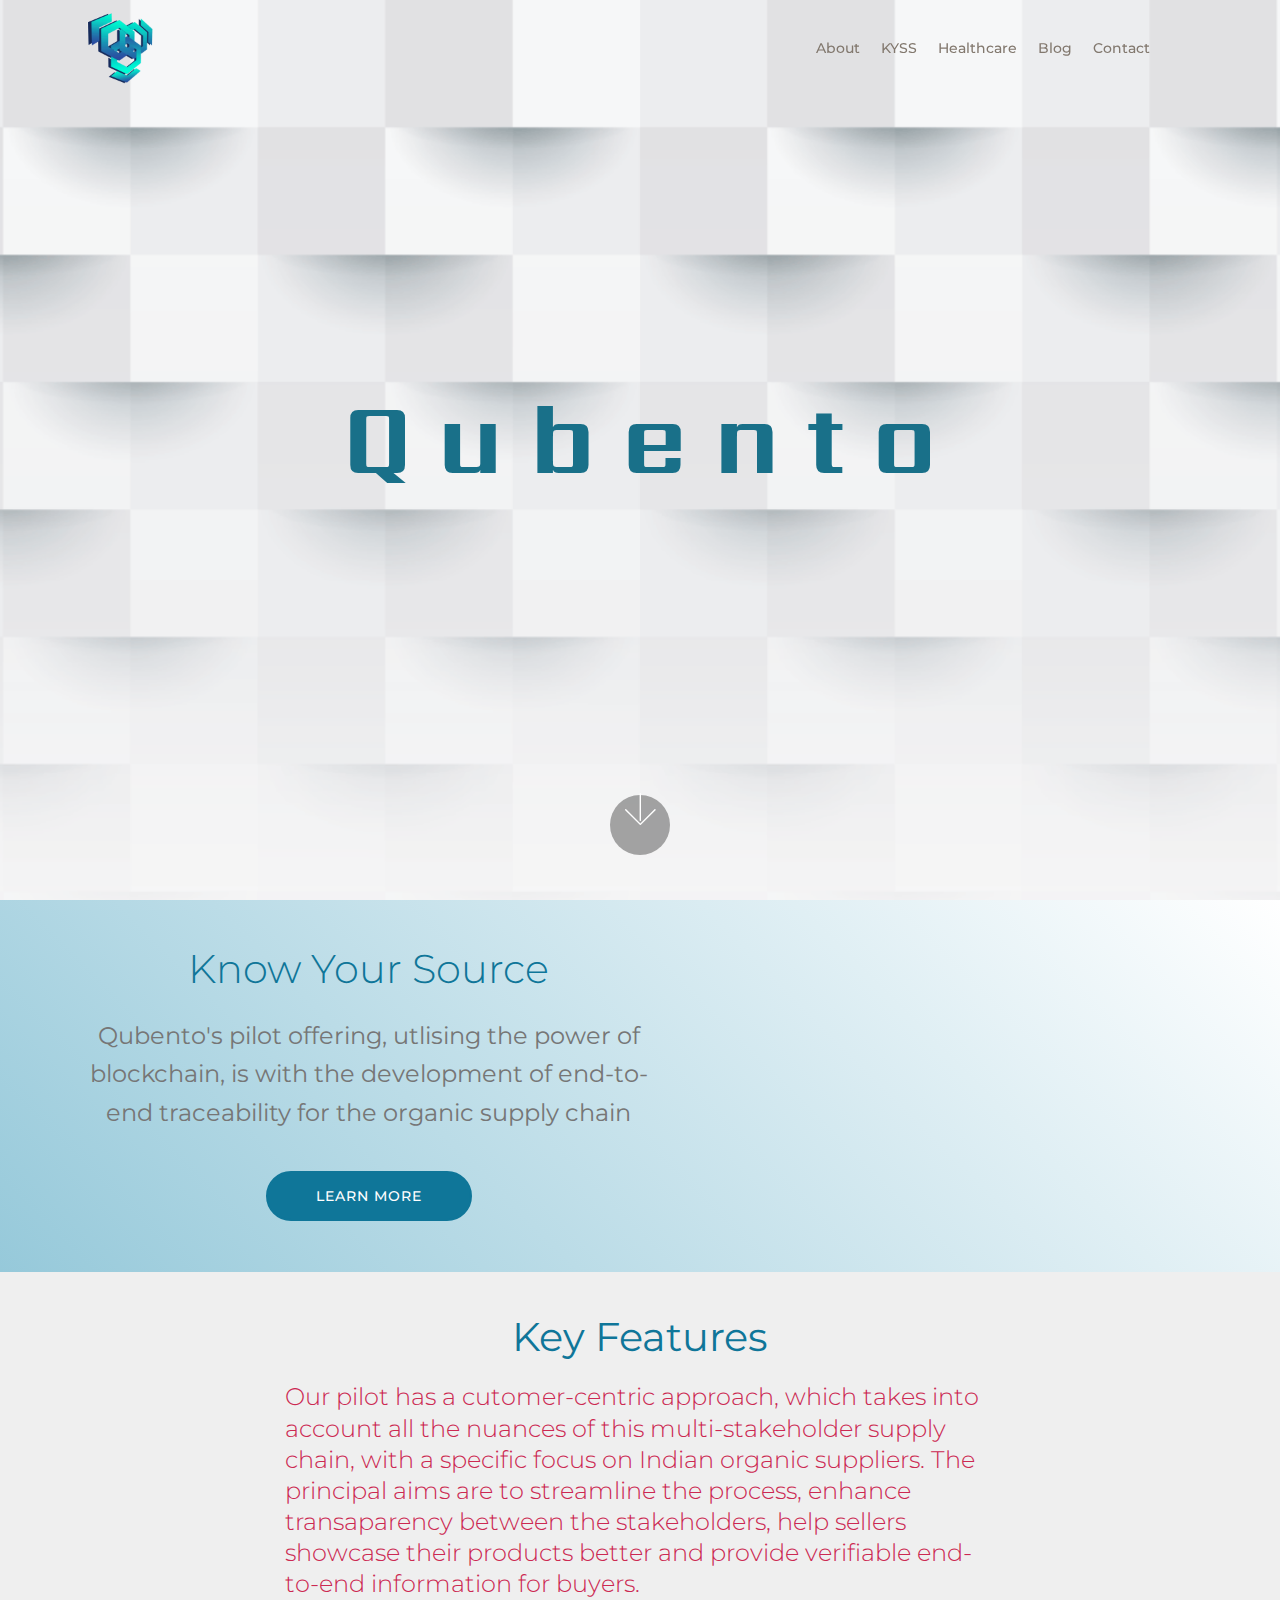
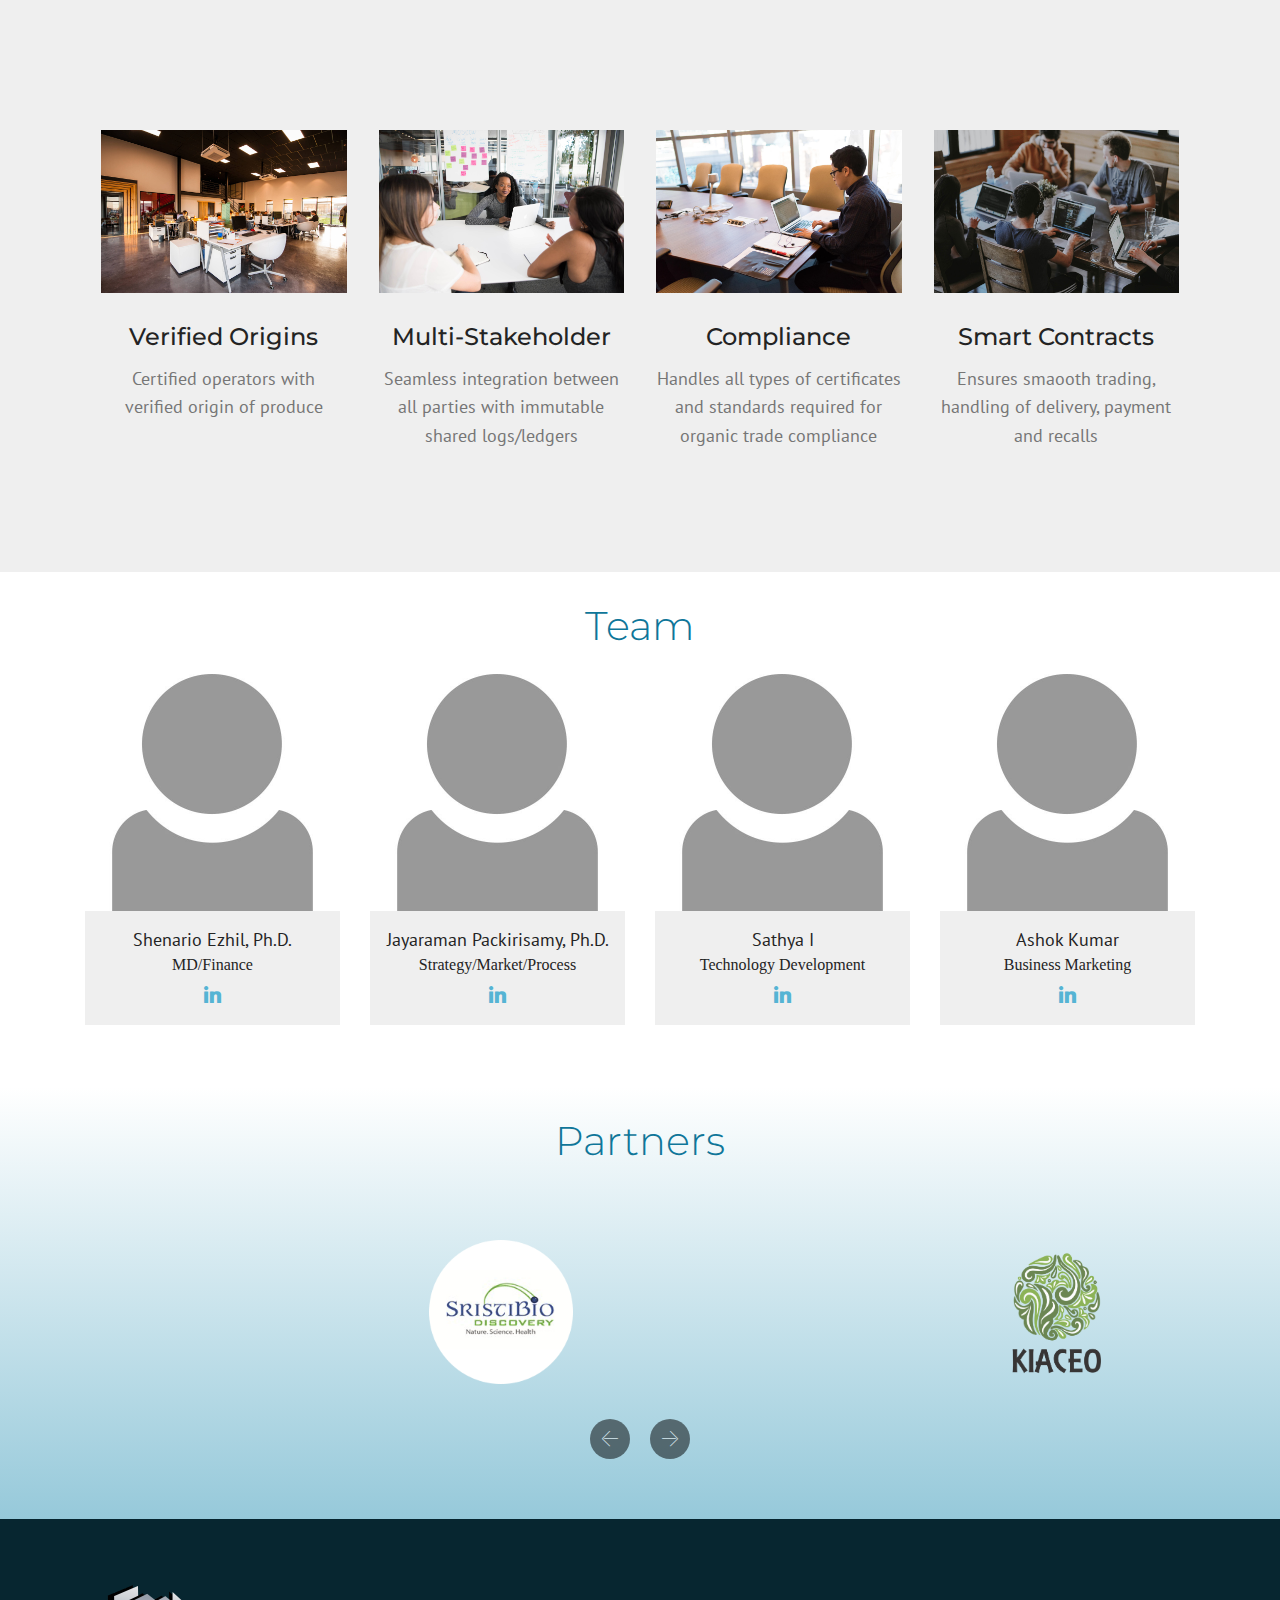
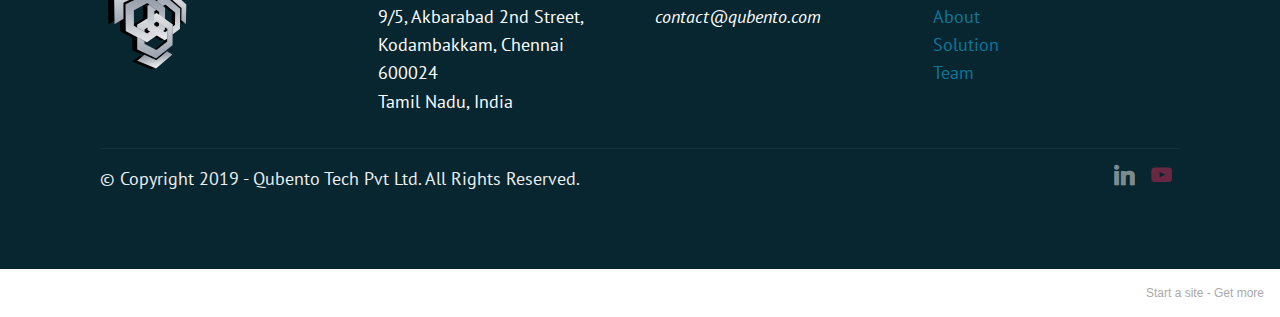
==== commit 4986bc08: "create github pages" ====
--- a/page1.html
+++ b/page1.html
@@ -474,7 +474,7 @@
             </div>
         </div>
     </div>
-</section><section style="background-color: #fff; font-family: -apple-system, BlinkMacSystemFont, 'Segoe UI', 'Roboto', 'Helvetica Neue', Arial, sans-serif; color:#aaa; font-size:12px; padding: 0; align-items: center; display: flex;"><a href="https://mobirise.site/k" style="flex: 1 1; height: 3rem; padding-left: 1rem;"></a><p style="flex: 0 0 auto; margin:0; padding-right:1rem;">Site was <a href="https://mobirise.site/g" style="color:#aaa;">created</a> with Mobirise</p></section><script src="assets/web/assets/jquery/jquery.min.js"></script>  <script src="assets/popper/popper.min.js"></script>  <script src="assets/bootstrap/js/bootstrap.min.js"></script>  <script src="assets/tether/tether.min.js"></script>  <script src="assets/smoothscroll/smooth-scroll.js"></script>  <script src="assets/dropdown/js/nav-dropdown.js"></script>  <script src="assets/dropdown/js/navbar-dropdown.js"></script>  <script src="assets/touchswipe/jquery.touch-swipe.min.js"></script>  <script src="assets/parallax/jarallax.min.js"></script>  <script src="assets/bootstrapcarouselswipe/bootstrap-carousel-swipe.js"></script>  <script src="assets/mbr-clients-slider/mbr-clients-slider.js"></script>  <script src="assets/theme/js/script.js"></script>  
+</section><section style="background-color: #fff; font-family: -apple-system, BlinkMacSystemFont, 'Segoe UI', 'Roboto', 'Helvetica Neue', Arial, sans-serif; color:#aaa; font-size:12px; padding: 0; align-items: center; display: flex;"><a href="https://mobirise.site/b" style="flex: 1 1; height: 3rem; padding-left: 1rem;"></a><p style="flex: 0 0 auto; margin:0; padding-right:1rem;">Start a site - <a href="https://mobirise.site/w" style="color:#aaa;">Get more</a></p></section><script src="assets/web/assets/jquery/jquery.min.js"></script>  <script src="assets/popper/popper.min.js"></script>  <script src="assets/bootstrap/js/bootstrap.min.js"></script>  <script src="assets/tether/tether.min.js"></script>  <script src="assets/smoothscroll/smooth-scroll.js"></script>  <script src="assets/dropdown/js/nav-dropdown.js"></script>  <script src="assets/dropdown/js/navbar-dropdown.js"></script>  <script src="assets/touchswipe/jquery.touch-swipe.min.js"></script>  <script src="assets/parallax/jarallax.min.js"></script>  <script src="assets/bootstrapcarouselswipe/bootstrap-carousel-swipe.js"></script>  <script src="assets/mbr-clients-slider/mbr-clients-slider.js"></script>  <script src="assets/theme/js/script.js"></script>  
   
   
  <div id="scrollToTop" class="scrollToTop mbr-arrow-up"><a style="text-align: center;"><i class="mbr-arrow-up-icon mbr-arrow-up-icon-cm cm-icon cm-icon-smallarrow-up"></i></a></div>
--- a/assets/mobirise/css/mbr-additional.css
+++ b/assets/mobirise/css/mbr-additional.css
@@ -1134,7 +1134,7 @@
 }
 .cid-rufG4IGo2U .card-img {
   text-align: left;
-  background-color: #b2ccd2;
+  background-color: #e4d295;
   border-bottom-right-radius: 0;
   border-bottom-left-radius: 0;
   padding: 3rem 2.5rem 0 2.5rem;
@@ -1145,7 +1145,7 @@
 }
 .cid-rufG4IGo2U .card-box {
   padding: 0rem 2.5rem 3rem 2.5rem;
-  background-color: #b2ccd2;
+  background-color: #e4d295;
 }
 .cid-rufG4IGo2U .card-title,
 .cid-rufG4IGo2U .card-img {
--- a/assets/mobirise/css/mbr-additional.css
+++ b/assets/mobirise/css/mbr-additional.css
@@ -1134,7 +1134,7 @@
 }
 .cid-rufG4IGo2U .card-img {
   text-align: left;
-  background-color: #b2ccd2;
+  background-color: #e4d295;
   border-bottom-right-radius: 0;
   border-bottom-left-radius: 0;
   padding: 3rem 2.5rem 0 2.5rem;
@@ -1145,7 +1145,7 @@
 }
 .cid-rufG4IGo2U .card-box {
   padding: 0rem 2.5rem 3rem 2.5rem;
-  background-color: #b2ccd2;
+  background-color: #e4d295;
 }
 .cid-rufG4IGo2U .card-title,
 .cid-rufG4IGo2U .card-img {
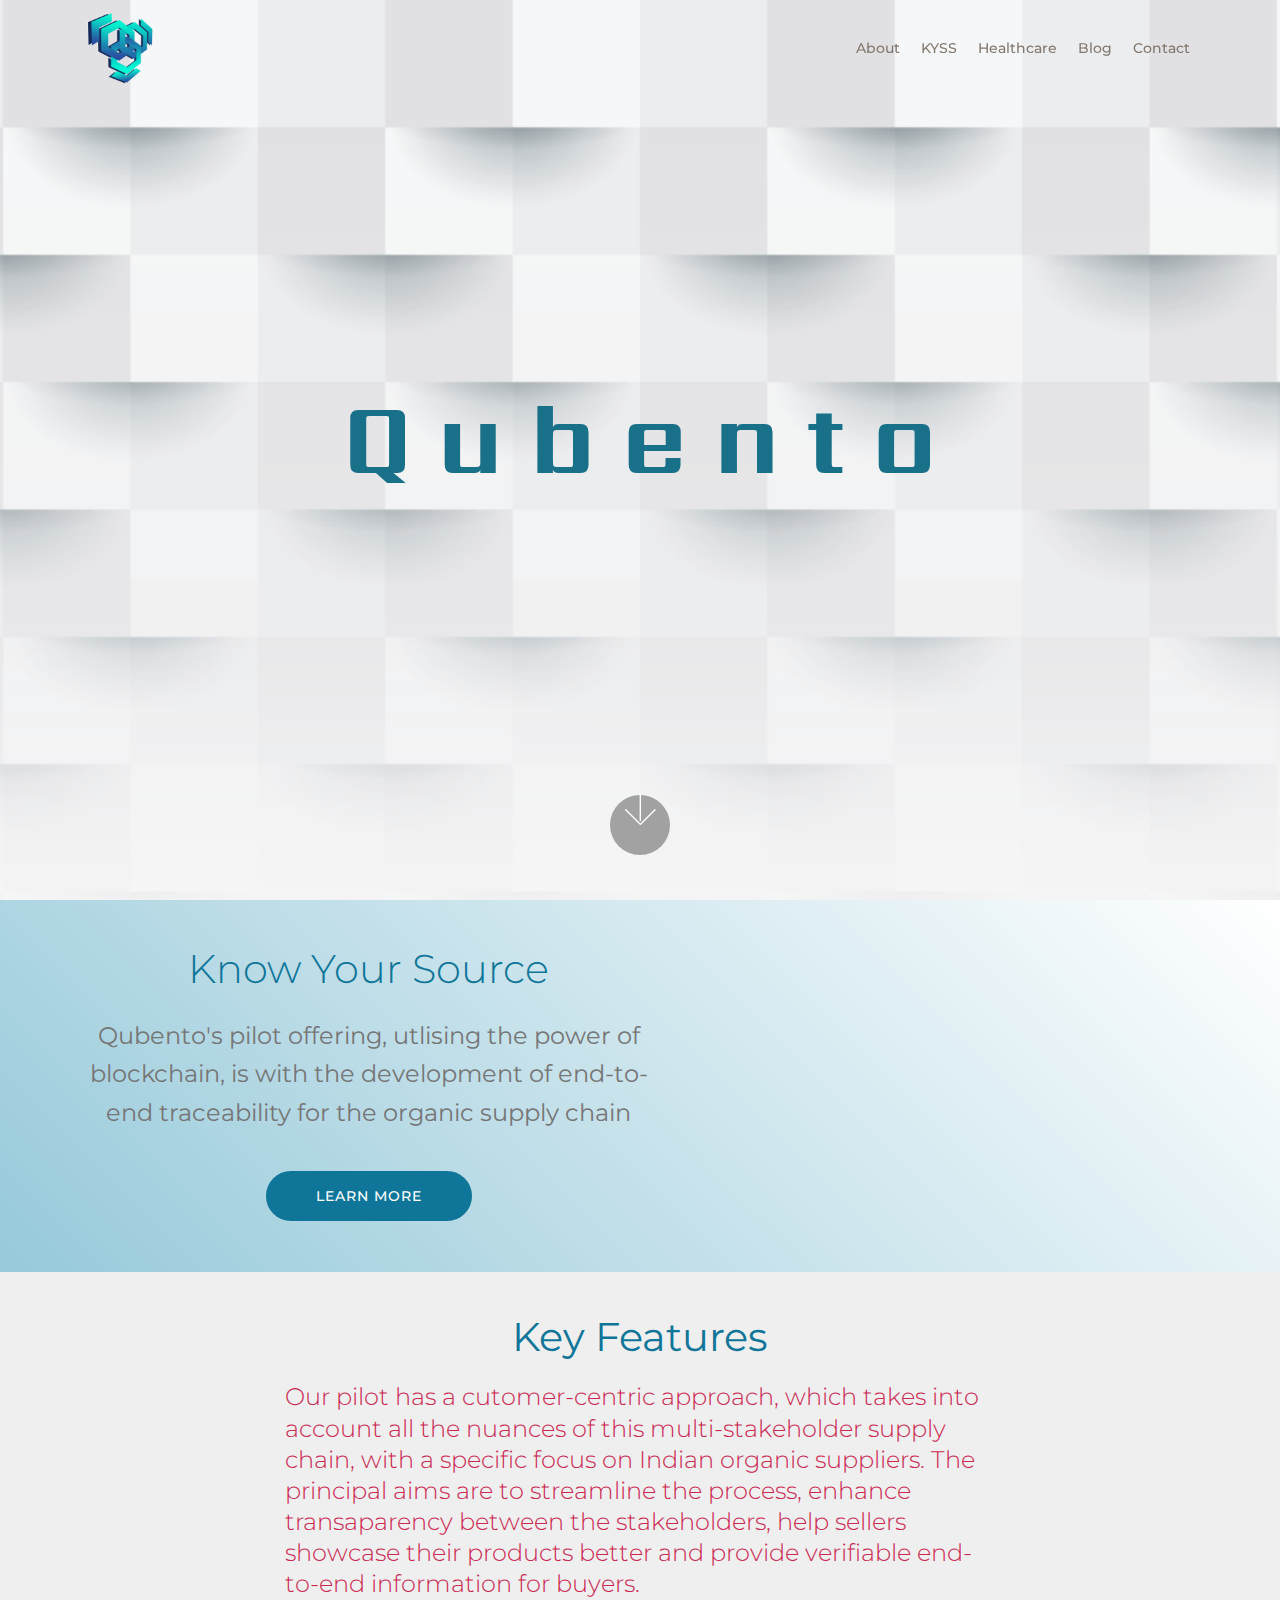
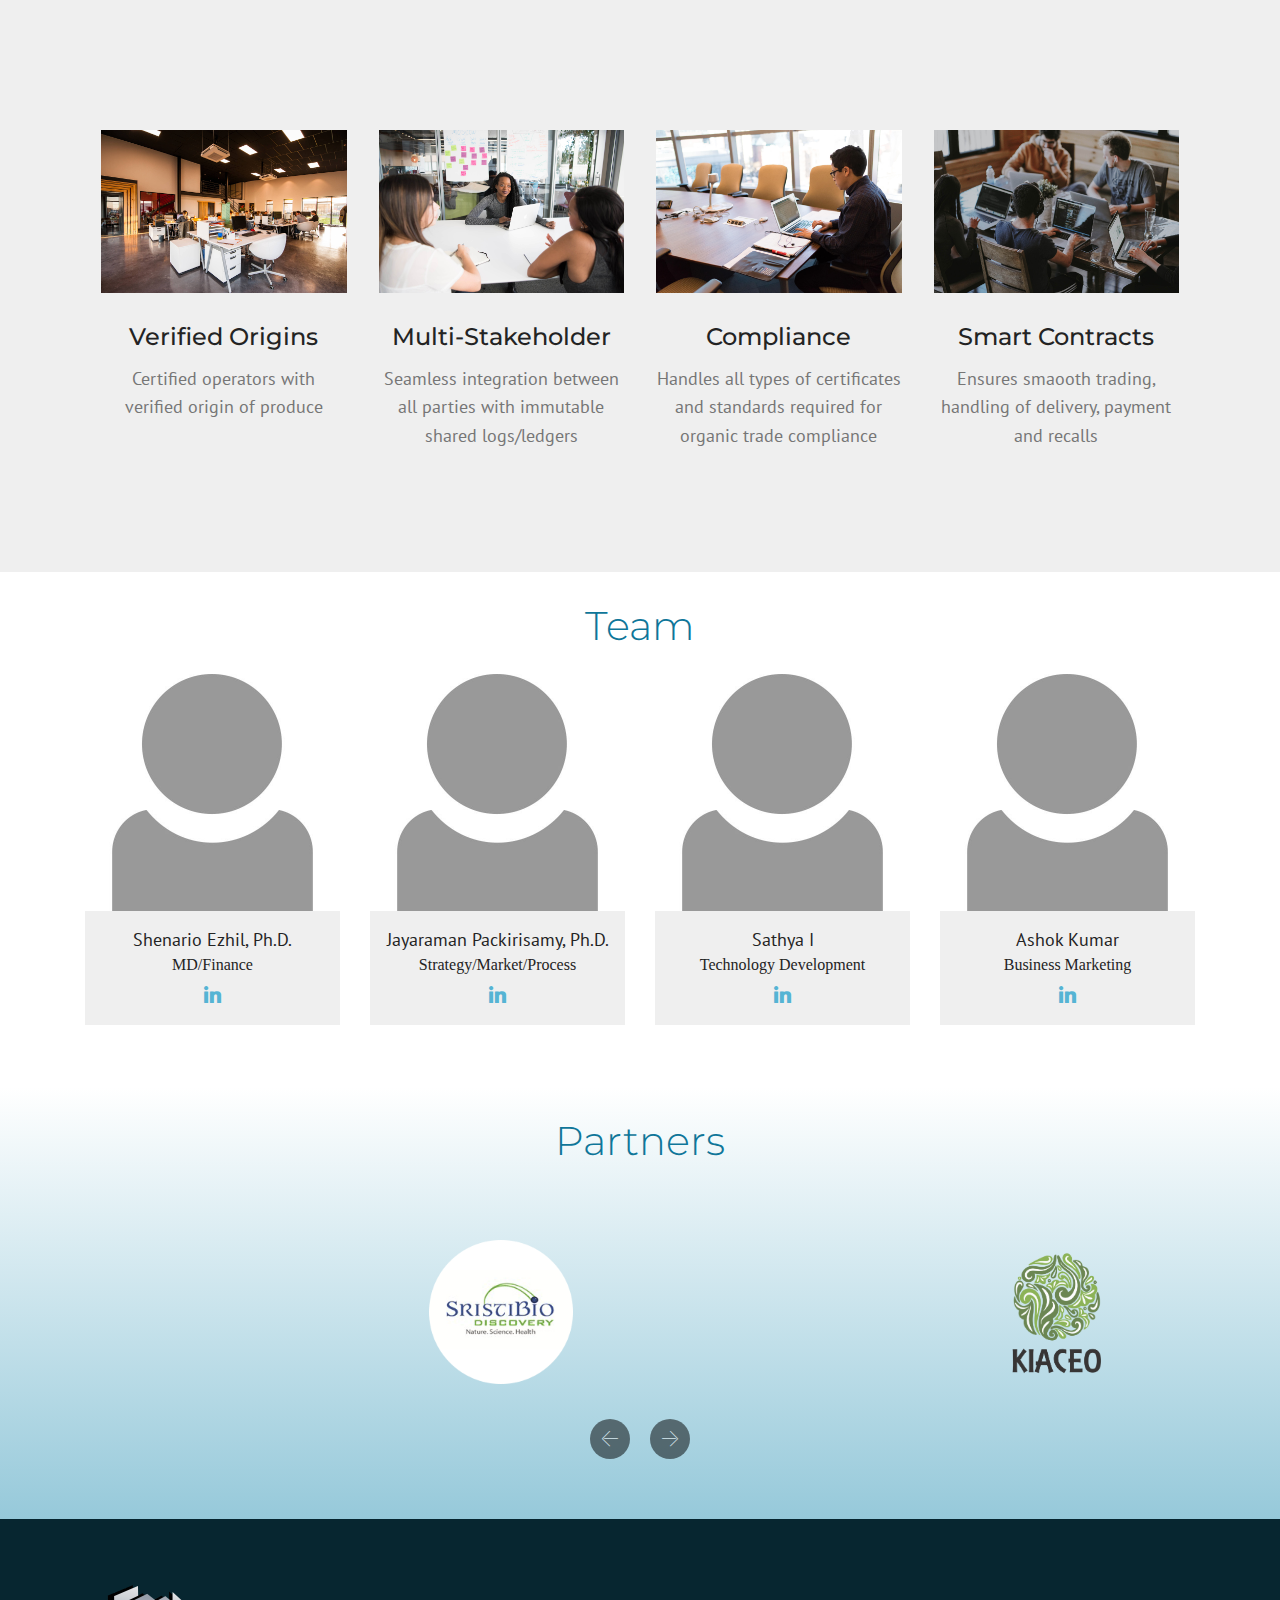
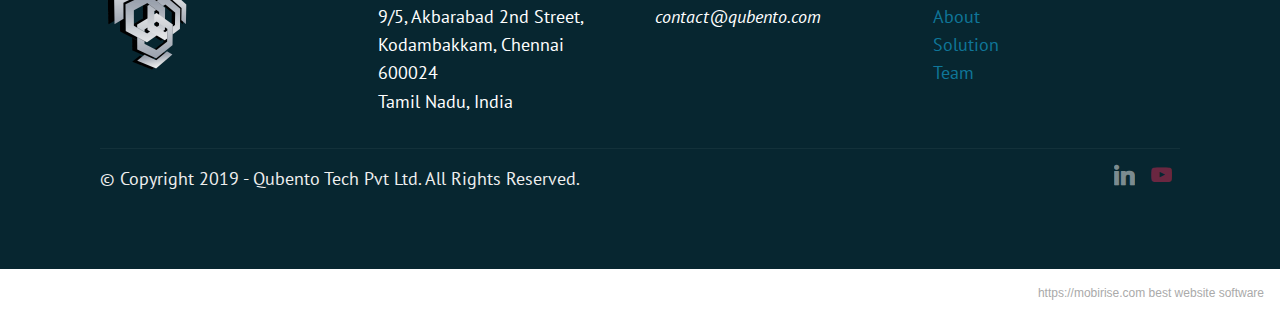
==== commit 995f8229: "create github pages" ====
--- a/page1.html
+++ b/page1.html
@@ -58,7 +58,7 @@
                 <li class="nav-item">
                     <a class="nav-link link text-info display-4" href="https://mobirise.com">
                         </a>
-                </li><li class="nav-item"><a class="nav-link link text-info text-primary display-4" href="index.html#content4-18">&nbsp; &nbsp; &nbsp; &nbsp; &nbsp; &nbsp; &nbsp; &nbsp; &nbsp; &nbsp; &nbsp; &nbsp; &nbsp; &nbsp; &nbsp; &nbsp; &nbsp; <strong>&nbsp;</strong>About</a></li><li class="nav-item"><a class="nav-link link text-info text-primary display-4" href="index.html#header7-k">KYSS</a></li><li class="nav-item"><a class="nav-link link text-info text-primary display-4" href="index.html#header7-12">Healthcare</a></li><li class="nav-item"><a class="nav-link link text-info text-primary display-4" href="https://medium.com/@qubento" target="_blank">Blog</a></li><li class="nav-item"><a class="nav-link link text-info text-primary display-4" href="index.html#footer1-7">Contact &nbsp; &nbsp; &nbsp; &nbsp; &nbsp;</a></li></ul>
+                </li><li class="nav-item"><a class="nav-link link text-info text-primary display-4" href="index.html#content4-18">About</a></li><li class="nav-item"><a class="nav-link link text-info text-primary display-4" href="index.html#header7-k">KYSS</a></li><li class="nav-item"><a class="nav-link link text-info text-primary display-4" href="index.html#header7-12">Healthcare</a></li><li class="nav-item"><a class="nav-link link text-info text-primary display-4" href="https://medium.com/@qubento" target="_blank">Blog</a></li><li class="nav-item"><a class="nav-link link text-info text-primary display-4" href="index.html#footer1-7" target="_blank">Contact</a></li></ul>
             
         </div>
     </nav>
@@ -474,7 +474,7 @@
             </div>
         </div>
     </div>
-</section><section style="background-color: #fff; font-family: -apple-system, BlinkMacSystemFont, 'Segoe UI', 'Roboto', 'Helvetica Neue', Arial, sans-serif; color:#aaa; font-size:12px; padding: 0; align-items: center; display: flex;"><a href="https://mobirise.site/b" style="flex: 1 1; height: 3rem; padding-left: 1rem;"></a><p style="flex: 0 0 auto; margin:0; padding-right:1rem;">Start a site - <a href="https://mobirise.site/w" style="color:#aaa;">Get more</a></p></section><script src="assets/web/assets/jquery/jquery.min.js"></script>  <script src="assets/popper/popper.min.js"></script>  <script src="assets/bootstrap/js/bootstrap.min.js"></script>  <script src="assets/tether/tether.min.js"></script>  <script src="assets/smoothscroll/smooth-scroll.js"></script>  <script src="assets/dropdown/js/nav-dropdown.js"></script>  <script src="assets/dropdown/js/navbar-dropdown.js"></script>  <script src="assets/touchswipe/jquery.touch-swipe.min.js"></script>  <script src="assets/parallax/jarallax.min.js"></script>  <script src="assets/bootstrapcarouselswipe/bootstrap-carousel-swipe.js"></script>  <script src="assets/mbr-clients-slider/mbr-clients-slider.js"></script>  <script src="assets/theme/js/script.js"></script>  
+</section><section style="background-color: #fff; font-family: -apple-system, BlinkMacSystemFont, 'Segoe UI', 'Roboto', 'Helvetica Neue', Arial, sans-serif; color:#aaa; font-size:12px; padding: 0; align-items: center; display: flex;"><a href="https://mobirise.site/p" style="flex: 1 1; height: 3rem; padding-left: 1rem;"></a><p style="flex: 0 0 auto; margin:0; padding-right:1rem;"><a href="https://mobirise.site" style="color:#aaa;">https://mobirise.com</a> best website software</p></section><script src="assets/web/assets/jquery/jquery.min.js"></script>  <script src="assets/popper/popper.min.js"></script>  <script src="assets/bootstrap/js/bootstrap.min.js"></script>  <script src="assets/tether/tether.min.js"></script>  <script src="assets/smoothscroll/smooth-scroll.js"></script>  <script src="assets/dropdown/js/nav-dropdown.js"></script>  <script src="assets/dropdown/js/navbar-dropdown.js"></script>  <script src="assets/touchswipe/jquery.touch-swipe.min.js"></script>  <script src="assets/parallax/jarallax.min.js"></script>  <script src="assets/bootstrapcarouselswipe/bootstrap-carousel-swipe.js"></script>  <script src="assets/mbr-clients-slider/mbr-clients-slider.js"></script>  <script src="assets/theme/js/script.js"></script>  
   
   
  <div id="scrollToTop" class="scrollToTop mbr-arrow-up"><a style="text-align: center;"><i class="mbr-arrow-up-icon mbr-arrow-up-icon-cm cm-icon cm-icon-smallarrow-up"></i></a></div>
--- a/assets/mobirise/css/mbr-additional.css
+++ b/assets/mobirise/css/mbr-additional.css
@@ -1073,7 +1073,7 @@
 }
 .cid-qTkzRZLJNu .nav-link:hover,
 .cid-qTkzRZLJNu .dropdown-item:hover {
-  color: #0f7699 !important;
+  color: #55b4d4 !important;
 }
 .cid-qTkA127IK8 {
   background-image: url("../../../assets/images/rsz-istock-1203541582-converted-2000x1450.png");
@@ -1724,7 +1724,7 @@
 }
 .cid-ru8uK9vUYm .nav-link:hover,
 .cid-ru8uK9vUYm .dropdown-item:hover {
-  color: #0f7699 !important;
+  color: #55b4d4 !important;
 }
 .cid-ru8uK9ZOLr {
   background-image: url("../../../assets/images/istock-qubento-bg1a-2000x1120.png");
--- a/assets/mobirise/css/mbr-additional.css
+++ b/assets/mobirise/css/mbr-additional.css
@@ -1073,7 +1073,7 @@
 }
 .cid-qTkzRZLJNu .nav-link:hover,
 .cid-qTkzRZLJNu .dropdown-item:hover {
-  color: #0f7699 !important;
+  color: #55b4d4 !important;
 }
 .cid-qTkA127IK8 {
   background-image: url("../../../assets/images/rsz-istock-1203541582-converted-2000x1450.png");
@@ -1724,7 +1724,7 @@
 }
 .cid-ru8uK9vUYm .nav-link:hover,
 .cid-ru8uK9vUYm .dropdown-item:hover {
-  color: #0f7699 !important;
+  color: #55b4d4 !important;
 }
 .cid-ru8uK9ZOLr {
   background-image: url("../../../assets/images/istock-qubento-bg1a-2000x1120.png");
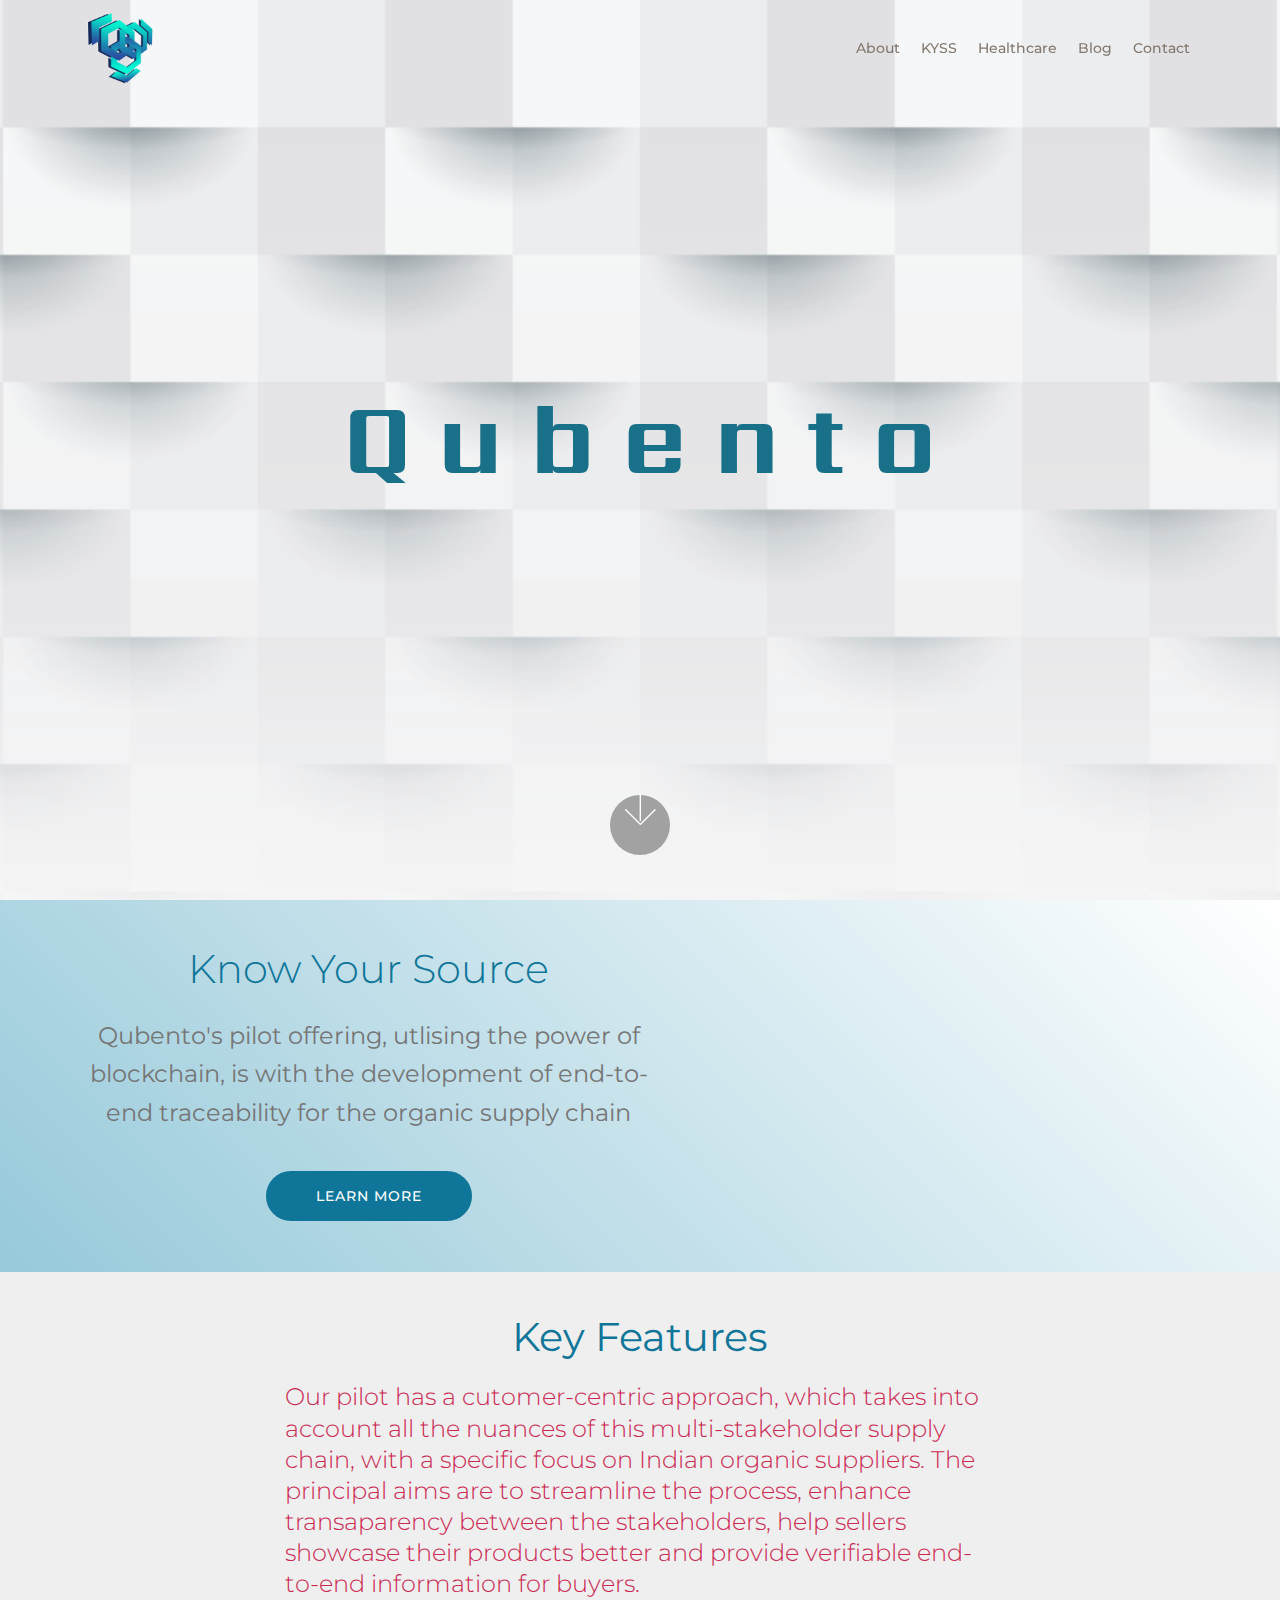
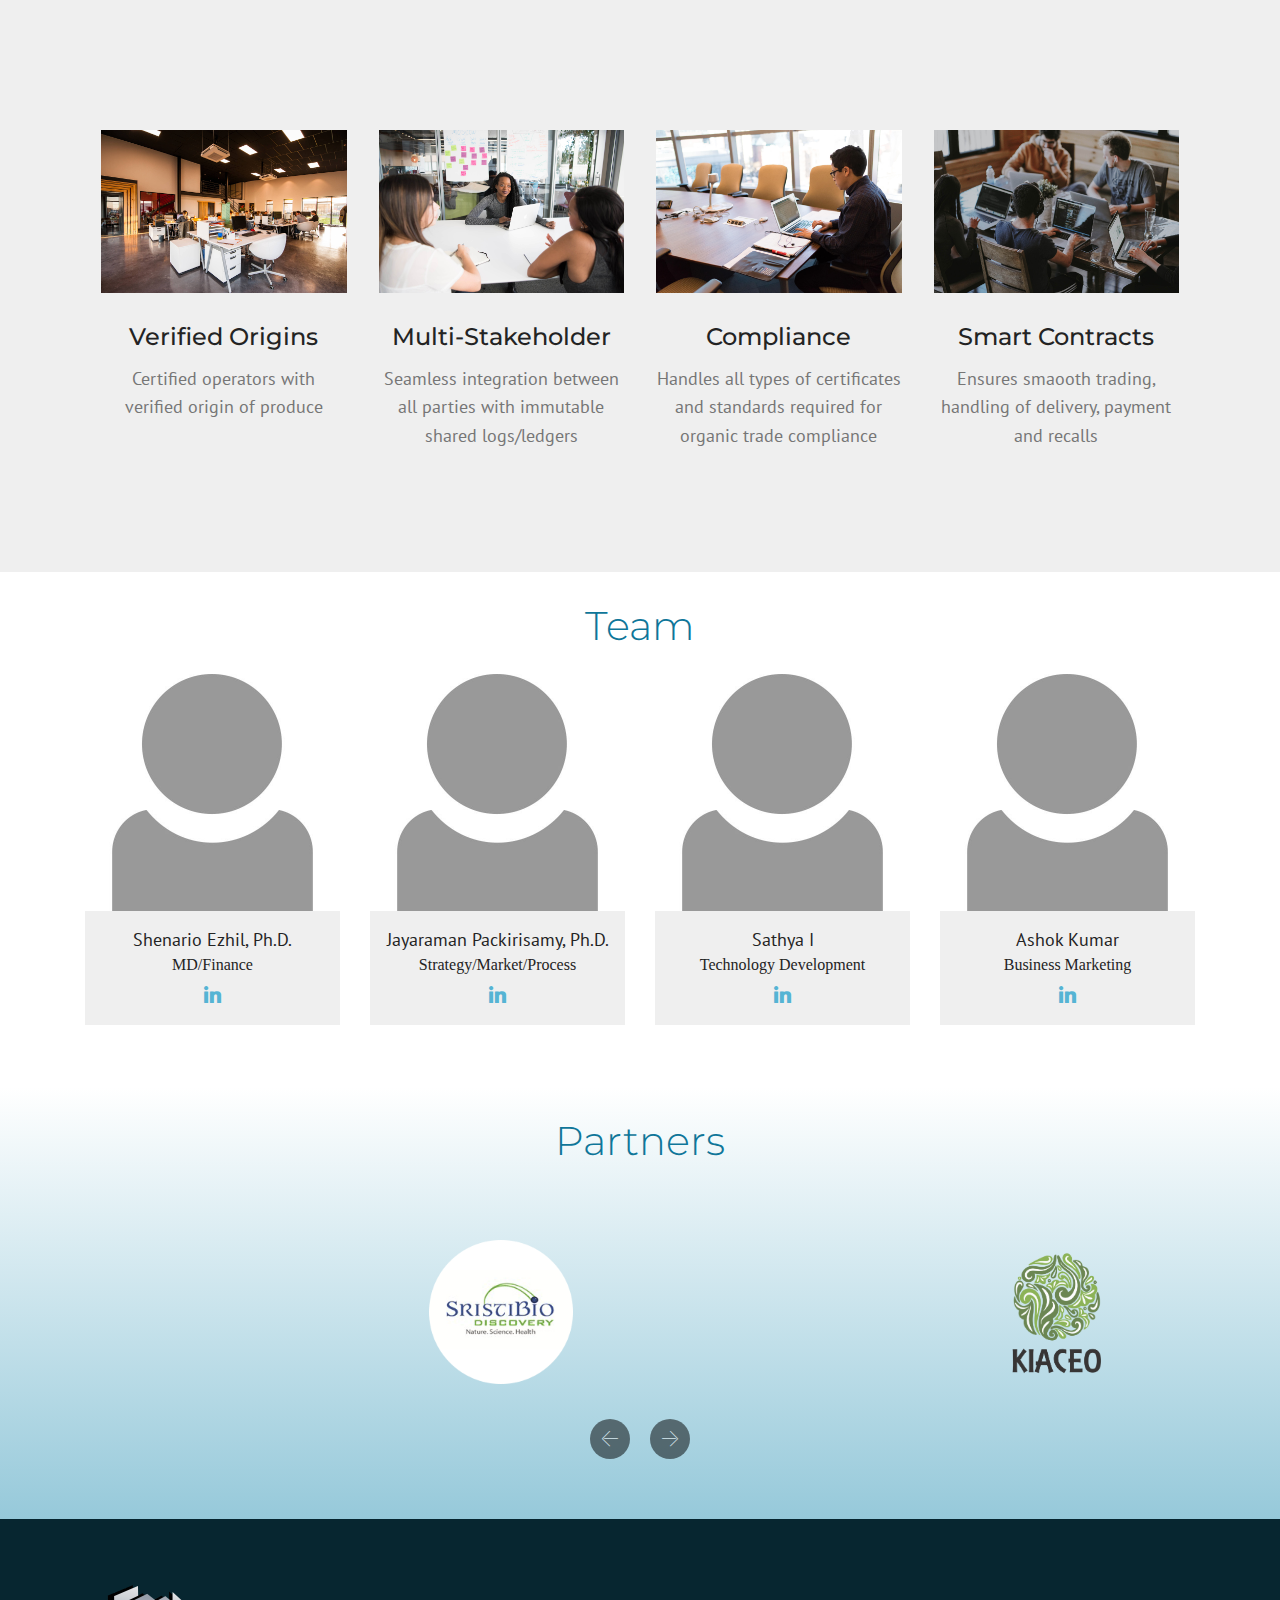
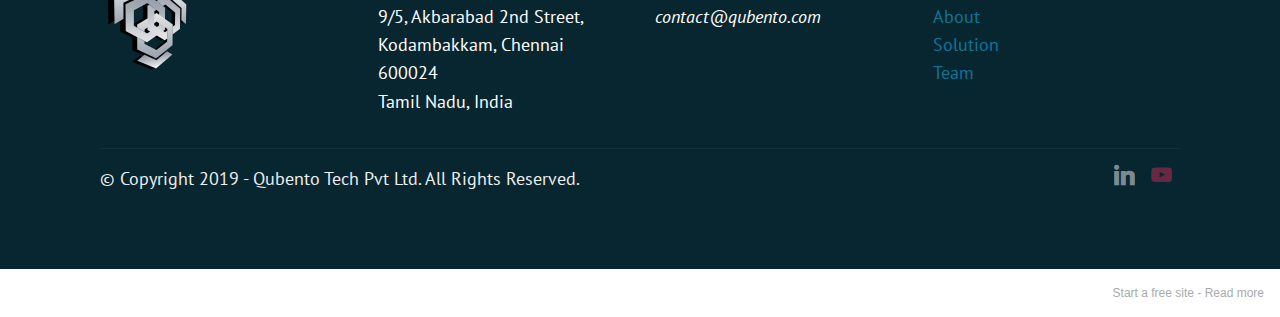
==== commit a34d64c0: "create github pages" ====
--- a/page1.html
+++ b/page1.html
@@ -474,7 +474,7 @@
             </div>
         </div>
     </div>
-</section><section style="background-color: #fff; font-family: -apple-system, BlinkMacSystemFont, 'Segoe UI', 'Roboto', 'Helvetica Neue', Arial, sans-serif; color:#aaa; font-size:12px; padding: 0; align-items: center; display: flex;"><a href="https://mobirise.site/p" style="flex: 1 1; height: 3rem; padding-left: 1rem;"></a><p style="flex: 0 0 auto; margin:0; padding-right:1rem;"><a href="https://mobirise.site" style="color:#aaa;">https://mobirise.com</a> best website software</p></section><script src="assets/web/assets/jquery/jquery.min.js"></script>  <script src="assets/popper/popper.min.js"></script>  <script src="assets/bootstrap/js/bootstrap.min.js"></script>  <script src="assets/tether/tether.min.js"></script>  <script src="assets/smoothscroll/smooth-scroll.js"></script>  <script src="assets/dropdown/js/nav-dropdown.js"></script>  <script src="assets/dropdown/js/navbar-dropdown.js"></script>  <script src="assets/touchswipe/jquery.touch-swipe.min.js"></script>  <script src="assets/parallax/jarallax.min.js"></script>  <script src="assets/bootstrapcarouselswipe/bootstrap-carousel-swipe.js"></script>  <script src="assets/mbr-clients-slider/mbr-clients-slider.js"></script>  <script src="assets/theme/js/script.js"></script>  
+</section><section style="background-color: #fff; font-family: -apple-system, BlinkMacSystemFont, 'Segoe UI', 'Roboto', 'Helvetica Neue', Arial, sans-serif; color:#aaa; font-size:12px; padding: 0; align-items: center; display: flex;"><a href="https://mobirise.site/e" style="flex: 1 1; height: 3rem; padding-left: 1rem;"></a><p style="flex: 0 0 auto; margin:0; padding-right:1rem;">Start a free site - <a href="https://mobirise.site/w" style="color:#aaa;">Read more</a></p></section><script src="assets/web/assets/jquery/jquery.min.js"></script>  <script src="assets/popper/popper.min.js"></script>  <script src="assets/bootstrap/js/bootstrap.min.js"></script>  <script src="assets/tether/tether.min.js"></script>  <script src="assets/smoothscroll/smooth-scroll.js"></script>  <script src="assets/dropdown/js/nav-dropdown.js"></script>  <script src="assets/dropdown/js/navbar-dropdown.js"></script>  <script src="assets/touchswipe/jquery.touch-swipe.min.js"></script>  <script src="assets/parallax/jarallax.min.js"></script>  <script src="assets/bootstrapcarouselswipe/bootstrap-carousel-swipe.js"></script>  <script src="assets/mbr-clients-slider/mbr-clients-slider.js"></script>  <script src="assets/theme/js/script.js"></script>  
   
   
  <div id="scrollToTop" class="scrollToTop mbr-arrow-up"><a style="text-align: center;"><i class="mbr-arrow-up-icon mbr-arrow-up-icon-cm cm-icon cm-icon-smallarrow-up"></i></a></div>
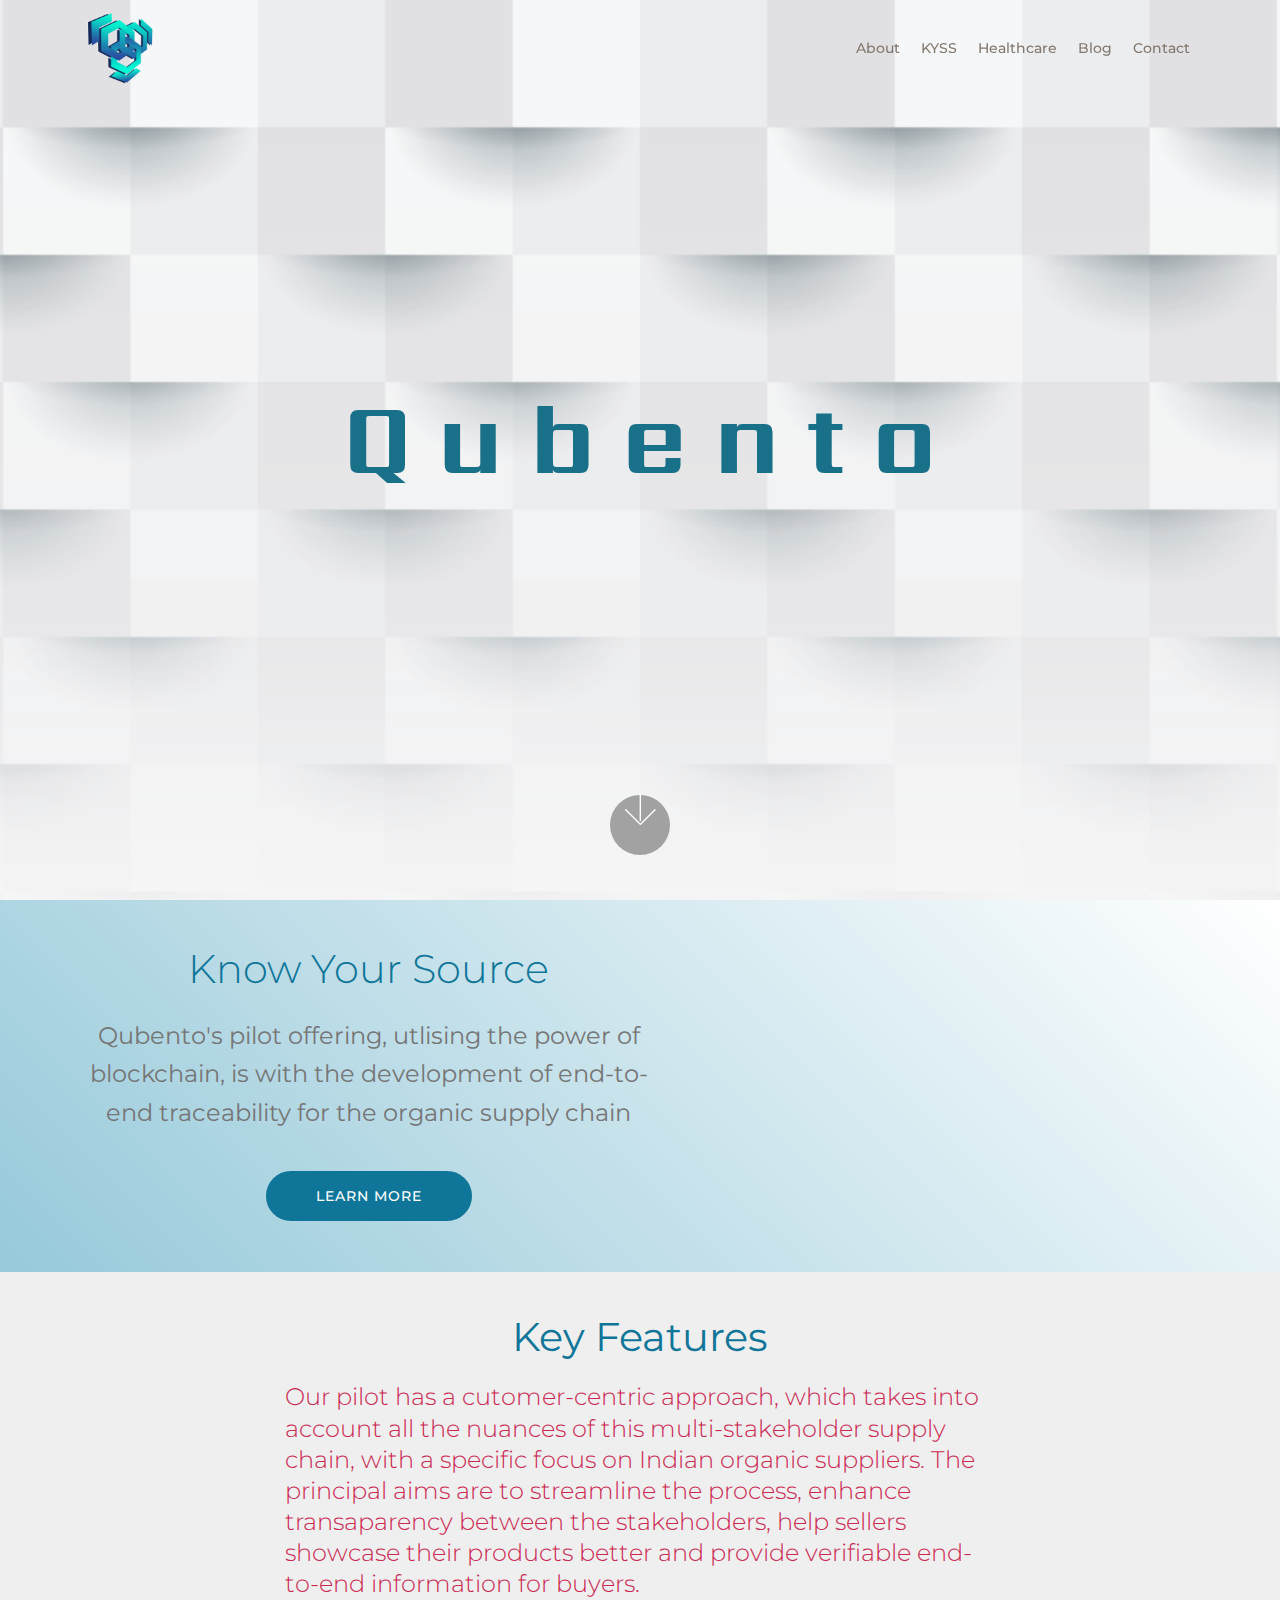
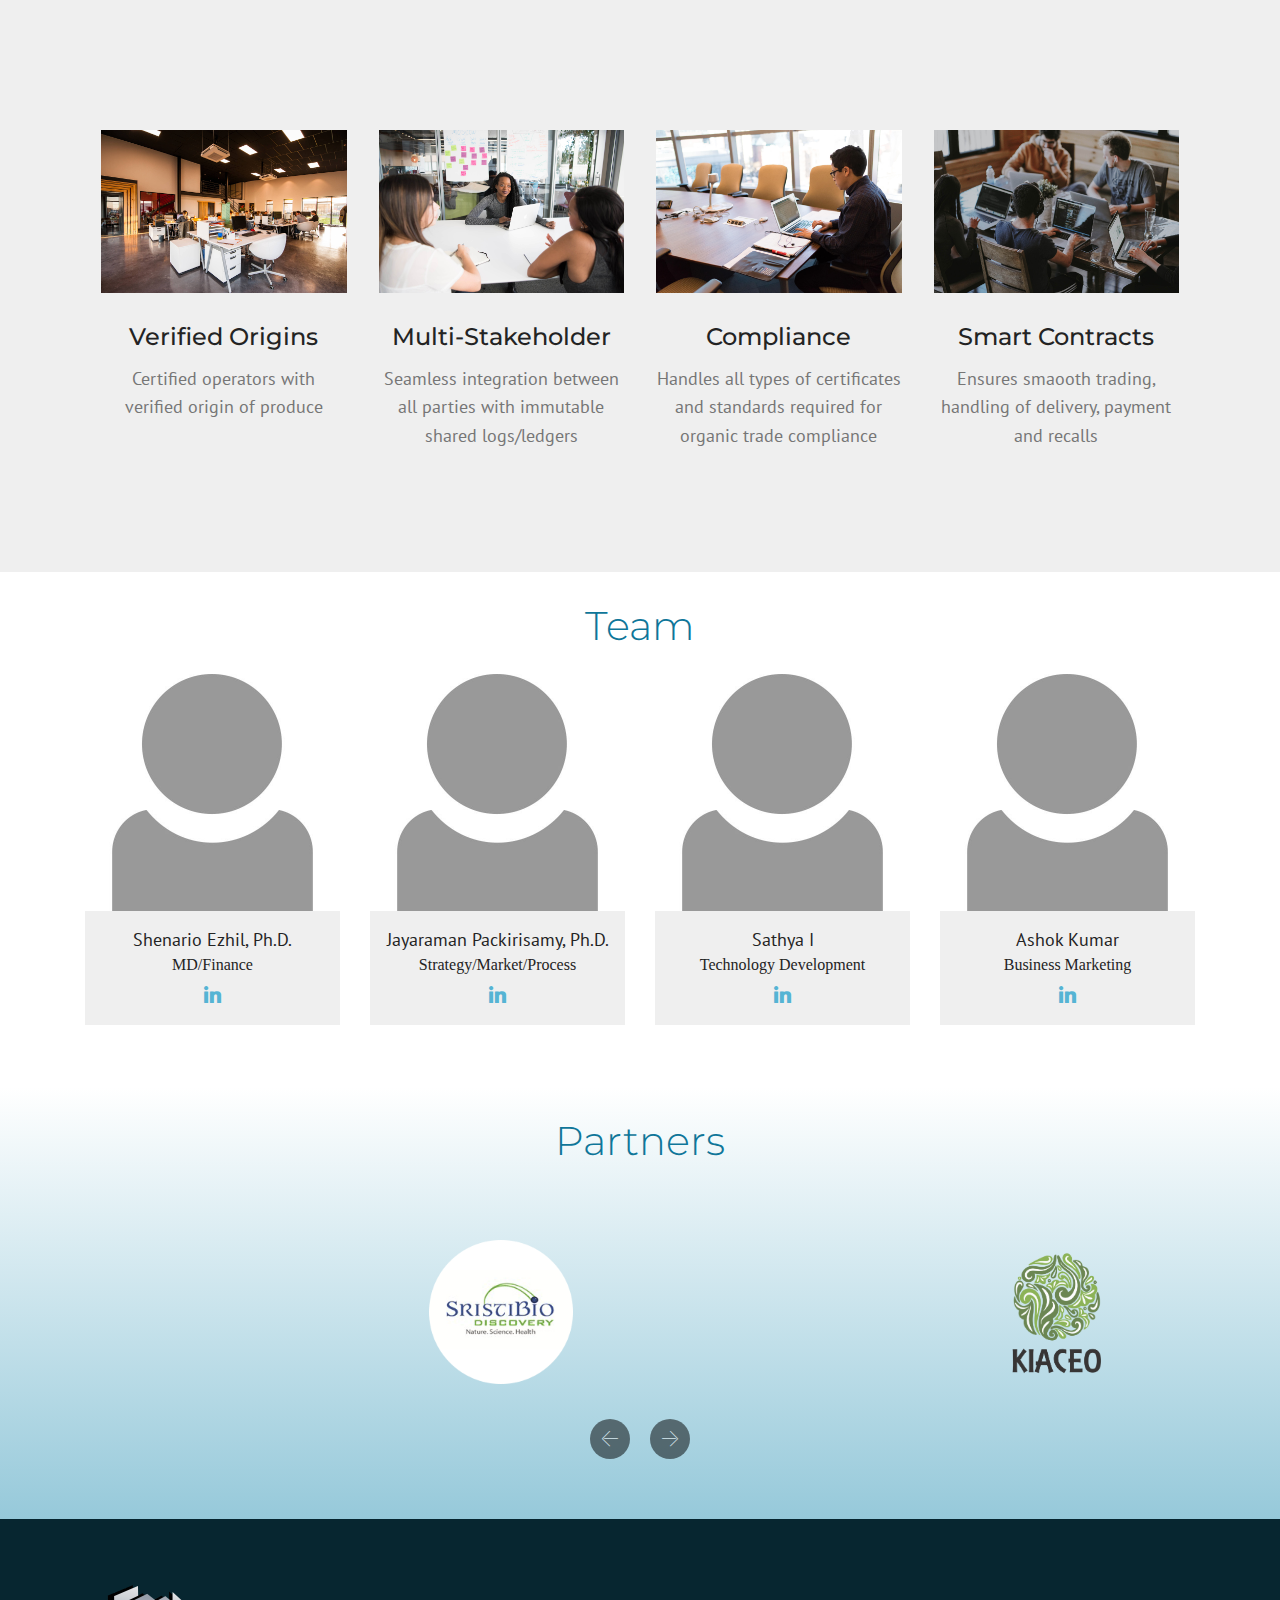
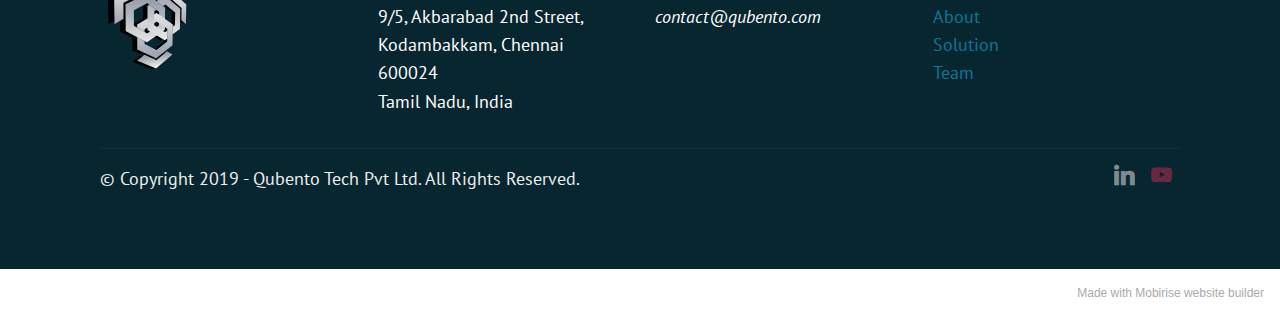
==== commit e40f1165: "create github pages" ====
--- a/page1.html
+++ b/page1.html
@@ -474,7 +474,7 @@
             </div>
         </div>
     </div>
-</section><section style="background-color: #fff; font-family: -apple-system, BlinkMacSystemFont, 'Segoe UI', 'Roboto', 'Helvetica Neue', Arial, sans-serif; color:#aaa; font-size:12px; padding: 0; align-items: center; display: flex;"><a href="https://mobirise.site/e" style="flex: 1 1; height: 3rem; padding-left: 1rem;"></a><p style="flex: 0 0 auto; margin:0; padding-right:1rem;">Start a free site - <a href="https://mobirise.site/w" style="color:#aaa;">Read more</a></p></section><script src="assets/web/assets/jquery/jquery.min.js"></script>  <script src="assets/popper/popper.min.js"></script>  <script src="assets/bootstrap/js/bootstrap.min.js"></script>  <script src="assets/tether/tether.min.js"></script>  <script src="assets/smoothscroll/smooth-scroll.js"></script>  <script src="assets/dropdown/js/nav-dropdown.js"></script>  <script src="assets/dropdown/js/navbar-dropdown.js"></script>  <script src="assets/touchswipe/jquery.touch-swipe.min.js"></script>  <script src="assets/parallax/jarallax.min.js"></script>  <script src="assets/bootstrapcarouselswipe/bootstrap-carousel-swipe.js"></script>  <script src="assets/mbr-clients-slider/mbr-clients-slider.js"></script>  <script src="assets/theme/js/script.js"></script>  
+</section><section style="background-color: #fff; font-family: -apple-system, BlinkMacSystemFont, 'Segoe UI', 'Roboto', 'Helvetica Neue', Arial, sans-serif; color:#aaa; font-size:12px; padding: 0; align-items: center; display: flex;"><a href="https://mobirise.site/f" style="flex: 1 1; height: 3rem; padding-left: 1rem;"></a><p style="flex: 0 0 auto; margin:0; padding-right:1rem;">Made with Mobirise <a href="https://mobirise.site/j" style="color:#aaa;">website</a> builder</p></section><script src="assets/web/assets/jquery/jquery.min.js"></script>  <script src="assets/popper/popper.min.js"></script>  <script src="assets/bootstrap/js/bootstrap.min.js"></script>  <script src="assets/tether/tether.min.js"></script>  <script src="assets/smoothscroll/smooth-scroll.js"></script>  <script src="assets/dropdown/js/nav-dropdown.js"></script>  <script src="assets/dropdown/js/navbar-dropdown.js"></script>  <script src="assets/touchswipe/jquery.touch-swipe.min.js"></script>  <script src="assets/parallax/jarallax.min.js"></script>  <script src="assets/bootstrapcarouselswipe/bootstrap-carousel-swipe.js"></script>  <script src="assets/mbr-clients-slider/mbr-clients-slider.js"></script>  <script src="assets/theme/js/script.js"></script>  
   
   
  <div id="scrollToTop" class="scrollToTop mbr-arrow-up"><a style="text-align: center;"><i class="mbr-arrow-up-icon mbr-arrow-up-icon-cm cm-icon cm-icon-smallarrow-up"></i></a></div>
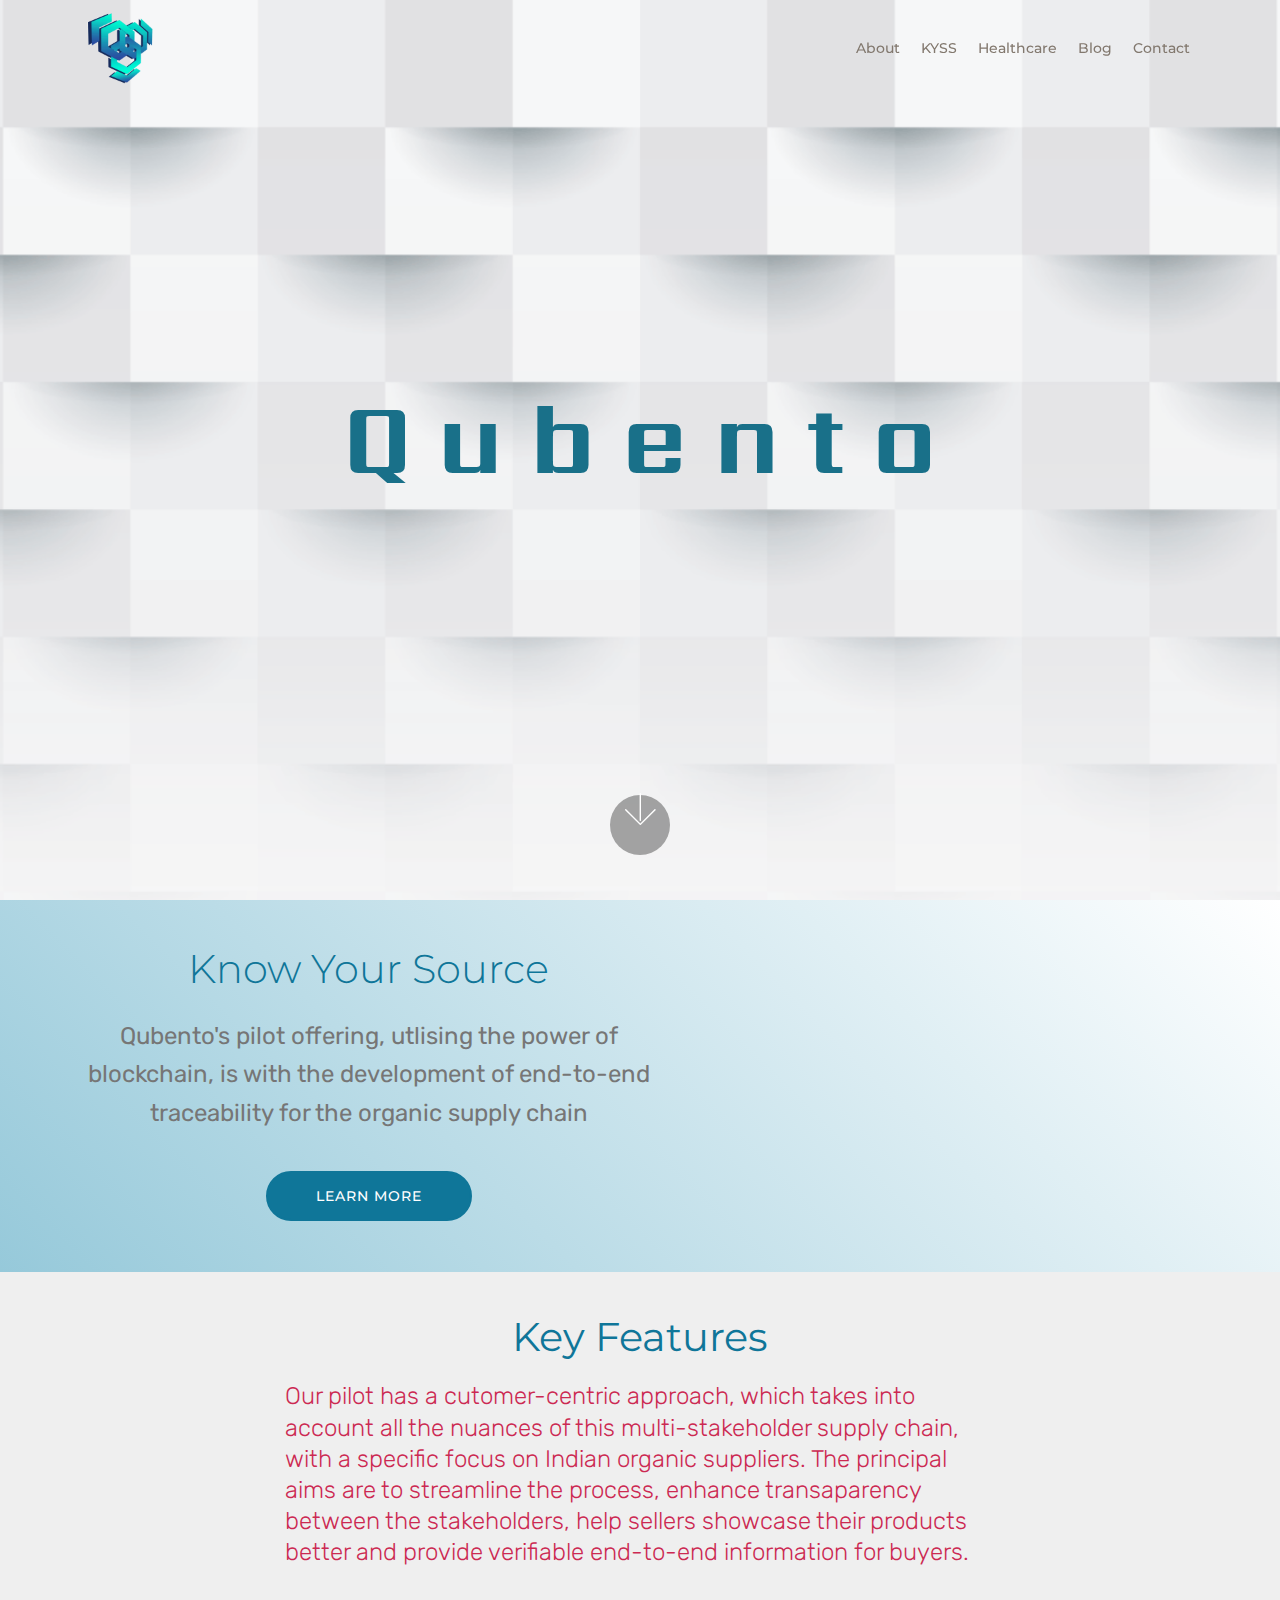
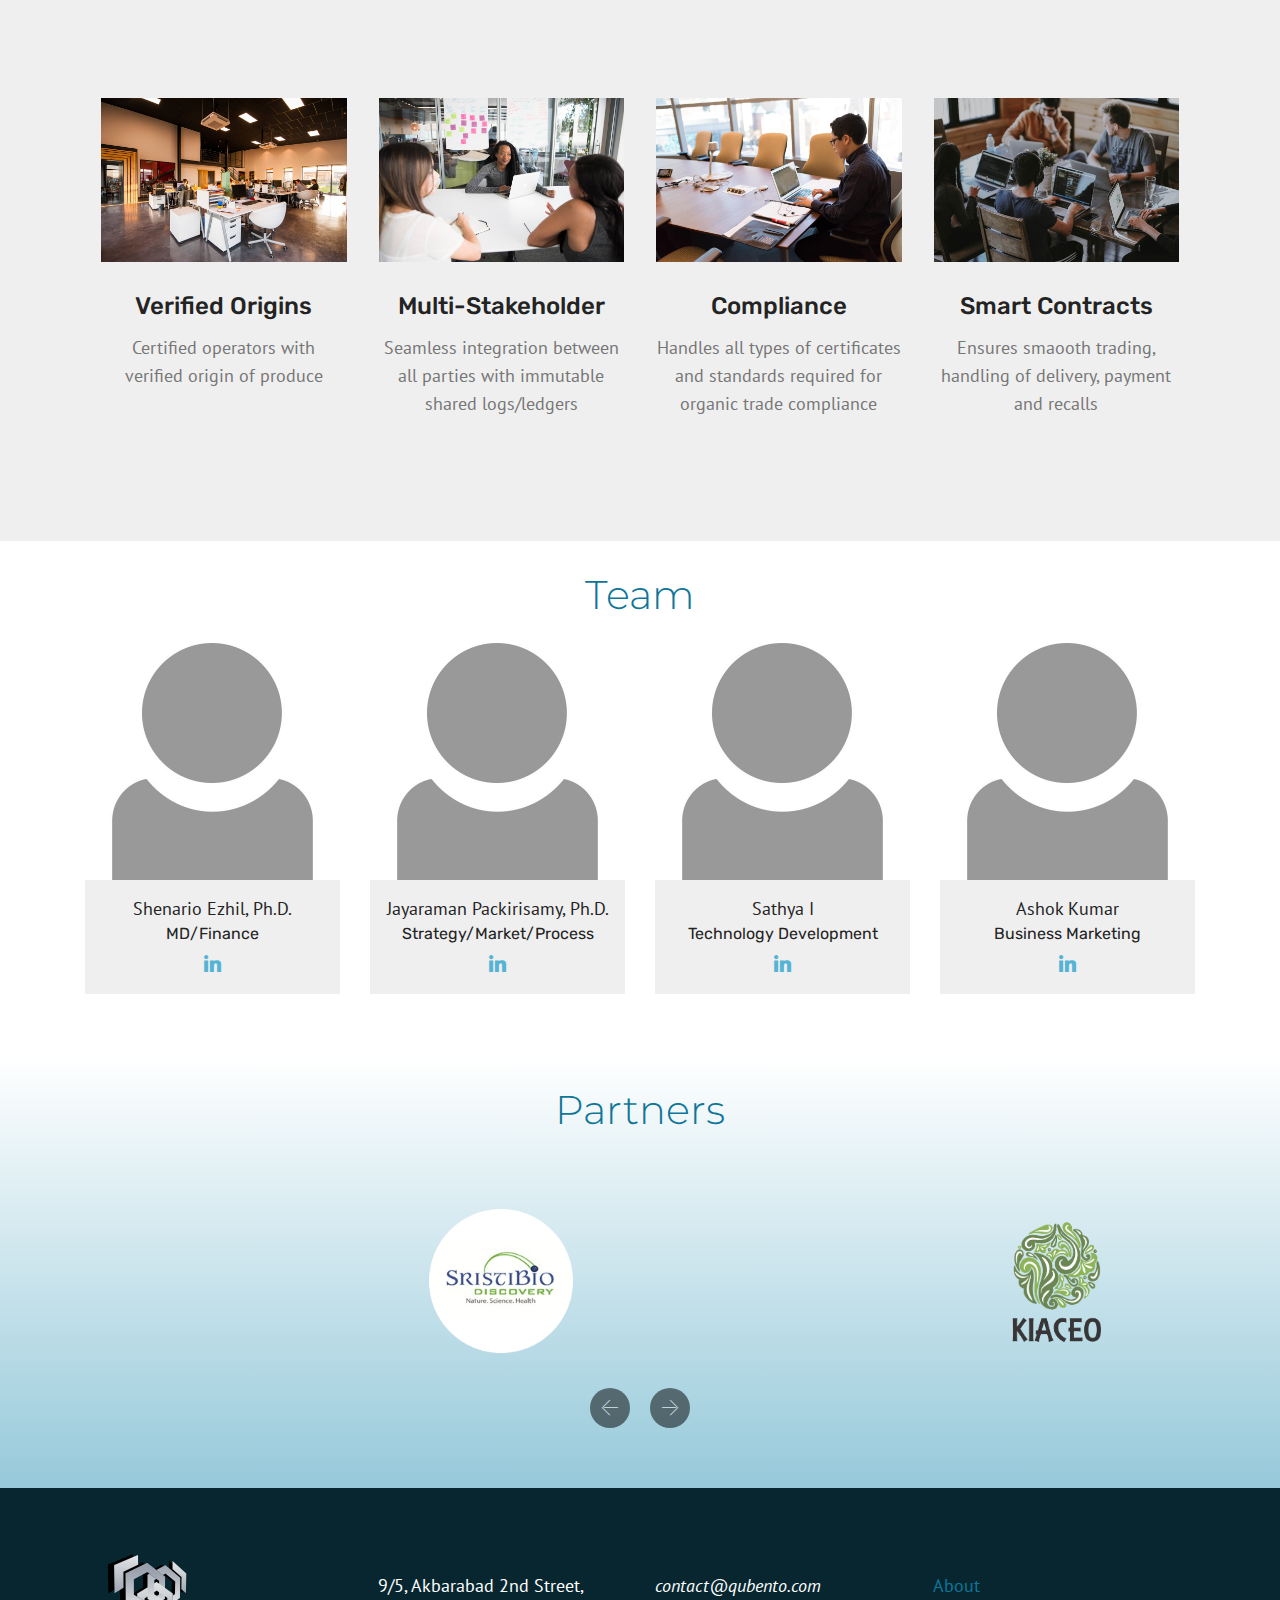
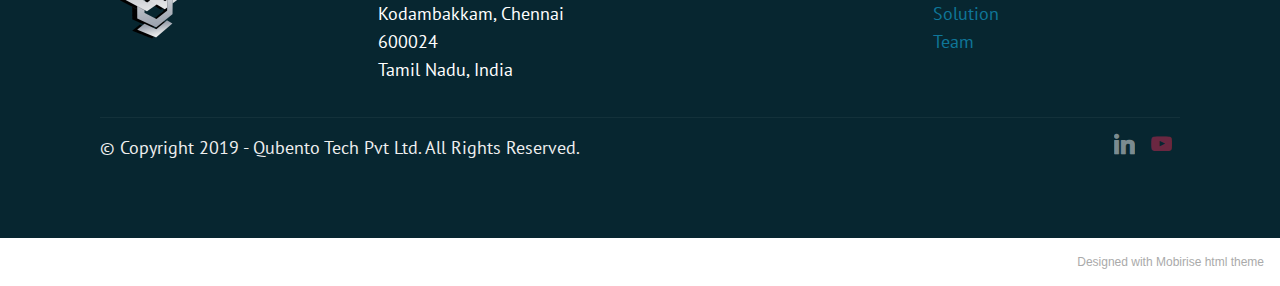
==== commit e3f0767a: "create github pages" ====
--- a/page1.html
+++ b/page1.html
@@ -474,7 +474,7 @@
             </div>
         </div>
     </div>
-</section><section style="background-color: #fff; font-family: -apple-system, BlinkMacSystemFont, 'Segoe UI', 'Roboto', 'Helvetica Neue', Arial, sans-serif; color:#aaa; font-size:12px; padding: 0; align-items: center; display: flex;"><a href="https://mobirise.site/f" style="flex: 1 1; height: 3rem; padding-left: 1rem;"></a><p style="flex: 0 0 auto; margin:0; padding-right:1rem;">Made with Mobirise <a href="https://mobirise.site/j" style="color:#aaa;">website</a> builder</p></section><script src="assets/web/assets/jquery/jquery.min.js"></script>  <script src="assets/popper/popper.min.js"></script>  <script src="assets/bootstrap/js/bootstrap.min.js"></script>  <script src="assets/tether/tether.min.js"></script>  <script src="assets/smoothscroll/smooth-scroll.js"></script>  <script src="assets/dropdown/js/nav-dropdown.js"></script>  <script src="assets/dropdown/js/navbar-dropdown.js"></script>  <script src="assets/touchswipe/jquery.touch-swipe.min.js"></script>  <script src="assets/parallax/jarallax.min.js"></script>  <script src="assets/bootstrapcarouselswipe/bootstrap-carousel-swipe.js"></script>  <script src="assets/mbr-clients-slider/mbr-clients-slider.js"></script>  <script src="assets/theme/js/script.js"></script>  
+</section><section style="background-color: #fff; font-family: -apple-system, BlinkMacSystemFont, 'Segoe UI', 'Roboto', 'Helvetica Neue', Arial, sans-serif; color:#aaa; font-size:12px; padding: 0; align-items: center; display: flex;"><a href="https://mobirise.site/s" style="flex: 1 1; height: 3rem; padding-left: 1rem;"></a><p style="flex: 0 0 auto; margin:0; padding-right:1rem;"><a href="https://mobirise.site/t" style="color:#aaa;">Designed</a> with Mobirise html theme</p></section><script src="assets/web/assets/jquery/jquery.min.js"></script>  <script src="assets/popper/popper.min.js"></script>  <script src="assets/bootstrap/js/bootstrap.min.js"></script>  <script src="assets/tether/tether.min.js"></script>  <script src="assets/smoothscroll/smooth-scroll.js"></script>  <script src="assets/dropdown/js/nav-dropdown.js"></script>  <script src="assets/dropdown/js/navbar-dropdown.js"></script>  <script src="assets/touchswipe/jquery.touch-swipe.min.js"></script>  <script src="assets/parallax/jarallax.min.js"></script>  <script src="assets/bootstrapcarouselswipe/bootstrap-carousel-swipe.js"></script>  <script src="assets/mbr-clients-slider/mbr-clients-slider.js"></script>  <script src="assets/theme/js/script.js"></script>  
   
   
  <div id="scrollToTop" class="scrollToTop mbr-arrow-up"><a style="text-align: center;"><i class="mbr-arrow-up-icon mbr-arrow-up-icon-cm cm-icon cm-icon-smallarrow-up"></i></a></div>
--- a/assets/mobirise/css/mbr-additional.css
+++ b/assets/mobirise/css/mbr-additional.css
@@ -1,5 +1,6 @@
 @import url(https://fonts.googleapis.com/css?family=Sarpanch:400,500,600,700,800,900&display=swap);
 @import url(https://fonts.googleapis.com/css?family=Montserrat:100,100i,200,200i,300,300i,400,400i,500,500i,600,600i,700,700i,800,800i,900,900i&display=swap);
+@import url(https://fonts.googleapis.com/css?family=Rubik:300,300i,400,400i,500,500i,700,700i,900,900i&display=swap);
 @import url(https://fonts.googleapis.com/css?family=PT+Sans:400,400i,700,700i&display=swap);
 
 
@@ -34,7 +35,7 @@
   font-size: 1.44rem;
 }
 .display-5 {
-  font-family: 'Montserrat', sans-serif;
+  font-family: 'Rubik', sans-serif;
   font-size: 1.5rem;
   font-display: swap;
 }
@@ -1082,6 +1083,10 @@
   color: #197089;
   text-align: right;
 }
+.cid-qTkA127IK8 H3 {
+  text-align: right;
+  color: #f7ed4a;
+}
 .cid-rt6TDnQ3GA {
   padding-top: 45px;
   padding-bottom: 45px;
--- a/assets/mobirise/css/mbr-additional.css
+++ b/assets/mobirise/css/mbr-additional.css
@@ -1,5 +1,6 @@
 @import url(https://fonts.googleapis.com/css?family=Sarpanch:400,500,600,700,800,900&display=swap);
 @import url(https://fonts.googleapis.com/css?family=Montserrat:100,100i,200,200i,300,300i,400,400i,500,500i,600,600i,700,700i,800,800i,900,900i&display=swap);
+@import url(https://fonts.googleapis.com/css?family=Rubik:300,300i,400,400i,500,500i,700,700i,900,900i&display=swap);
 @import url(https://fonts.googleapis.com/css?family=PT+Sans:400,400i,700,700i&display=swap);
 
 
@@ -34,7 +35,7 @@
   font-size: 1.44rem;
 }
 .display-5 {
-  font-family: 'Montserrat', sans-serif;
+  font-family: 'Rubik', sans-serif;
   font-size: 1.5rem;
   font-display: swap;
 }
@@ -1082,6 +1083,10 @@
   color: #197089;
   text-align: right;
 }
+.cid-qTkA127IK8 H3 {
+  text-align: right;
+  color: #f7ed4a;
+}
 .cid-rt6TDnQ3GA {
   padding-top: 45px;
   padding-bottom: 45px;
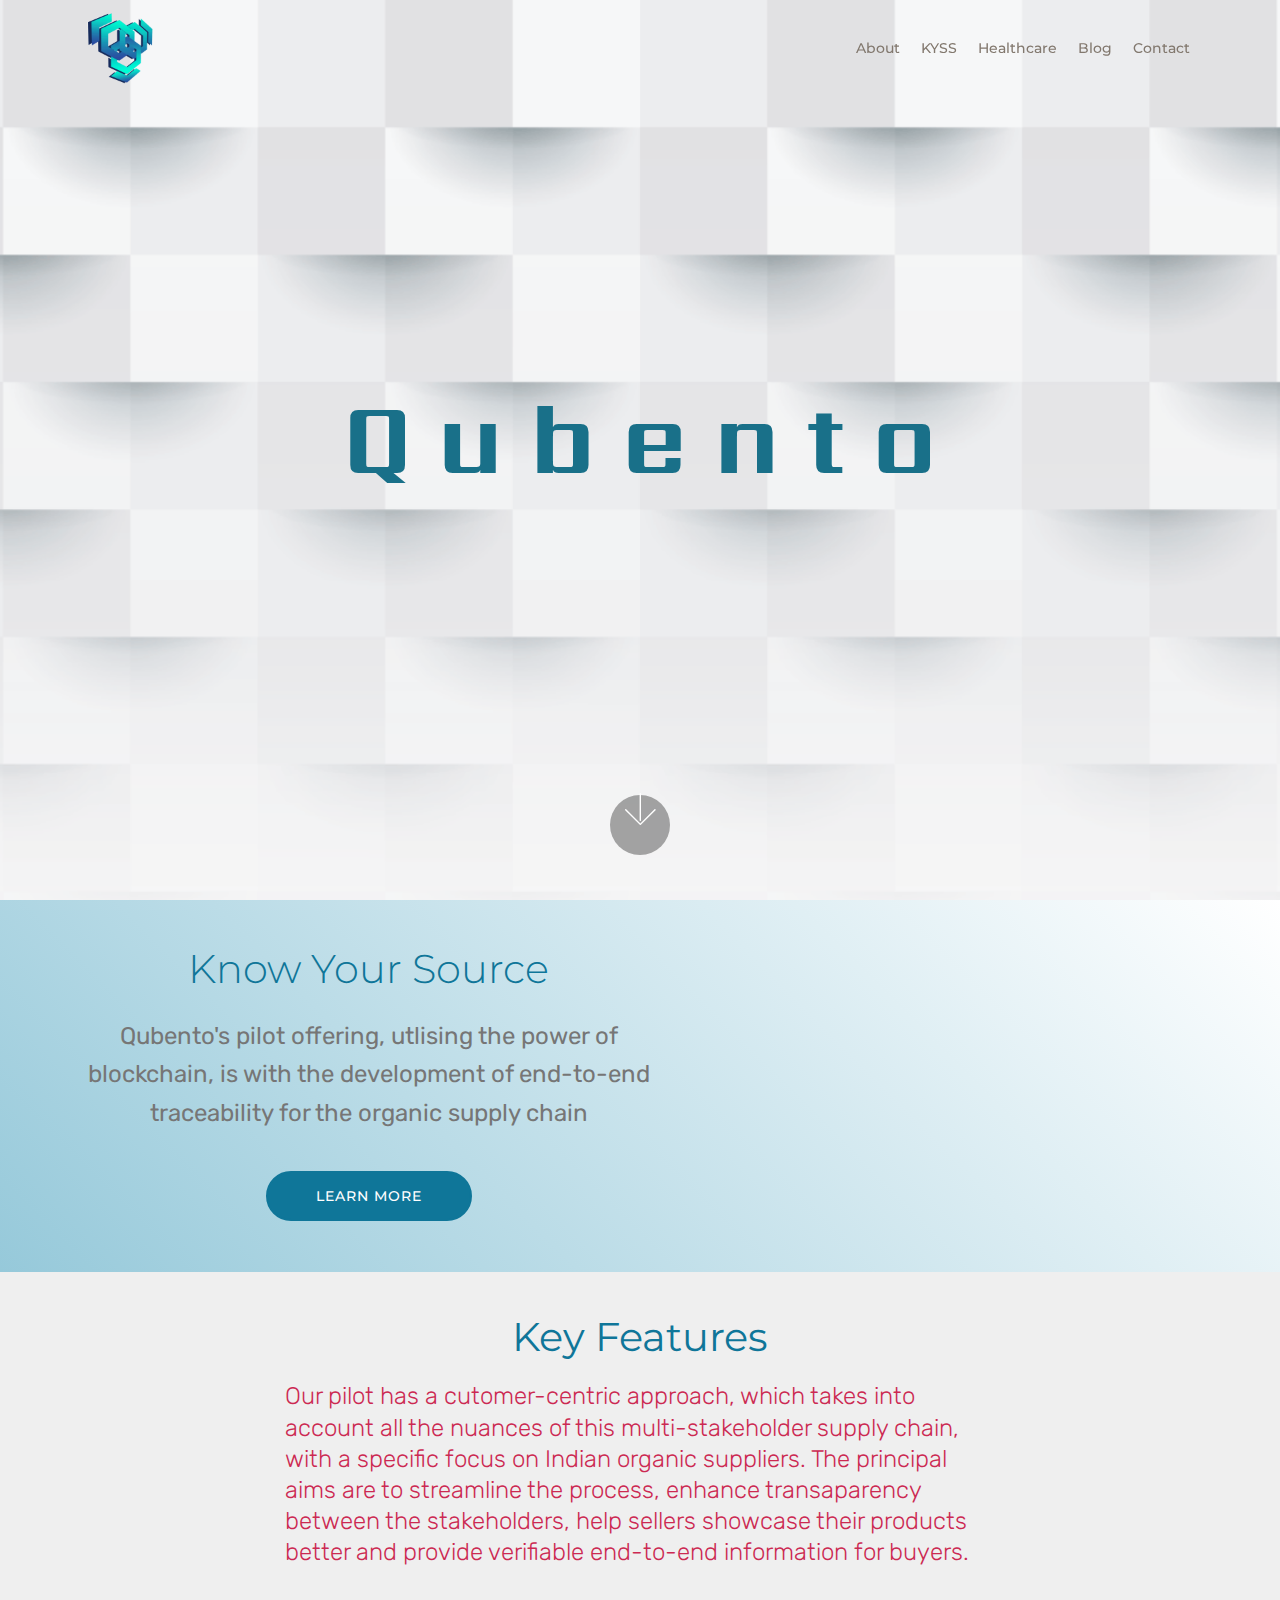
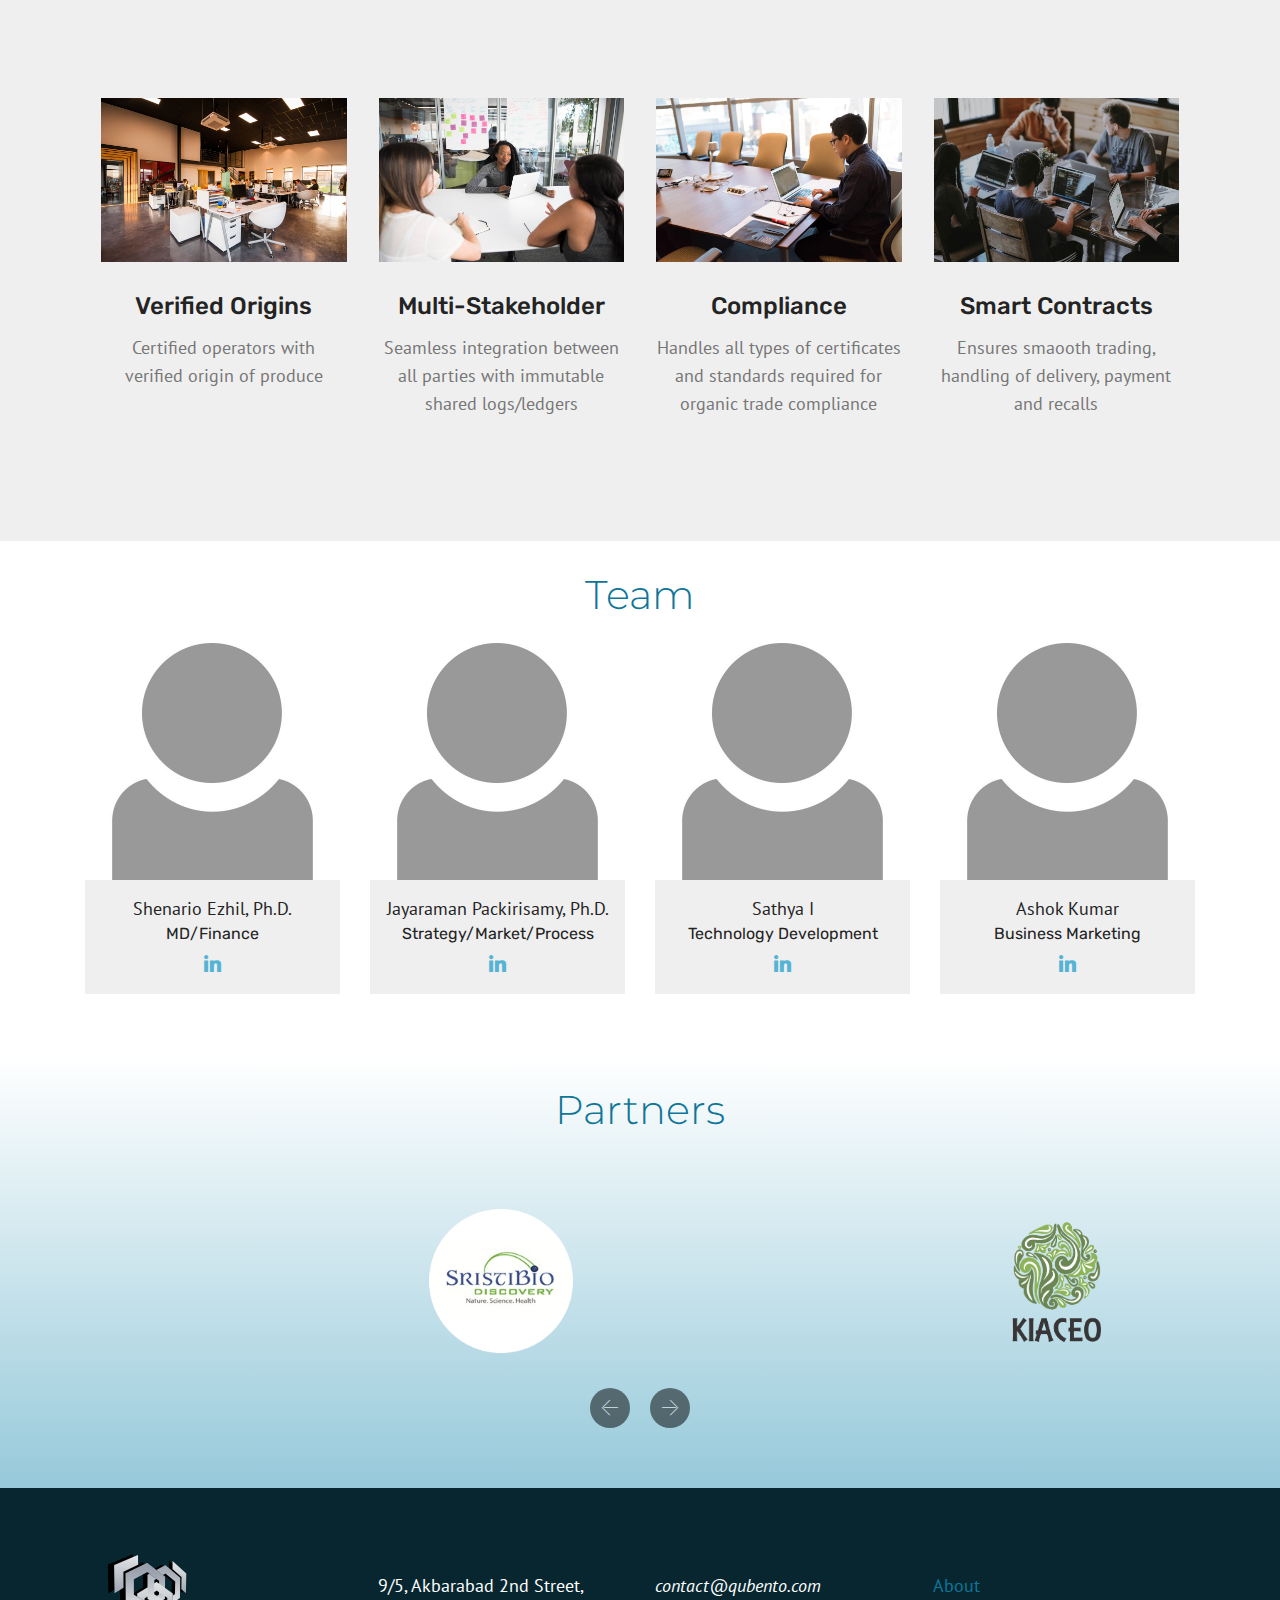
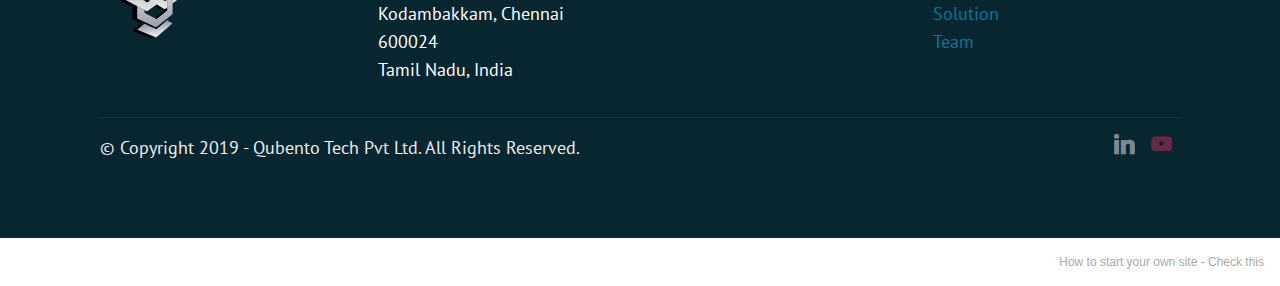
==== commit b3427dad: "create github pages" ====
--- a/page1.html
+++ b/page1.html
@@ -26,6 +26,20 @@
   
 </head>
 <body>
+
+<!-- Analytics -->
+<!-- Global site tag (gtag.js) - Google Analytics -->
+<script async src="https://www.googletagmanager.com/gtag/js?id=G-H8P86QBF53"></script>
+<script>
+  window.dataLayer = window.dataLayer || [];
+  function gtag(){dataLayer.push(arguments);}
+  gtag('js', new Date());
+
+  gtag('config', 'G-H8P86QBF53');
+</script>
+<!-- /Analytics -->
+
+
   
   <section class="menu cid-ru8uK9vUYm" once="menu" id="menu1-19">
 
@@ -474,7 +488,7 @@
             </div>
         </div>
     </div>
-</section><section style="background-color: #fff; font-family: -apple-system, BlinkMacSystemFont, 'Segoe UI', 'Roboto', 'Helvetica Neue', Arial, sans-serif; color:#aaa; font-size:12px; padding: 0; align-items: center; display: flex;"><a href="https://mobirise.site/s" style="flex: 1 1; height: 3rem; padding-left: 1rem;"></a><p style="flex: 0 0 auto; margin:0; padding-right:1rem;"><a href="https://mobirise.site/t" style="color:#aaa;">Designed</a> with Mobirise html theme</p></section><script src="assets/web/assets/jquery/jquery.min.js"></script>  <script src="assets/popper/popper.min.js"></script>  <script src="assets/bootstrap/js/bootstrap.min.js"></script>  <script src="assets/tether/tether.min.js"></script>  <script src="assets/smoothscroll/smooth-scroll.js"></script>  <script src="assets/dropdown/js/nav-dropdown.js"></script>  <script src="assets/dropdown/js/navbar-dropdown.js"></script>  <script src="assets/touchswipe/jquery.touch-swipe.min.js"></script>  <script src="assets/parallax/jarallax.min.js"></script>  <script src="assets/bootstrapcarouselswipe/bootstrap-carousel-swipe.js"></script>  <script src="assets/mbr-clients-slider/mbr-clients-slider.js"></script>  <script src="assets/theme/js/script.js"></script>  
+</section><section style="background-color: #fff; font-family: -apple-system, BlinkMacSystemFont, 'Segoe UI', 'Roboto', 'Helvetica Neue', Arial, sans-serif; color:#aaa; font-size:12px; padding: 0; align-items: center; display: flex;"><a href="https://mobirise.site/b" style="flex: 1 1; height: 3rem; padding-left: 1rem;"></a><p style="flex: 0 0 auto; margin:0; padding-right:1rem;">How to start your own site - <a href="https://mobirise.site/x" style="color:#aaa;">Check this</a></p></section><script src="assets/web/assets/jquery/jquery.min.js"></script>  <script src="assets/popper/popper.min.js"></script>  <script src="assets/bootstrap/js/bootstrap.min.js"></script>  <script src="assets/tether/tether.min.js"></script>  <script src="assets/smoothscroll/smooth-scroll.js"></script>  <script src="assets/dropdown/js/nav-dropdown.js"></script>  <script src="assets/dropdown/js/navbar-dropdown.js"></script>  <script src="assets/touchswipe/jquery.touch-swipe.min.js"></script>  <script src="assets/parallax/jarallax.min.js"></script>  <script src="assets/bootstrapcarouselswipe/bootstrap-carousel-swipe.js"></script>  <script src="assets/mbr-clients-slider/mbr-clients-slider.js"></script>  <script src="assets/theme/js/script.js"></script>  
   
   
  <div id="scrollToTop" class="scrollToTop mbr-arrow-up"><a style="text-align: center;"><i class="mbr-arrow-up-icon mbr-arrow-up-icon-cm cm-icon cm-icon-smallarrow-up"></i></a></div>
--- a/assets/mobirise/css/mbr-additional.css
+++ b/assets/mobirise/css/mbr-additional.css
@@ -1,6 +1,6 @@
 @import url(https://fonts.googleapis.com/css?family=Sarpanch:400,500,600,700,800,900&display=swap);
 @import url(https://fonts.googleapis.com/css?family=Montserrat:100,100i,200,200i,300,300i,400,400i,500,500i,600,600i,700,700i,800,800i,900,900i&display=swap);
-@import url(https://fonts.googleapis.com/css?family=Rubik:300,300i,400,400i,500,500i,700,700i,900,900i&display=swap);
+@import url(https://fonts.googleapis.com/css?family=Rubik:300,400,500,600,700,800,900,300i,400i,500i,600i,700i,800i,900i&display=swap);
 @import url(https://fonts.googleapis.com/css?family=PT+Sans:400,400i,700,700i&display=swap);
 
 
--- a/assets/mobirise/css/mbr-additional.css
+++ b/assets/mobirise/css/mbr-additional.css
@@ -1,6 +1,6 @@
 @import url(https://fonts.googleapis.com/css?family=Sarpanch:400,500,600,700,800,900&display=swap);
 @import url(https://fonts.googleapis.com/css?family=Montserrat:100,100i,200,200i,300,300i,400,400i,500,500i,600,600i,700,700i,800,800i,900,900i&display=swap);
-@import url(https://fonts.googleapis.com/css?family=Rubik:300,300i,400,400i,500,500i,700,700i,900,900i&display=swap);
+@import url(https://fonts.googleapis.com/css?family=Rubik:300,400,500,600,700,800,900,300i,400i,500i,600i,700i,800i,900i&display=swap);
 @import url(https://fonts.googleapis.com/css?family=PT+Sans:400,400i,700,700i&display=swap);
 
 
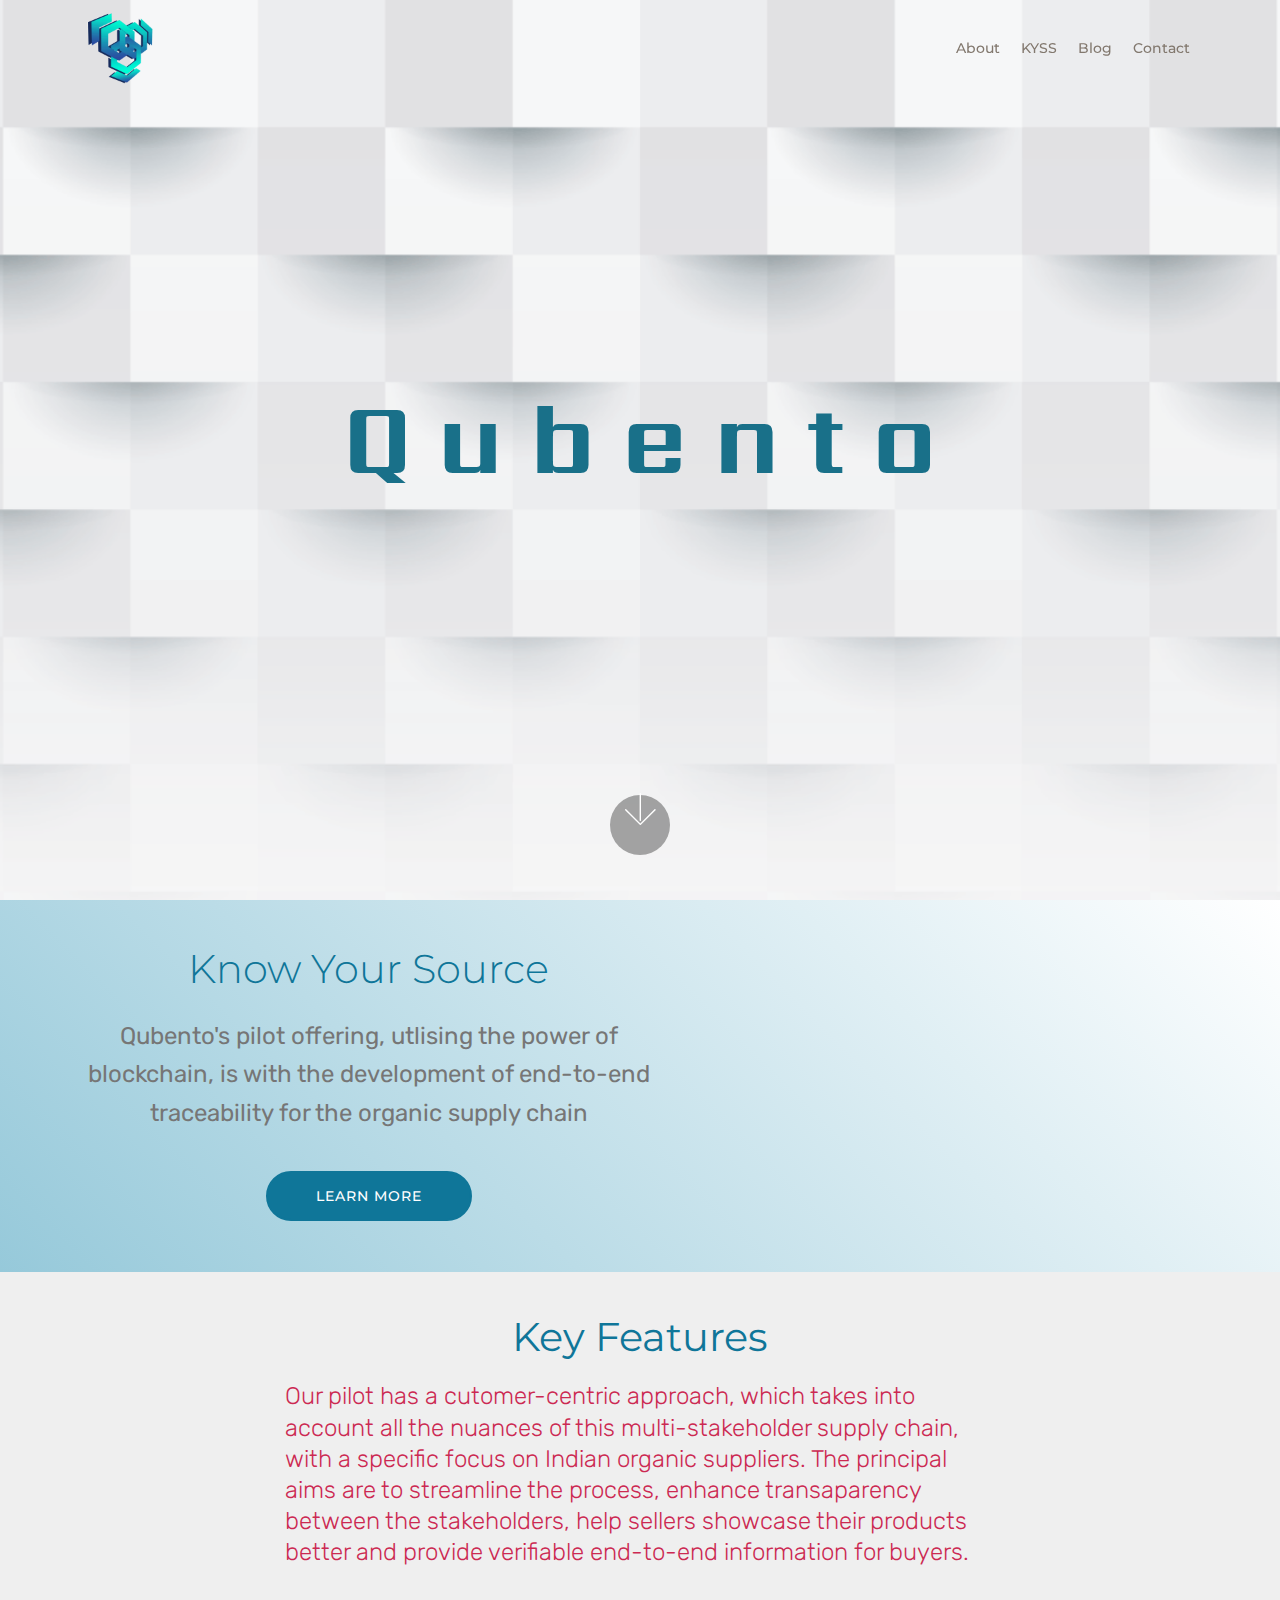
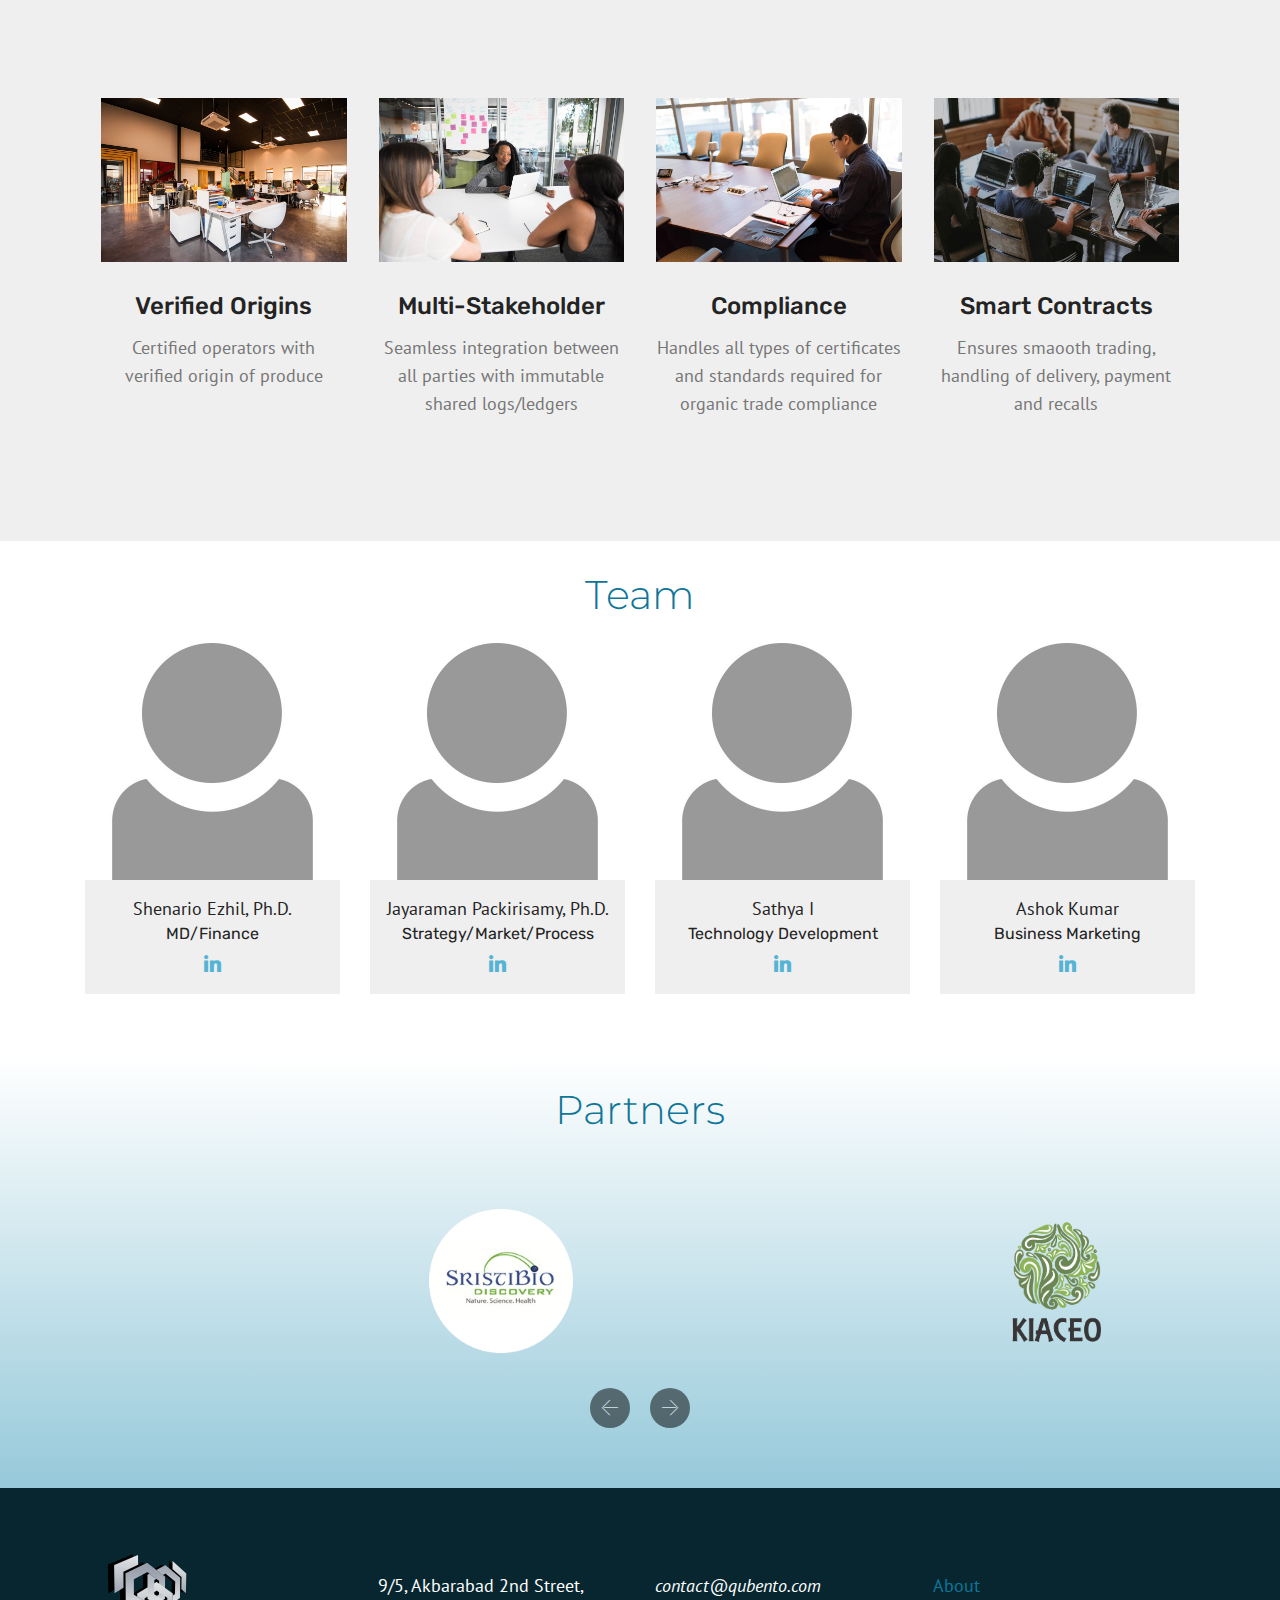
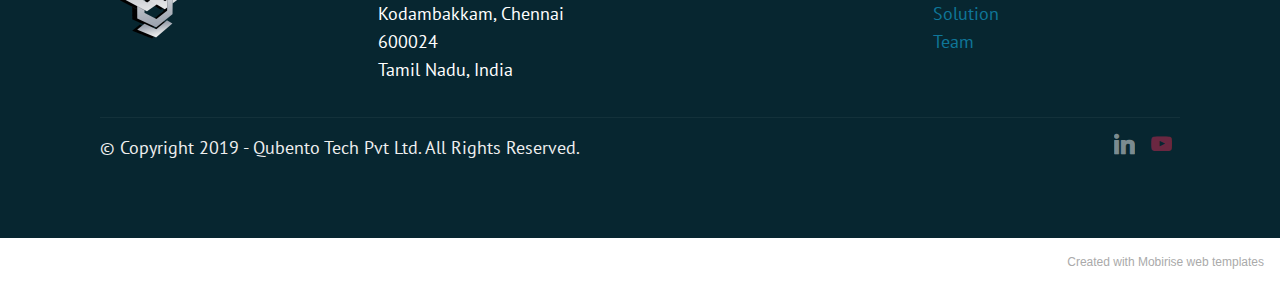
==== commit 6bd9d6e5: "Add files via upload" ====
--- a/page1.html
+++ b/page1.html
@@ -72,7 +72,7 @@
                 <li class="nav-item">
                     <a class="nav-link link text-info display-4" href="https://mobirise.com">
                         </a>
-                </li><li class="nav-item"><a class="nav-link link text-info text-primary display-4" href="index.html#content4-18">About</a></li><li class="nav-item"><a class="nav-link link text-info text-primary display-4" href="index.html#header7-k">KYSS</a></li><li class="nav-item"><a class="nav-link link text-info text-primary display-4" href="index.html#header7-12">Healthcare</a></li><li class="nav-item"><a class="nav-link link text-info text-primary display-4" href="https://medium.com/@qubento" target="_blank">Blog</a></li><li class="nav-item"><a class="nav-link link text-info text-primary display-4" href="index.html#footer1-7" target="_blank">Contact</a></li></ul>
+                </li><li class="nav-item"><a class="nav-link link text-info text-primary display-4" href="index.html#content4-18">About</a></li><li class="nav-item"><a class="nav-link link text-info text-primary display-4" href="index.html#header7-k">KYSS</a></li><li class="nav-item"><a class="nav-link link text-info text-primary display-4" href="https://medium.com/@qubento" target="_blank">Blog</a></li><li class="nav-item"><a class="nav-link link text-info text-primary display-4" href="index.html#footer1-7" target="_blank">Contact</a></li></ul>
             
         </div>
     </nav>
@@ -488,7 +488,7 @@
             </div>
         </div>
     </div>
-</section><section style="background-color: #fff; font-family: -apple-system, BlinkMacSystemFont, 'Segoe UI', 'Roboto', 'Helvetica Neue', Arial, sans-serif; color:#aaa; font-size:12px; padding: 0; align-items: center; display: flex;"><a href="https://mobirise.site/b" style="flex: 1 1; height: 3rem; padding-left: 1rem;"></a><p style="flex: 0 0 auto; margin:0; padding-right:1rem;">How to start your own site - <a href="https://mobirise.site/x" style="color:#aaa;">Check this</a></p></section><script src="assets/web/assets/jquery/jquery.min.js"></script>  <script src="assets/popper/popper.min.js"></script>  <script src="assets/bootstrap/js/bootstrap.min.js"></script>  <script src="assets/tether/tether.min.js"></script>  <script src="assets/smoothscroll/smooth-scroll.js"></script>  <script src="assets/dropdown/js/nav-dropdown.js"></script>  <script src="assets/dropdown/js/navbar-dropdown.js"></script>  <script src="assets/touchswipe/jquery.touch-swipe.min.js"></script>  <script src="assets/parallax/jarallax.min.js"></script>  <script src="assets/bootstrapcarouselswipe/bootstrap-carousel-swipe.js"></script>  <script src="assets/mbr-clients-slider/mbr-clients-slider.js"></script>  <script src="assets/theme/js/script.js"></script>  
+</section><section style="background-color: #fff; font-family: -apple-system, BlinkMacSystemFont, 'Segoe UI', 'Roboto', 'Helvetica Neue', Arial, sans-serif; color:#aaa; font-size:12px; padding: 0; align-items: center; display: flex;"><a href="https://mobirise.site/z" style="flex: 1 1; height: 3rem; padding-left: 1rem;"></a><p style="flex: 0 0 auto; margin:0; padding-right:1rem;">Created with <a href="https://mobirise.site/b" style="color:#aaa;">Mobirise</a> web templates</p></section><script src="assets/web/assets/jquery/jquery.min.js"></script>  <script src="assets/popper/popper.min.js"></script>  <script src="assets/bootstrap/js/bootstrap.min.js"></script>  <script src="assets/tether/tether.min.js"></script>  <script src="assets/smoothscroll/smooth-scroll.js"></script>  <script src="assets/dropdown/js/nav-dropdown.js"></script>  <script src="assets/dropdown/js/navbar-dropdown.js"></script>  <script src="assets/touchswipe/jquery.touch-swipe.min.js"></script>  <script src="assets/parallax/jarallax.min.js"></script>  <script src="assets/bootstrapcarouselswipe/bootstrap-carousel-swipe.js"></script>  <script src="assets/mbr-clients-slider/mbr-clients-slider.js"></script>  <script src="assets/theme/js/script.js"></script>  
   
   
  <div id="scrollToTop" class="scrollToTop mbr-arrow-up"><a style="text-align: center;"><i class="mbr-arrow-up-icon mbr-arrow-up-icon-cm cm-icon cm-icon-smallarrow-up"></i></a></div>
